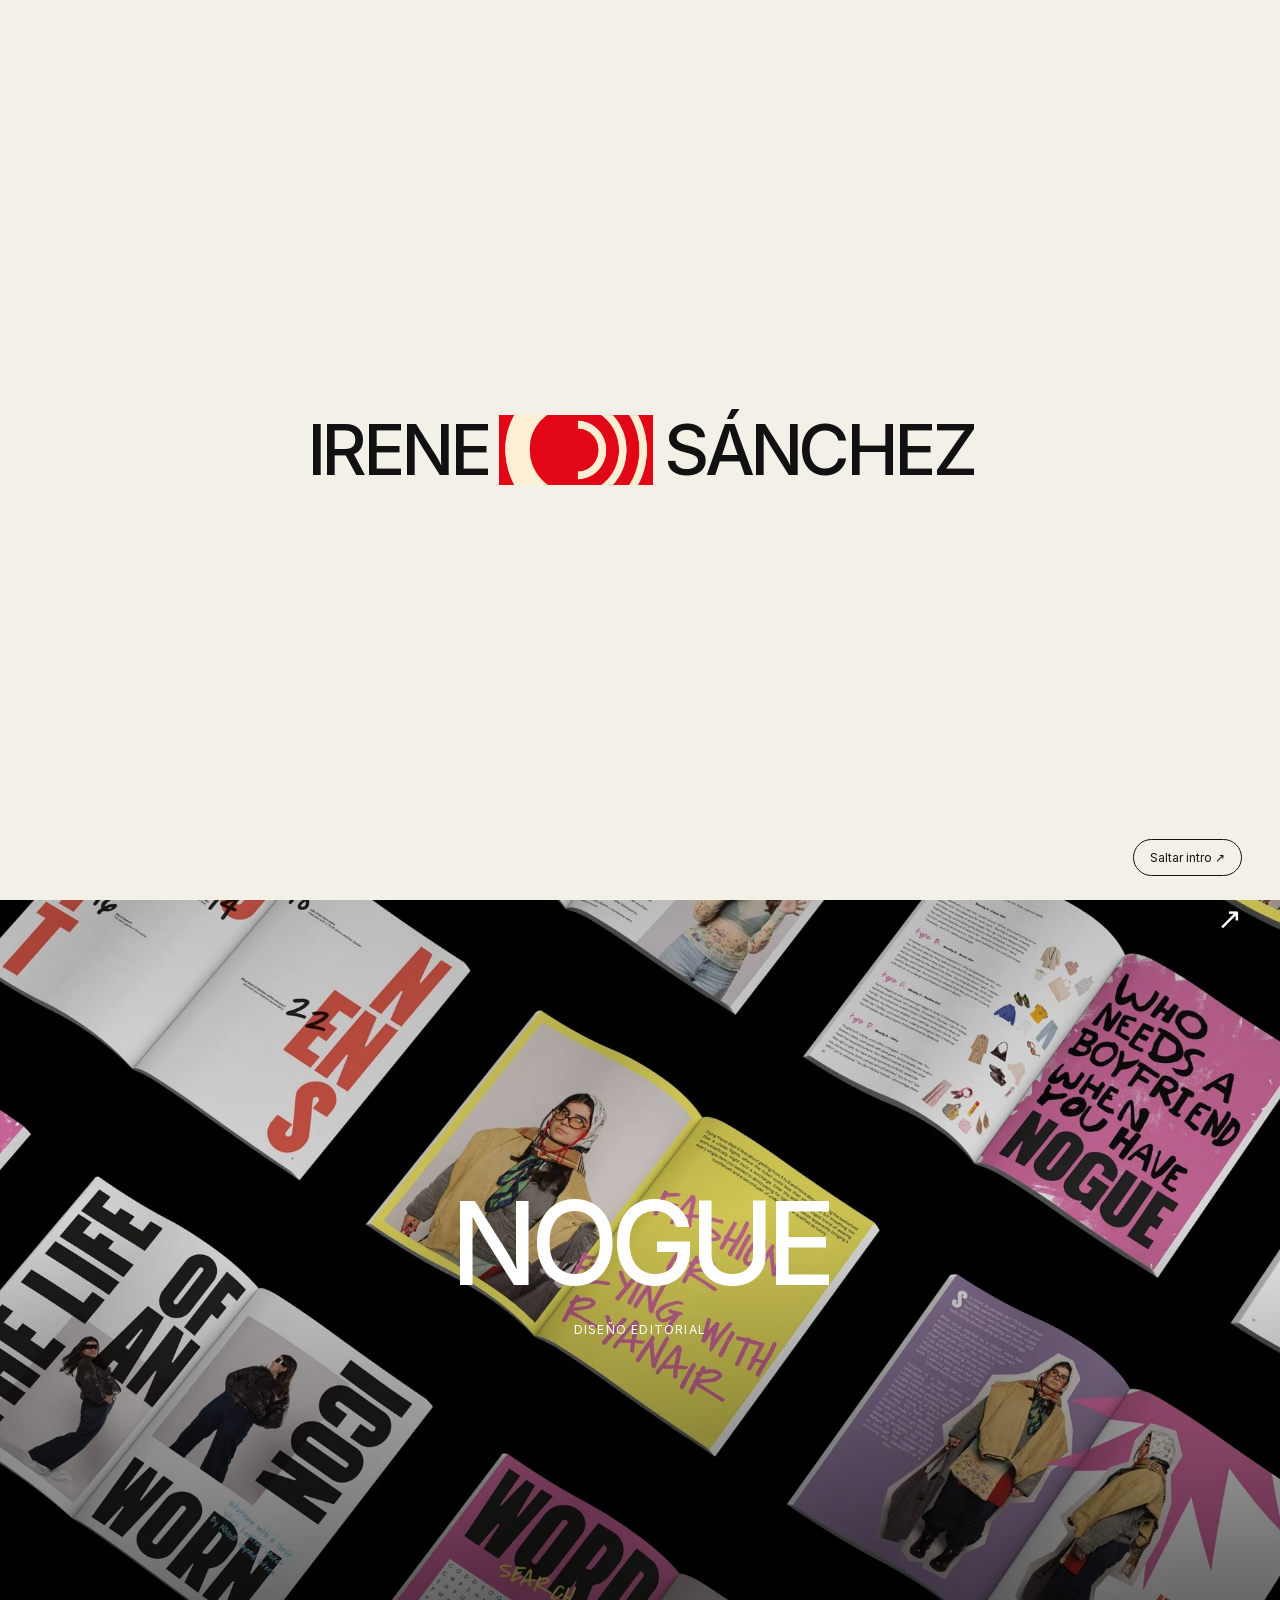
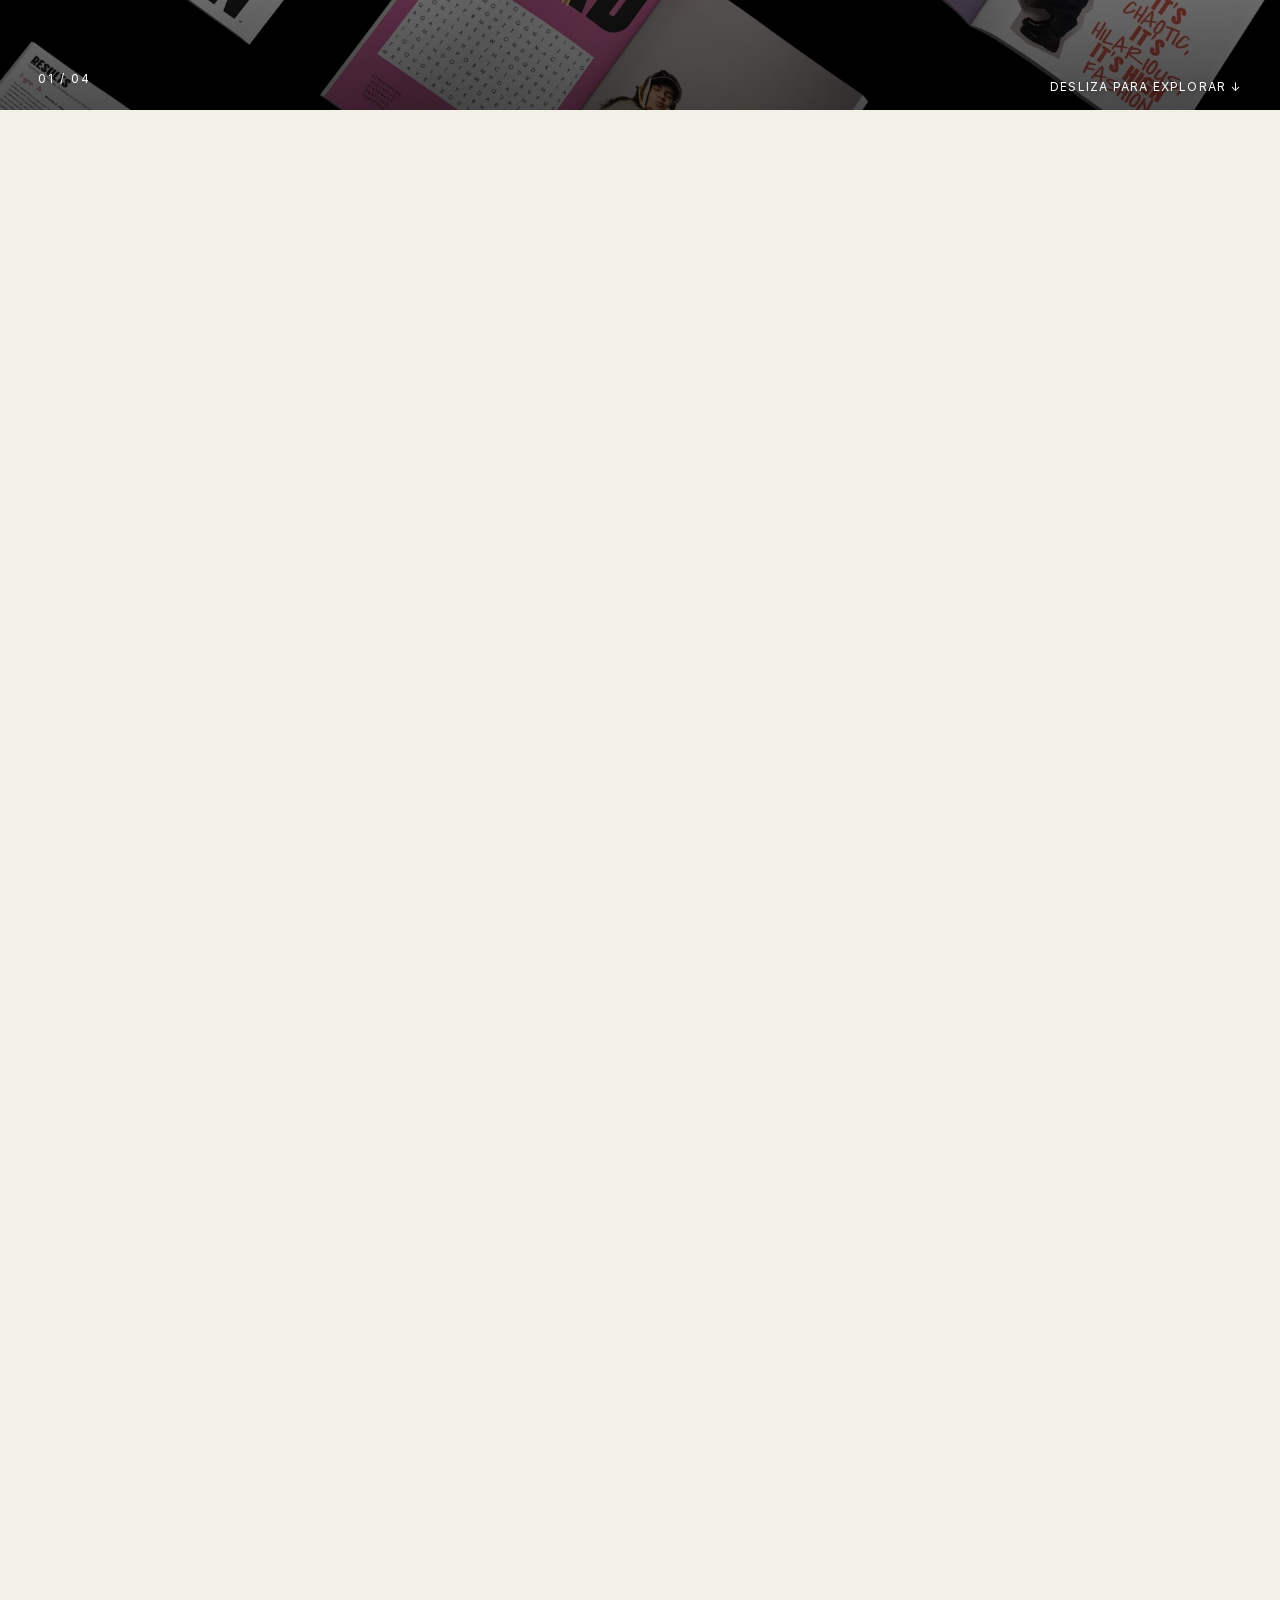
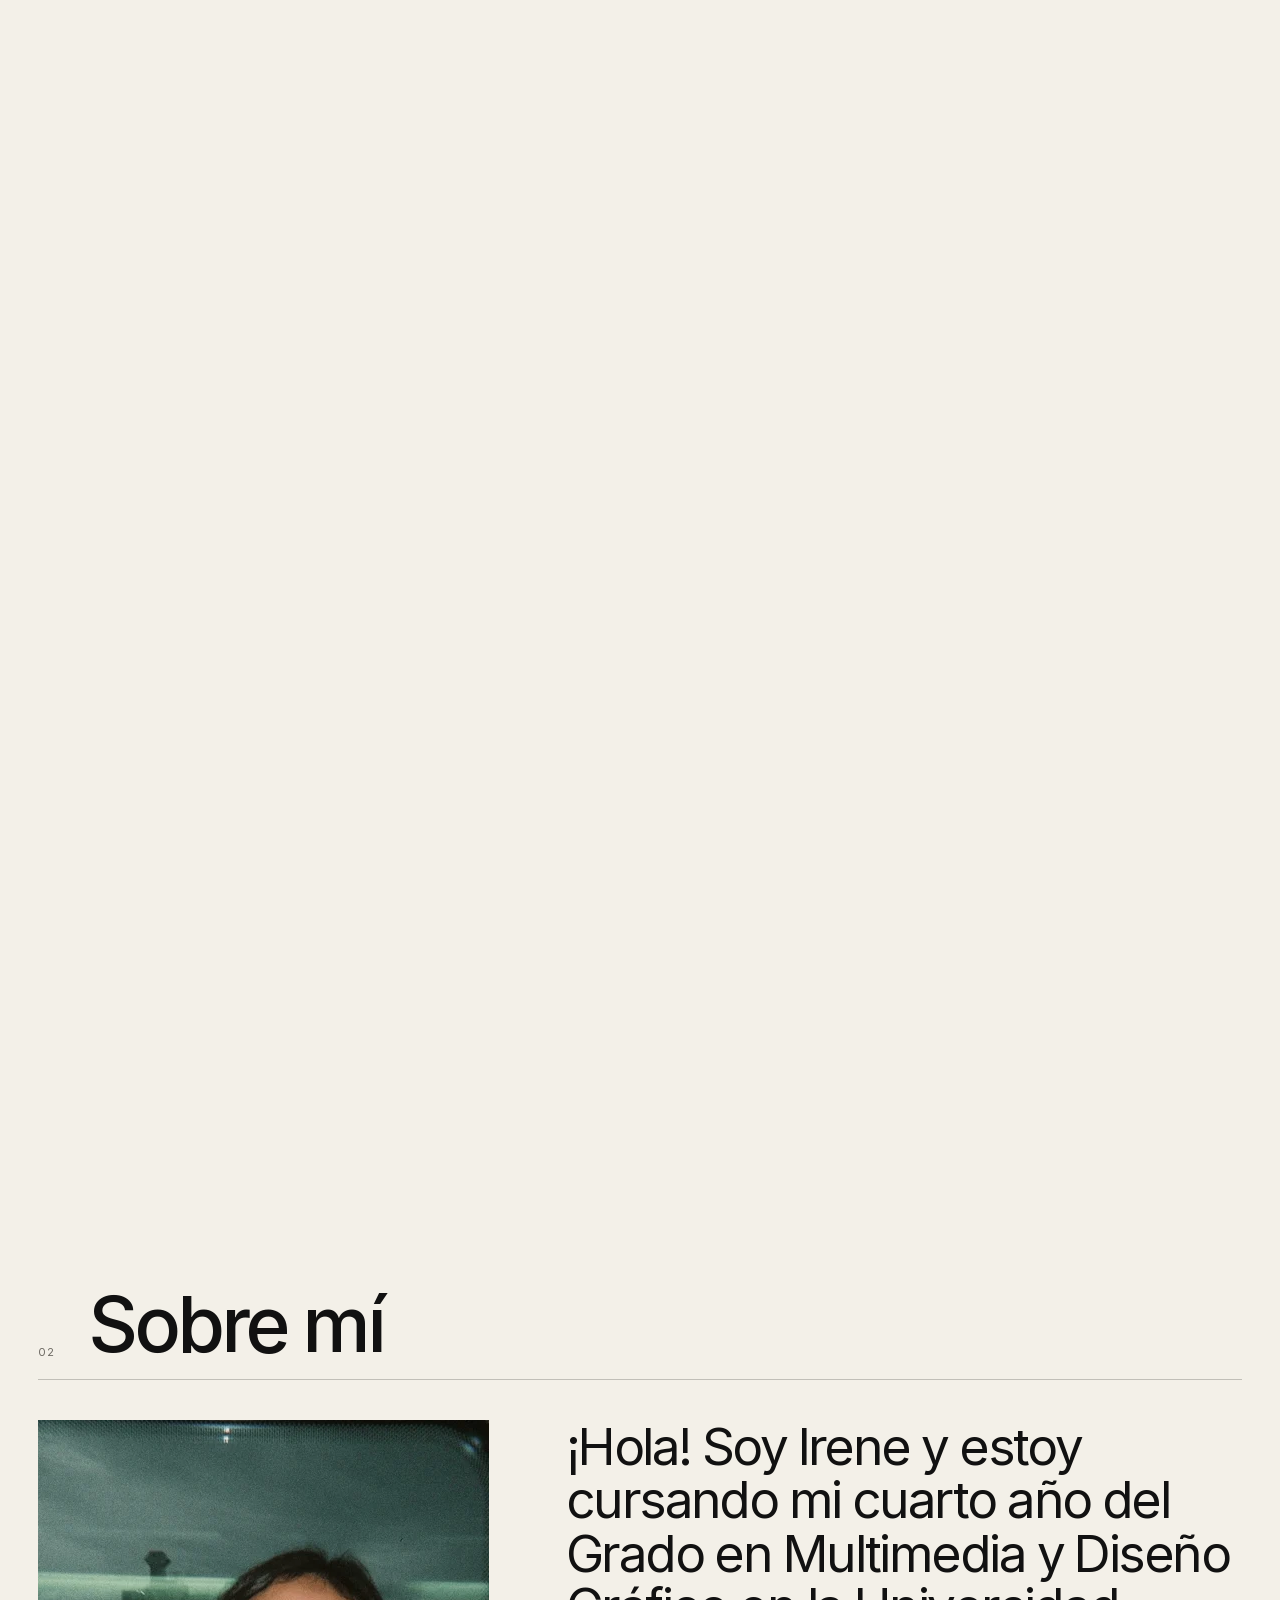
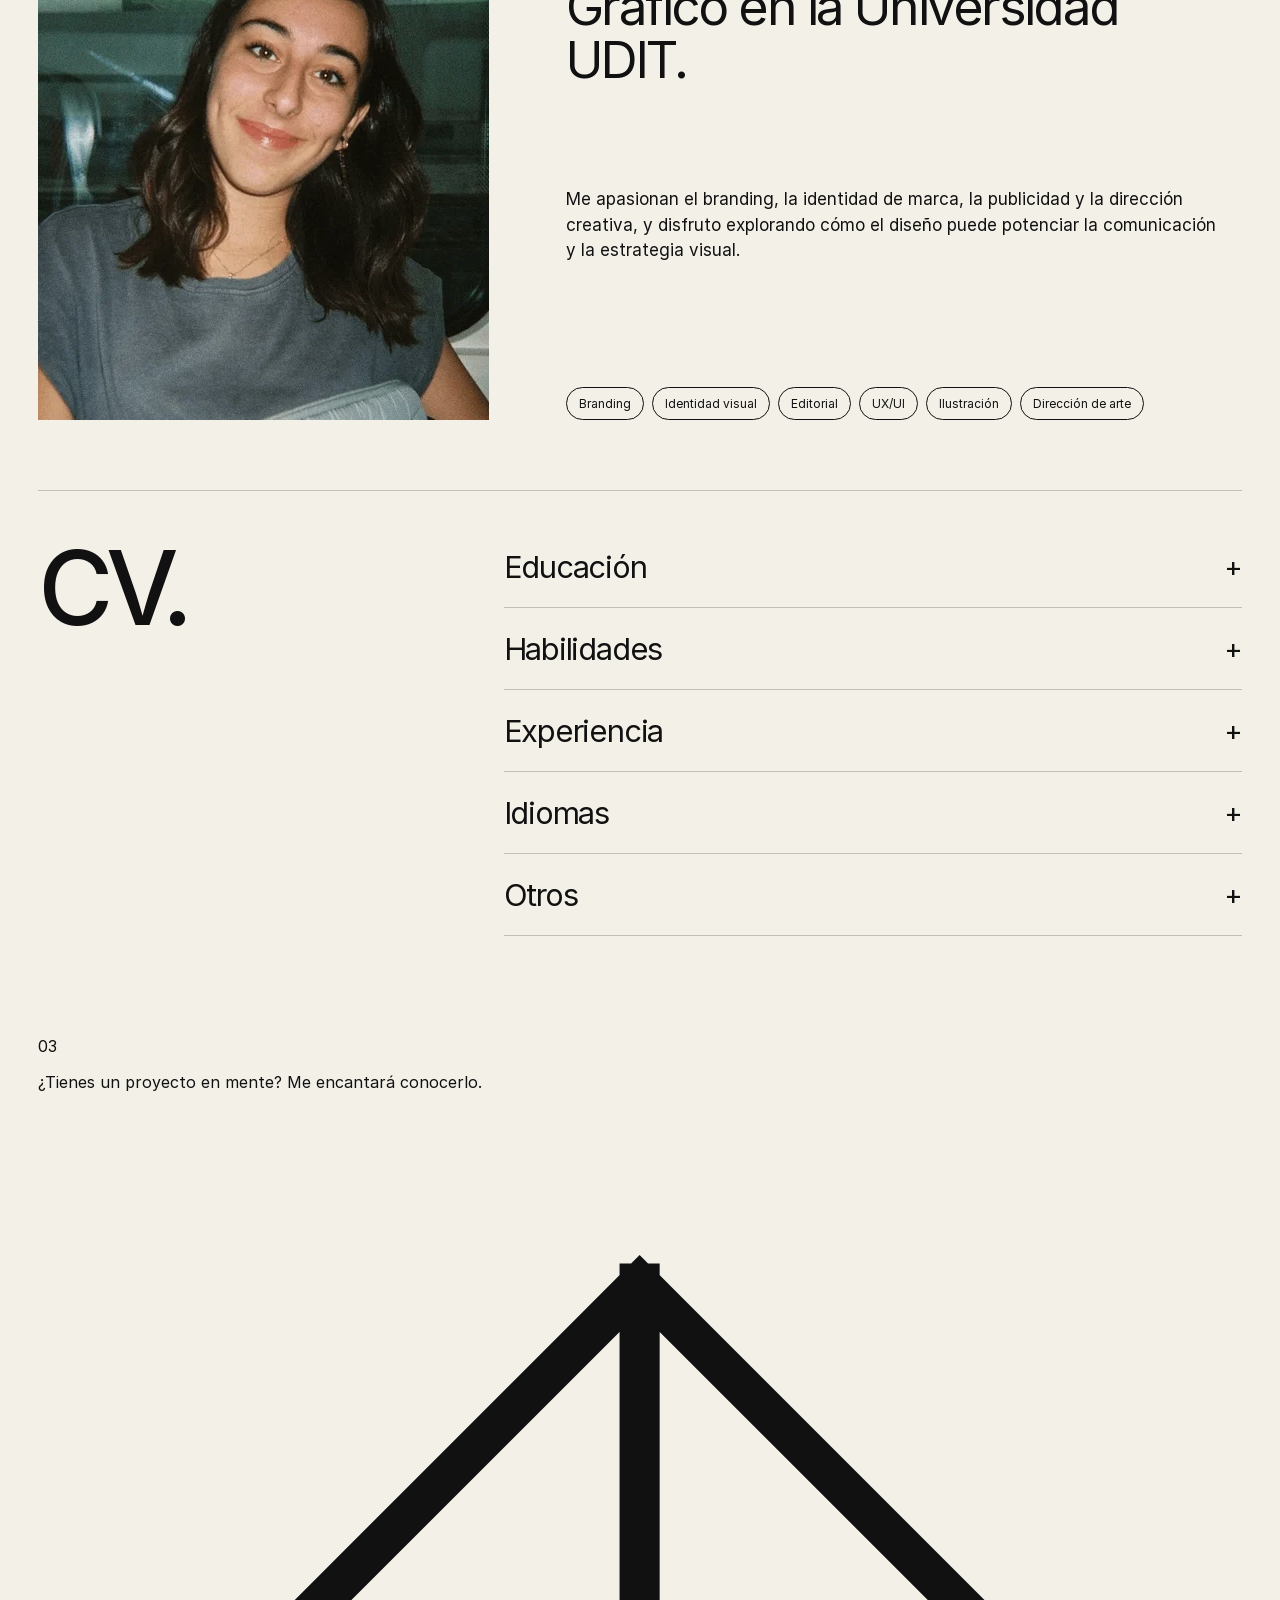
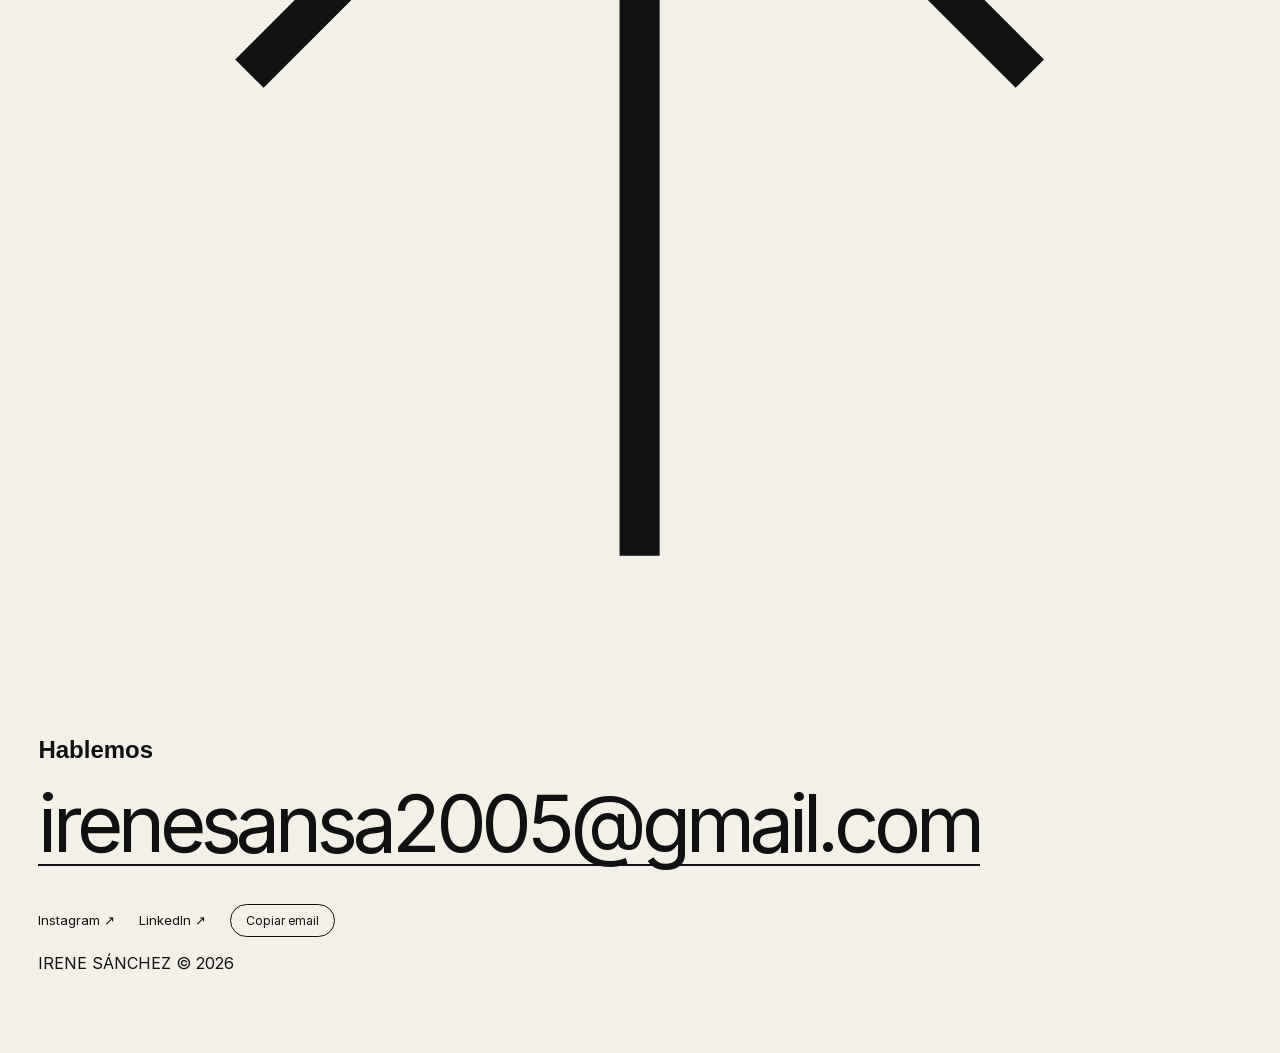
==== index.html @ d057bb00 "Redesign home-only contact footer to match wireframe" ====
<!DOCTYPE html>
<html lang="es">
<head>
  <meta charset="UTF-8">
  <meta name="viewport" content="width=device-width, initial-scale=1">
  <title>Irene Sánchez — Diseño Gráfico y Multimedia</title>
  <meta name="description" content="Portfolio de Irene Sánchez: branding, identidad visual, diseño editorial e ilustración. Descubre NOGUE, GreenO, Starbucks y Polydor.">
  <meta name="author" content="Irene Sánchez">
  <meta name="theme-color" content="#f3f0e8">
  <link rel="canonical" href="https://irenesansa.github.io/Portfolio/">
  <meta property="og:title" content="Irene Sánchez — Diseño Gráfico y Multimedia">
  <meta property="og:description" content="Branding, identidad visual, diseño editorial e ilustración. Portfolio de Irene Sánchez.">
  <meta property="og:type" content="website">
  <meta property="og:url" content="https://irenesansa.github.io/Portfolio/">
  <meta property="og:image" content="https://irenesansa.github.io/Portfolio/assets/social.jpg">
  <meta property="og:locale" content="es_ES">
  <meta name="twitter:card" content="summary_large_image">
  <link rel="icon" href="assets/favicon.svg" type="image/svg+xml">
  <link rel="stylesheet" href="style.css">
  <script src="script.js" defer></script>
  <script type="application/ld+json">{"@context":"https://schema.org","@type":"ProfilePage","name":"Irene Sánchez — Portfolio","mainEntity":{"@type":"Person","name":"Irene Sánchez","email":"irenesansa2005@gmail.com","sameAs":["https://www.instagram.com/isansa.design/","https://www.linkedin.com/in/irene-s%C3%A1nchez-sara-2b5613370/"]}}</script>
</head>
<body>
<div class="portfolio-intro" id="portfolioIntro" aria-hidden="true">
  <div class="intro-wordmark"><span>IRENE</span><span class="intro-window" id="introWindow"><img src="assets/BjGmlA7EqK91jviIuZUTaN7Yc.webp" alt=""><img src="assets/1X2dokhFNxDH5q4Vn5gxtqJ7cI.webp" alt=""><img src="assets/3GjRwg2fB9cPlcQ6SRwJvlCI.webp" alt=""><img src="assets/UvoYkm8nHm0uud8LEZKD8KAjVDQ.webp" alt=""></span></span><span>SÁNCHEZ</span></div>
  <button class="intro-skip" id="introSkip" type="button" aria-label="Saltar introducción">Saltar intro ↗</button>
</div>
<!-- EDITAR: Todo el contenido está en este HTML. Texto español dentro de cada etiqueta; inglés en data-en. -->
<a class="skip-link" href="#main" data-en="Skip to content">Saltar al contenido</a>
<div class="cursor-dot" aria-hidden="true"></div>
<div class="page-noise" aria-hidden="true"></div>
<header class="site-header">
  <a class="brand" href="#top" aria-label="Irene Sánchez, inicio" data-en-label="Irene Sánchez, home"><span>IRENE</span><span>SÁNCHEZ</span></a>
  <nav class="main-nav" aria-label="Navegación principal" data-en-label="Main navigation">
    <a href="#works" data-en="Work">Proyectos</a>
    <a href="#about" data-en="About">Sobre mí</a>
    <a href="#contact" data-en="Contact">Contacto</a>
    <button id="langToggle" class="lang-toggle" type="button" aria-label="Switch to English" hidden>EN</button>
  </nav>
</header>
<main id="main">
<!-- 01 · PORTADA -->
<section id="top" class="hero section-pad">
  <div class="hero-meta"><span data-en="Graphic & multimedia design">Diseño gráfico y multimedia</span><span>PORTFOLIO · 2026</span></div>
  <h1 class="hero-title"><span>IRENE</span><span class="hero-shift">SÁNCHEZ</span></h1>
  <div class="hero-bottom"><p data-en="Branding, visual identity, advertising and creative direction.">Branding, identidad de marca, publicidad y dirección creativa.</p><a class="round-link" href="#works" aria-label="Ver proyectos" data-en-label="Explore projects">↘</a></div>
</section>
<!-- 02 · PROYECTOS: tarjetas y galerías escritas en HTML, sin generar contenido desde JavaScript -->
<section id="works" class="works scroll-works">
  
  <div class="project-showcase scroll-showcase" aria-label="Galería de proyectos controlada por desplazamiento"><div class="showcase-sticky"><div class="showcase-stage">
    <a class="showcase-slide scroll-slide is-active" style="--slide-index:1" href="#project-nogue" data-project="nogue" aria-label="NOGUE — Diseño editorial" ><img src="assets/BjGmlA7EqK91jviIuZUTaN7Yc.webp" alt="NOGUE — Diseño editorial" fetchpriority="high" decoding="async"><div class="showcase-overlay"><span class="showcase-number">01 / 04</span><div class="showcase-heading"><h3>NOGUE</h3><span data-en="Editorial design">Diseño editorial</span></div><span class="showcase-open" aria-hidden="true">↗</span></div></a>
    <a class="showcase-slide scroll-slide" style="--slide-index:2" href="#project-greeno" data-project="greeno" aria-label="GREENO — Diseño de app" ><img src="assets/1X2dokhFNxDH5q4Vn5gxtqJ7cI.webp" alt="GREENO — Diseño de app" loading="lazy" decoding="async"><div class="showcase-overlay"><span class="showcase-number">02 / 04</span><div class="showcase-heading"><h3>GREENO</h3><span data-en="App design">Diseño de app</span></div><span class="showcase-open" aria-hidden="true">↗</span></div></a>
    <a class="showcase-slide scroll-slide" style="--slide-index:3" href="#project-starbucks" data-project="starbucks" aria-label="STARBUCKS — Ilustración" ><img src="assets/3GjRwg2fB9cPlcQ6SRwJvlCI.webp" alt="STARBUCKS — Ilustración" loading="lazy" decoding="async"><div class="showcase-overlay"><span class="showcase-number">03 / 04</span><div class="showcase-heading"><h3>STARBUCKS</h3><span data-en="Illustration">Ilustración</span></div><span class="showcase-open" aria-hidden="true">↗</span></div></a>
    <a class="showcase-slide scroll-slide" style="--slide-index:4" href="#project-polydor" data-project="polydor" aria-label="POLYDOR — Identidad de marca" ><img src="assets/UvoYkm8nHm0uud8LEZKD8KAjVDQ.webp" alt="POLYDOR — Identidad de marca" loading="lazy" decoding="async"><div class="showcase-overlay"><span class="showcase-number">04 / 04</span><div class="showcase-heading"><h3>POLYDOR</h3><span data-en="Brand identity">Identidad de marca</span></div><span class="showcase-open" aria-hidden="true">↗</span></div></a>
  </div><div class="scroll-showcase-end"><span class="showcase-progress" aria-live="polite">01 — 04</span><span data-en="Scroll to explore ↓">Desliza para explorar ↓</span></div></div></div>
</section>

<!-- 03 · SOBRE MÍ Y CV -->
<section id="about" class="about section-pad"><div class="section-head reveal"><span class="eyebrow">02</span><h2 data-en="About me">Sobre mí</h2></div><div class="about-grid"><div class="about-photo reveal"><img src="assets/osTMtiUpKX55ZkVfi2Y7F7M1ns.webp" width="589" height="600" alt="Irene Sánchez" class="" loading="lazy" decoding="async"></div><div class="about-copy reveal"><p data-en="Hi! I’m Irene, a fourth-year Multimedia and Graphic Design student at UDIT University." class="about-lead">¡Hola! Soy Irene y estoy cursando mi cuarto año del Grado en Multimedia y Diseño Gráfico en la Universidad UDIT.</p><p data-en="I’m passionate about branding, visual identity, advertising and creative direction. I enjoy exploring how design can enhance communication and visual strategy." class="">Me apasionan el branding, la identidad de marca, la publicidad y la dirección creativa, y disfruto explorando cómo el diseño puede potenciar la comunicación y la estrategia visual.</p><div class="skills"><span data-en="Branding" >Branding</span><span data-en="Visual identity" >Identidad visual</span><span data-en="Editorial" >Editorial</span><span data-en="UX/UI" >UX/UI</span><span data-en="Illustration" >Ilustración</span><span data-en="Art direction" >Dirección de arte</span></div></div></div>
<div class="cv-full"><h3>CV.</h3><div class="cv-details"><details><summary data-en="Education" >Educación</summary><div class="cv-content" data-language="es" lang="es" ><p><strong>UDIT · 2023–2027</strong><br>Grado en Diseño Multimedia y Gráfico.</p><p><strong>Curso de comunicación · Octubre 2025</strong><br>Impartido por Claudio Hernández Olalla, fundador de Create Talent y profesor en IESE Business School.</p><p><strong>Colegio Irabia-Izaga · 2009–2023</strong><br>Educación escolar.</p></div><div class="cv-content" data-language="en" lang="en" hidden><p><strong>UDIT · 2023–2027</strong><br>Bachelor in Multimedia and Graphic Design.</p><p><strong>Communication course · October 2025</strong><br>Taught by Claudio Hernández Olalla, founder of Create Talent and professor at IESE Business School.</p><p><strong>Colegio Irabia-Izaga · 2009–2023</strong><br>School education.</p></div></details>
<details><summary data-en="Skills" >Habilidades</summary><div class="cv-content" data-language="es" lang="es" ><p><strong>Figma · Illustrator · Photoshop · InDesign · Procreate</strong></p><p>Mentalidad creativa · Trabajo en equipo · Proactividad · Sentido de la responsabilidad · Ganas de aprender · Capacidad para resolver problemas.</p></div><div class="cv-content" data-language="en" lang="en" hidden><p><strong>Figma · Illustrator · Photoshop · InDesign · Procreate</strong></p><p>Creative thinking · Teamwork · Proactivity · Responsibility · Willingness to learn · Problem-solving.</p></div></details>
<details><summary data-en="Experience" >Experiencia</summary><div class="cv-content" data-language="es" lang="es" ><ul><li>Interbrand · Design Intern · Octubre 2025–mayo 2026.</li><li>Borneo, Agencia de Comunicación y Publicidad Creativa · Prácticas extracurriculares · Verano 2025, 3 meses.</li><li>Equipo de organización de la Carrera Solidaria del proyecto europeo T4i, respaldado por la Fundación Diálogos en pro de la inclusión y la integración.</li><li>Responsable de Secretaría en el Colegio Mayor Somosierra.</li><li>Camarera en eventos y bodas en el Hotel El Toro Luze, Pamplona · 2 años.</li><li>Atención en un stand durante el evento You Lead.</li><li>Profesora particular de historia y matemáticas.</li><li>Cuidadora de niños en eventos del Colegio Irabia-Izaga.</li></ul></div><div class="cv-content" data-language="en" lang="en" hidden><ul><li>Interbrand · Design Intern · October 2025–May 2026.</li><li>Borneo, creative communication and advertising agency · Extracurricular internship · Summer 2025, 3 months.</li><li>Member of the organising team for the T4i European project charity race, supported by Fundación Diálogos to promote inclusion and integration.</li><li>Secretariat coordinator at Colegio Mayor Somosierra.</li><li>Event and wedding waitress at Hotel El Toro Luze, Pamplona · 2 years.</li><li>Event stand staff at You Lead.</li><li>Private tutor in history and mathematics.</li><li>Childcare at Colegio Irabia-Izaga events.</li></ul></div></details>
<details><summary data-en="Languages" >Idiomas</summary><div class="cv-content" data-language="es" lang="es" ><p><strong>Español</strong> · Nativo</p><p><strong>Inglés</strong> · C1 — Advanced Cambridge Certificate</p><p><strong>Francés</strong> · A2</p></div><div class="cv-content" data-language="en" lang="en" hidden><p><strong>Spanish</strong> · Native</p><p><strong>English</strong> · C1 — Advanced Cambridge Certificate</p><p><strong>French</strong> · A2</p></div></details>
<details><summary data-en="Other" >Otros</summary><div class="cv-content" data-language="es" lang="es" ><p><strong>Inmersión lingüística</strong><br>St. Paul’s School, Irlanda · Noviembre 2020.</p><p><strong>Estudios musicales</strong><br>5 años en el Orfeón Pamplonés.</p><p><strong>Formación UNIV LAB</strong></p></div><div class="cv-content" data-language="en" lang="en" hidden><p><strong>Language immersion</strong><br>St. Paul’s School, Ireland · November 2020.</p><p><strong>Music studies</strong><br>5 years at Orfeón Pamplonés.</p><p><strong>UNIV LAB training</strong></p></div></details>
</div></div></section>
<!-- 04 · CONTACTO -->
<section id="contact" class="contact home-contact section-pad">
  <span class="home-contact-index">03</span>
  <div class="home-contact-intro">
    <p data-en="Have a project in mind? I’d love to hear about it.">¿Tienes un proyecto en mente? Me encantará conocerlo.</p>
    <a class="home-contact-arrow" href="#top" aria-label="Volver arriba" data-en-label="Back to top"><svg viewBox="0 0 48 48" aria-hidden="true"><path d="M24 41V7M9 22 24 7l15 15" fill="none" stroke="currentColor" stroke-width="1.6" stroke-linecap="square"/></svg></a>
  </div>
  <div class="home-contact-main">
    <h2 data-en="Let's talk">Hablemos</h2>
    <div class="home-contact-details">
      <a class="mail-link" href="mailto:irenesansa2005@gmail.com">irenesansa2005@gmail.com</a>
      <div class="contact-links"><a href="https://www.instagram.com/isansa.design/" target="_blank" rel="noopener noreferrer">Instagram ↗</a><a href="https://www.linkedin.com/in/irene-s%C3%A1nchez-sara-2b5613370/" target="_blank" rel="noopener noreferrer">LinkedIn ↗</a><button id="copyEmail" type="button" data-en="Copy email" hidden>Copiar email</button></div>
      <p id="copyStatus" class="copy-status" role="status" aria-live="polite"></p>
    </div>
  </div>
  <div class="home-contact-legal">IRENE SÁNCHEZ © 2026</div>
</section>
<!-- 05 · FICHAS COMPLETAS. JavaScript las abre en una ventana; sin JavaScript permanecen accesibles aquí. -->
<div id="projectArchive">
<article id="project-nogue" class="project-detail section-pad" aria-labelledby="title-nogue">
  <div class="project-opening"><div class="project-cover"><img src="assets/BjGmlA7EqK91jviIuZUTaN7Yc.webp" width="1800" height="1350" alt="NOGUE — Editorial design" class="" loading="lazy" decoding="async"></div>
<div class="project-hero"><div class="project-kicker"><span data-en="Editorial design" >DISEÑO EDITORIAL</span><span>01 / 04</span></div><h2 id="title-nogue">NOGUE</h2><p data-en="Antifashion magazine · Group project" class="project-subtitle">Revista antifashion (trabajo grupal)</p></div></div>
  <div class="project-info"><p data-en="Wireframes, visual identity and creative direction" class="project-role">Wireframes, Identidad Visual y Dirección Creativa</p><div class="project-description"><p data-en="Academic project developed for the Editorial Design course. NOGUE is a satirical magazine that critiques fashion and consumer culture through parody, photography and bold graphic design. We created all the content — including visuals, layouts and art direction — with an aesthetic inspired by DIY culture." >Proyecto académico desarrollado para el curso de Diseño Editorial. NOGUE es una revista satírica que critica la moda y la cultura del consumo a través de la parodia, la fotografía y un diseño gráfico audaz. Creamos todo el contenido —incluyendo visuales, maquetación y dirección de arte— con una estética inspirada en el hazlo tú mismo (DIY).</p></div></div><div class="project-gallery nogue-gallery"><div class="nogue-gallery-column nogue-gallery-left"><aside class="gallery-note"><span class="gallery-note-index">01 / CONCEPTO</span><span class="gallery-note-copy" data-en="A critical look at fashion through irony, collage and editorial experimentation.">Una mirada crítica a la moda a través de la ironía, el collage y la experimentación editorial.</span><span class="gallery-note-end">↗</span></aside><figure><img data-motion="assets/2qf1wfkzTq8CTkpsZfXedVptT0.webp" data-still="assets/2qf1wfkzTq8CTkpsZfXedVptT0-still.webp" src="assets/2qf1wfkzTq8CTkpsZfXedVptT0.webp" width="1100" height="734" alt="NOGUE — 2" class="" loading="lazy" decoding="async"></figure><figure><img src="assets/opz9vREiMtUPfowgwLqa4Pf9dU.webp" width="1800" height="1305" alt="NOGUE — 3" class="" loading="lazy" decoding="async"></figure><figure class="nogue-red-photo"><img src="assets/nogue-red-portrait.jpg" width="1024" height="1536" alt="NOGUE — retrato sobre fondo rojo" loading="lazy" decoding="async"></figure></div><div class="nogue-gallery-column nogue-gallery-right"><figure><img src="assets/yMsHqOEl1funtKKaHMSwi54CRwk.webp" width="1012" height="1800" alt="NOGUE — 4" class="" loading="lazy" decoding="async"></figure><figure><img src="assets/FOU1PPEwc5O005RMd5Mdbz1EAoQ.webp" width="1800" height="1350" alt="NOGUE — 5" class="" loading="lazy" decoding="async"></figure><figure><img src="assets/zUkSiQEE4Yi3G0kQkjWoLP9XrOg.webp" width="1800" height="1223" alt="NOGUE — 6" class="" loading="lazy" decoding="async"></figure></div></div><a class="back-projects" href="#works" data-en="Back to projects ↑">Volver a proyectos ↑</a></article>
<article id="project-greeno" class="project-detail section-pad" aria-labelledby="title-greeno">
  <div class="project-opening"><div class="project-cover"><img src="assets/1X2dokhFNxDH5q4Vn5gxtqJ7cI.webp" width="1800" height="1142" alt="GREENO — App design" class="" loading="lazy" decoding="async"></div>
<div class="project-hero"><div class="project-kicker"><span data-en="App design" >DISEÑO APP</span><span>02 / 04</span></div><h2 id="title-greeno">GREENO</h2><p data-en="Recycling app · Group project" class="project-subtitle">App de reciclaje (trabajo grupal)</p></div></div>
  <div class="project-info"><p data-en="Wireframes, user research and creative direction" class="project-role">Wireframes, Investigación  Usuario y Dirección Creativa</p><div class="project-description"><p data-en="This project focused on designing the interface of a mobile application for GreenO, a sustainability-oriented platform. The app encourages users to recycle by awarding points for sustainable actions, which can be exchanged for discounts at partner supermarkets." >Este proyecto se centró en el diseño de la interfaz de una aplicación móvil para GreenO, una plataforma orientada a la sostenibilidad. La app incentiva a los usuarios a reciclar otorgando puntos por acciones sostenibles, que pueden canjearse por descuentos en supermercados asociados.</p><p data-en="The design process included wireframes, high-fidelity mockups and interactive prototypes, following a user-centred approach to create an intuitive experience." >El proceso de diseño incluyó la creación de wireframes, maquetas de alta fidelidad y prototipos interactivos, siguiendo un enfoque centrado en el usuario para garantizar una experiencia intuitiva.</p><p data-en="The visual system combines an eco-inspired colour palette, clean typography and custom icons to reflect the brand’s commitment to sustainability." >El sistema visual combina una paleta de colores ecológica, tipografía limpia e iconos personalizados para reflejar el compromiso sostenible de la marca.</p></div></div><div class="project-gallery greeno-gallery"><div class="greeno-gallery-column greeno-gallery-left"><aside class="gallery-note"><span class="gallery-note-index">02 / EXPERIENCIA</span><span class="gallery-note-copy" data-en="Small sustainable actions transformed into a clear, accessible and rewarding digital experience.">Pequeñas acciones sostenibles convertidas en una experiencia digital clara, accesible y motivadora.</span><span class="gallery-note-end">↗</span></aside><figure><img src="assets/aMFPvdfZEtLvPWEU6TxS3TdgqF8.webp" width="1800" height="1004" alt="GREENO — 2" class="" loading="lazy" decoding="async"></figure><figure class="greeno-fill-photo"><img src="assets/ns5Qs2X01sbRT4qsyIiocRxObwE.webp" width="1800" height="1201" alt="GREENO — 3" class="" loading="lazy" decoding="async"></figure></div><div class="greeno-gallery-column greeno-gallery-right"><figure><img src="assets/V9tnF4wSBAmrztx9LX3tO7dbo.webp" width="977" height="1060" alt="GREENO — 4" class="" loading="lazy" decoding="async"></figure><figure><img src="assets/qyQtC0bNQkk4ZerNB53zSTbm2c.webp" width="1800" height="1023" alt="GREENO — 5" class="" loading="lazy" decoding="async"></figure><figure><img src="assets/DVRu4pHxPKwFXUUpY5WnriMyeZE.webp" width="1800" height="1028" alt="GREENO — 6" class="" loading="lazy" decoding="async"></figure></div></div><a class="back-projects" href="#works" data-en="Back to projects ↑">Volver a proyectos ↑</a></article>
<article id="project-starbucks" class="project-detail section-pad" aria-labelledby="title-starbucks">
  <div class="project-opening"><div class="project-cover"><img src="assets/3GjRwg2fB9cPlcQ6SRwJvlCI.webp" width="1350" height="1800" alt="STARBUCKS — Illustration" class="" loading="lazy" decoding="async"></div>
<div class="project-hero"><div class="project-kicker"><span data-en="Illustration" >TRABAJO DE ILUSTRACIÓN</span><span>03 / 04</span></div><h2 id="title-starbucks">STARBUCKS</h2><p data-en="Campaign concept for Starbucks NY" class="project-subtitle">Campaña para starbucks</p></div></div>
  <div class="project-info"><p data-en="Illustrations and mockups" class="project-role">Creación de Ilustraciones y Mockups</p><div class="project-description"><p data-en="A campaign concept for Starbucks NY. The visual proposal draws on urban illustration and contemporary graphic design, using flat, contrasting colours, defined lines and dynamic compositions depicting everyday scenes in New York. Inclusive characters and irregular patterns reflect the city’s diversity and movement, conveying energy and warmth. The concept connects with Starbucks’ values of inclusion, community and urban life." >Campaña pensada para Starbucks NY. La propuesta visual se inspira en la ilustración urbana y el diseño gráfico contemporáneo, con colores planos y contrastantes, trazos definidos y composiciones dinámicas que muestran escenas cotidianas de Nueva York. Busca reflejar la diversidad y el movimiento urbano mediante personajes inclusivos y estampados irregulares, transmitiendo energía y cercanía. Así, conecta con los valores de Starbucks de inclusión, comunidad y ritmo urbano.</p></div></div><div class="project-gallery starbucks-gallery"><div class="starbucks-gallery-column starbucks-gallery-left"><aside class="gallery-note"><span class="gallery-note-index">03 / UNIVERSO VISUAL</span><span class="gallery-note-copy" data-en="The diversity and rhythm of New York translated into colourful, energetic illustrations.">La diversidad y el ritmo de Nueva York traducidos a ilustraciones llenas de color y movimiento.</span><span class="gallery-note-end">↗</span></aside><figure><img src="assets/4LVHgRVolTfOiIoAzZoAbTuiGs.webp" width="1800" height="1350" alt="STARBUCKS — 2" class="" loading="lazy" decoding="async"></figure><figure><img src="assets/xmWKwtccgshZj0UsbErPMNTQfMM.webp" width="1800" height="1350" alt="STARBUCKS — 3" class="" loading="lazy" decoding="async"></figure><figure><img src="assets/3waqQNQKDPno197QkjrZ7G4M4.webp" width="921" height="1800" alt="STARBUCKS — 4" class="" loading="lazy" decoding="async"></figure></div><div class="starbucks-gallery-column starbucks-gallery-right"><figure><img src="assets/z7txAwJHpOfXebX61gaBpnuox4.webp" width="1350" height="1800" alt="STARBUCKS — 5" class="" loading="lazy" decoding="async"></figure><figure><img src="assets/FsYLoAPfVPeHQpAxXvdUtXxFQY.webp" width="1350" height="1800" alt="STARBUCKS — 6" class="" loading="lazy" decoding="async"></figure><figure class="starbucks-urban-poster"><img src="Cartel%20Starbucks%20en%20calle%20urbana.png" alt="Ilustración de Starbucks aplicada a un cartel urbano" loading="lazy" decoding="async"></figure></div></div><a class="back-projects" href="#works" data-en="Back to projects ↑">Volver a proyectos ↑</a></article>
<article id="project-polydor" class="project-detail section-pad" aria-labelledby="title-polydor">
  <div class="project-opening"><div class="project-cover"><img src="assets/UvoYkm8nHm0uud8LEZKD8KAjVDQ.webp" width="1080" height="1080" alt="POLYDOR — Brand redesign" class="" loading="lazy" decoding="async"></div>
<div class="project-hero"><div class="project-kicker"><span data-en="Brand redesign" >REDISEÑO DE MARCA</span><span>04 / 04</span></div><h2 id="title-polydor">POLYDOR</h2><p data-en="Branding and visual identity" class="project-subtitle">Branding e identidad de marca</p></div></div>
  <div class="project-info"><p data-en="Logo redesign, brand guidelines and final artwork" class="project-role">Rediseño de Logo, Manual de Marca y Artes Finales</p><div class="project-description"><p data-en="This project updates the identity of the record label Polydor to modernise its image and connect with a younger audience, reflecting its commitment to supporting both emerging artists and established names." >El proyecto consistió en actualizar la identidad de la discográfica Polydor con el objetivo de modernizar su imagen y acercarla a un público más joven, en línea con su apuesta por apoyar tanto a artistas emergentes como a nombres consolidados.</p><p data-en="The work involved refreshing the logo with a more adaptable style and creating variations for different formats. From this foundation, I developed a versatile visual system for social media, digital communications and merchandise: a dynamic, contemporary identity that connects with new audiences while preserving the brand’s legacy." >El trabajo consistió en renovar el logotipo con un estilo más fresco y adaptable, creando variaciones para distintos formatos. A partir de ello, desarrollé un sistema visual versátil aplicado en redes sociales, comunicación digital y merchandising, con una identidad dinámica y actual que conecta con nuevas audiencias sin perder el legado de la marca.</p></div></div><div class="project-gallery polydor-gallery"><div class="polydor-gallery-top"><aside class="gallery-note"><span class="gallery-note-index">04 / IDENTIDAD</span><span class="gallery-note-copy" data-en="A flexible graphic language connecting musical heritage with new forms of expression.">Un lenguaje gráfico flexible que conecta el legado musical con nuevas formas de expresión.</span><span class="gallery-note-end">↗</span></aside><figure class="polydor-gracie"><img src="gracie_polydor.png" alt="Póster de Gracie Abrams para la nueva identidad visual de Polydor" loading="lazy" decoding="async"></figure><figure><img src="assets/jrwixwY4pyO0c2A6MxjYwKsE.webp" width="1080" height="1080" alt="POLYDOR — 3" class="" loading="lazy" decoding="async"></figure><figure><img src="assets/PXRfm9HmGs4k0LiVJfSQr1aYek.webp" width="1800" height="1013" alt="POLYDOR — 4" class="" loading="lazy" decoding="async"></figure></div><div class="polydor-gallery-bottom"><figure class="polydor-mobiles"><img src="mockup-moviles_polydor.png" alt="Mockups de móviles con aplicaciones de la identidad Polydor" loading="lazy" decoding="async"></figure><figure><img src="assets/jlKBUc4Kv9bRzPr1gfkIj547bg.webp" width="1250" height="649" alt="POLYDOR — 5" class="" loading="lazy" decoding="async"></figure></div></div><a class="back-projects" href="#works" data-en="Back to projects ↑">Volver a proyectos ↑</a></article>
</div>
</main>

<dialog id="projectModal" class="project-modal" aria-label="Proyecto" data-en-label="Project">
  <div class="modal-toolbar"><button id="modalLang" class="lang-toggle" type="button" aria-label="Switch to English">EN</button><button class="modal-close" id="modalClose" type="button" aria-label="Cerrar proyecto" data-en-label="Close project"><svg class="close-cross" viewBox="0 0 40 40" aria-hidden="true" focusable="false"><path d="M5 5L35 35M35 5L5 35" fill="none" stroke="currentColor" stroke-width="4" stroke-linecap="square"/></svg></button></div>
  <div id="modalContent"></div>
</dialog>
</body>
</html>
---- style.css ----
@font-face{font-family:Inter;src:url(assets/inter-400.woff2) format("woff2");font-weight:400;font-style:normal;font-display:swap;}
@font-face{font-family:Inter;src:url(assets/inter-500.woff2) format("woff2");font-weight:500;font-style:normal;font-display:swap;}
@font-face{font-family:Inter;src:url(assets/inter-600.woff2) format("woff2");font-weight:600;font-style:normal;font-display:swap;}
@font-face{font-family:Inter;src:url(assets/inter-700.woff2) format("woff2");font-weight:700;font-style:normal;font-display:swap;}
:root{
  --bg:#f3f0e8;
  --ink:#111111;
  --muted:#6e6b64;
  --line:rgba(17,17,17,.22);
  --pad:clamp(20px,3vw,48px);
  --radius:2px;
}
*{box-sizing:border-box} html{scroll-behavior:smooth} body{margin:0;background:var(--bg);color:var(--ink);font-family:Inter,Arial,sans-serif;overflow-x:hidden} a{color:inherit;text-decoration:none} button{font:inherit;color:inherit} img{display:block;width:100%}
::selection{background:#111;color:#fff}
.page-noise{position:fixed;inset:0;pointer-events:none;opacity:.04;z-index:90;background-image:url("data:image/svg+xml,%3Csvg viewBox='0 0 140 140' xmlns='http://www.w3.org/2000/svg'%3E%3Cfilter id='n'%3E%3CfeTurbulence type='fractalNoise' baseFrequency='.8' numOctaves='4' stitchTiles='stitch'/%3E%3C/filter%3E%3Crect width='100%25' height='100%25' filter='url(%23n)' opacity='.25'/%3E%3C/svg%3E")}
.site-header{position:fixed;top:0;left:0;right:0;z-index:50;display:flex;justify-content:space-between;align-items:flex-start;padding:18px var(--pad);mix-blend-mode:difference;color:white}.brand{font-size:13px;font-weight:600;line-height:.95;display:flex;flex-direction:column;letter-spacing:-.02em}.main-nav{display:flex;gap:24px;align-items:center;font-size:13px}.main-nav a{position:relative}.main-nav a:after{content:"";position:absolute;left:0;right:100%;bottom:-3px;height:1px;background:currentColor;transition:right .25s}.main-nav a:hover:after{right:0}.lang-toggle{border:1px solid currentColor;border-radius:999px;background:transparent;padding:5px 9px;cursor:pointer}
.section-pad{padding-left:var(--pad);padding-right:var(--pad)}
.hero{min-height:100svh;padding-top:96px;padding-bottom:28px;display:flex;flex-direction:column;justify-content:space-between}.hero-meta{display:flex;justify-content:space-between;text-transform:uppercase;font-size:11px;letter-spacing:.08em}.hero-title{margin:0;font-family:Inter,Arial,sans-serif;font-size:clamp(76px,15vw,250px);font-weight:500;letter-spacing:-.075em;line-height:.72;text-transform:uppercase}.hero-title span{display:block}.hero-shift{text-align:right}.hero-bottom{display:grid;grid-template-columns:minmax(0,1fr) auto;align-items:end;gap:30px}.hero-bottom p{max-width:560px;margin:0;font-size:clamp(18px,2vw,30px);line-height:1.15;letter-spacing:-.03em}.round-link{width:58px;height:58px;border:1px solid var(--ink);border-radius:50%;display:grid;place-items:center;font-size:24px;transition:.25s}.round-link:hover{background:var(--ink);color:var(--bg);transform:rotate(45deg)}
.section-head{display:grid;grid-template-columns:50px 1fr auto;align-items:end;padding:80px 0 20px;border-bottom:1px solid var(--line)}.section-head h2{margin:0;font-size:clamp(36px,6vw,96px);font-weight:500;letter-spacing:-.055em;line-height:.9}.eyebrow,.count{font-size:11px;letter-spacing:.08em;text-transform:uppercase;color:var(--muted)}
.project-grid{display:grid;grid-template-columns:1fr 1fr;gap:1px;background:var(--line);border-bottom:1px solid var(--line)}.project-card{background:var(--bg);padding:16px 0 38px;cursor:pointer;overflow:hidden;position:relative}.project-card:nth-child(odd){padding-right:12px}.project-card:nth-child(even){padding-left:12px}.project-thumb{aspect-ratio:4/3;overflow:hidden;background:#ddd;position:relative}.project-thumb img{height:100%;object-fit:cover;transition:transform .8s cubic-bezier(.2,.7,.2,1),filter .5s}.project-card:hover .project-thumb img{transform:scale(1.035)}.project-meta{display:grid;grid-template-columns:44px 1fr auto;gap:12px;padding-top:14px;align-items:baseline}.project-meta h3{font-size:clamp(28px,4vw,60px);font-weight:500;letter-spacing:-.055em;margin:0}.project-meta small{font-size:11px;text-transform:uppercase;color:var(--muted)}.project-index{font-size:11px;color:var(--muted)}
.ticker{border-top:1px solid var(--line);border-bottom:1px solid var(--line);overflow:hidden;padding:12px 0}.ticker-track{display:flex;gap:34px;width:max-content;animation:ticker 26s linear infinite}.ticker-track span{font-size:13px;text-transform:uppercase;letter-spacing:.08em}.ticker-track span:after{content:"✳";margin-left:34px}@keyframes ticker{to{transform:translateX(-50%)}}
.about{padding-bottom:100px}.about-grid{display:grid;grid-template-columns:minmax(280px,.8fr) 1.2fr;gap:clamp(30px,6vw,100px);padding:40px 0 70px}.about-photo{max-width:560px}.about-photo img{aspect-ratio:1/1.05;object-fit:cover;filter:saturate(.85)}.about-copy{display:flex;flex-direction:column;justify-content:space-between}.about-copy p{margin:0 0 26px;max-width:800px}.about-lead{font-size:clamp(28px,4vw,58px);line-height:1.04;letter-spacing:-.05em}.about-copy>p:not(.about-lead){font-size:17px;line-height:1.5;max-width:650px}.skills{display:flex;flex-wrap:wrap;gap:8px;margin-top:22px}.skills span{border:1px solid var(--ink);border-radius:999px;padding:8px 12px;font-size:12px}.cv-strip{border-top:1px solid var(--line);border-bottom:1px solid var(--line);display:grid;grid-template-columns:repeat(3,1fr)}.cv-strip>div{padding:22px 20px 24px 0}.cv-strip>div+div{border-left:1px solid var(--line);padding-left:20px}.cv-label{display:block;font-size:11px;text-transform:uppercase;color:var(--muted);margin-bottom:20px}.cv-strip strong{font-size:22px;font-weight:500}.cv-strip p{font-size:13px;line-height:1.4;color:var(--muted);max-width:300px;margin:8px 0 0}
.contact{padding-bottom:80px}.contact-wrap{padding:50px 0 30px}.contact-wrap>p{font-size:clamp(22px,3vw,44px);letter-spacing:-.04em;max-width:760px;margin:0 0 22px}.mail-link{font-size:clamp(32px,6.2vw,96px);letter-spacing:-.065em;line-height:1;display:inline-block;border-bottom:2px solid currentColor}.contact-links{display:flex;gap:24px;margin-top:38px;font-size:13px}.footer{border-top:1px solid var(--line);padding-top:18px;padding-bottom:18px;display:flex;justify-content:space-between;font-size:11px;text-transform:uppercase;letter-spacing:.06em}.footer button{border:0;background:none;cursor:pointer;padding:0}
.project-modal{width:100%;max-width:none;height:100%;max-height:none;border:0;padding:0;margin:0;background:var(--bg);color:var(--ink)}.project-modal::backdrop{background:rgba(0,0,0,.4)}.modal-shell{min-height:100%;padding:28px var(--pad) 70px}.modal-close{position:fixed;right:var(--pad);top:18px;z-index:5;width:44px;height:44px;border-radius:50%;border:1px solid var(--ink);background:var(--bg);font-size:28px;line-height:1;cursor:pointer}.project-hero{padding-top:70px}.project-kicker{display:flex;justify-content:space-between;font-size:11px;text-transform:uppercase;letter-spacing:.08em;color:var(--muted);border-bottom:1px solid var(--line);padding-bottom:12px}.project-hero h2{font-size:clamp(72px,14vw,220px);line-height:.78;letter-spacing:-.075em;font-weight:500;margin:32px 0 18px}.project-cover{margin-top:40px;height:min(72vh,800px);overflow:hidden}.project-cover img{height:100%;object-fit:cover}.project-info{display:grid;grid-template-columns:1fr 1.6fr;gap:60px;padding:50px 0 80px}.project-role{font-size:14px;text-transform:uppercase;line-height:1.4}.project-description{font-size:clamp(22px,3vw,44px);line-height:1.12;letter-spacing:-.04em}.project-gallery{display:grid;grid-template-columns:repeat(12,1fr);gap:12px}.project-gallery figure{margin:0;overflow:hidden;background:#ddd}.project-gallery figure:nth-child(4n+1){grid-column:span 7}.project-gallery figure:nth-child(4n+2){grid-column:span 5}.project-gallery figure:nth-child(4n+3){grid-column:span 5}.project-gallery figure:nth-child(4n+4){grid-column:span 7}.project-gallery img{height:100%;min-height:420px;object-fit:cover;transition:transform .5s}.project-gallery figure:hover img{transform:scale(1.02)}
.reveal.waiting{opacity:0;transform:translateY(28px);transition:opacity .8s ease,transform .8s cubic-bezier(.2,.7,.2,1)}.reveal.is-visible{opacity:1;transform:none}
.cursor-dot{position:fixed;width:12px;height:12px;border-radius:50%;background:#fff;mix-blend-mode:difference;pointer-events:none;z-index:100;transform:translate(-50%,-50%);transition:width .18s,height .18s;display:none}
@media (max-width:800px){.main-nav a{display:none}.main-nav{gap:10px}.hero{padding-top:92px}.hero-title{font-size:clamp(66px,23vw,150px);line-height:.78}.hero-bottom{grid-template-columns:1fr}.round-link{display:none}.section-head{grid-template-columns:36px 1fr auto;padding-top:60px}.project-grid{grid-template-columns:1fr;background:none}.project-card,.project-card:nth-child(odd),.project-card:nth-child(even){padding:14px 0 30px}.project-grid{gap:0}.project-meta{grid-template-columns:34px 1fr}.project-meta small{grid-column:2}.about-grid{grid-template-columns:1fr}.about-photo{max-width:none}.cv-strip{grid-template-columns:1fr}.cv-strip>div+div{border-left:0;border-top:1px solid var(--line);padding-left:0}.project-info{grid-template-columns:1fr;gap:22px}.project-gallery{display:block}.project-gallery figure{margin-bottom:12px}.project-gallery img{min-height:0}.mail-link{font-size:clamp(29px,8vw,60px);overflow-wrap:anywhere}.site-header{padding-top:14px}.brand{font-size:12px}}
@media (prefers-reduced-motion:reduce){html{scroll-behavior:auto}.ticker-track{animation:none}.reveal{opacity:1;transform:none;transition:none}.project-thumb img,.project-gallery img{transition:none}}

/* Fiabilidad, navegación móvil y contenido completo. */
[hidden]{display:none!important}
html{scroll-padding-top:90px}
body{overflow-x:clip}
a:focus-visible,button:focus-visible,summary:focus-visible{outline:2px solid currentColor;outline-offset:5px}
button{cursor:pointer}
.skip-link{position:fixed;top:-100px;left:15px;padding:15px;background:#111;color:white;z-index:200}
.skip-link:focus{top:15px}
.site-header{mix-blend-mode:normal;background:var(--bg);color:var(--ink);align-items:center;border-bottom:1px solid var(--line)}
.hero{gap:35px;min-height:90svh}
.hero-title{line-height:.94;padding-block:.06em;font-weight:500}
.hero-shift{margin-top:.04em}
.hero-meta{gap:20px;line-height:1.5}
.reveal{transition:opacity .8s ease,transform .8s cubic-bezier(.2,.7,.2,1)}
.project-meta h3{min-width:0}
.project-meta small{max-width:170px;text-align:right}
.project-card{display:block}
.cv-full{display:grid;grid-template-columns:1fr 2fr;gap:8%;border-top:1px solid var(--line);padding-top:35px}
.cv-full>h3{font-size:clamp(60px,8vw,110px);font-weight:500;letter-spacing:-.07em;margin:0}
.cv-details details{border-bottom:1px solid var(--line)}
.cv-details summary{padding:22px 0;display:flex;justify-content:space-between;align-items:center;list-style:none;font-size:clamp(22px,2.4vw,32px);cursor:pointer;letter-spacing:-.04em}
.cv-details summary::-webkit-details-marker{display:none}
.cv-details summary:after{content:'+';font-weight:400;font-size:27px}
.cv-details details[open] summary:after{content:'−'}
.cv-content{font-size:15px;line-height:1.6;color:#56544e;padding:0 20px 25px 0}
.cv-content p{margin:0 0 18px}.cv-content p:last-child{margin-bottom:0}.cv-content strong{color:var(--ink);font-weight:600}
.cv-content li{margin-bottom:12px}.cv-content ul{padding-left:19px;margin:0}
.contact-links{align-items:center;flex-wrap:wrap}
.contact-links button{background:transparent;border:1px solid var(--ink);border-radius:100px;padding:8px 15px;font-size:12px}
.contact-wrap>.copy-status{font-size:12px;min-height:18px;margin:14px 0 0;letter-spacing:0}
.contact-links a:hover{text-decoration:underline;text-underline-offset:5px}
.project-detail{padding-bottom:70px;border-top:1px solid var(--line)}
.project-description{font-size:clamp(19px,2.1vw,30px);line-height:1.4;letter-spacing:-.035em}
.project-description p{margin:0 0 22px}
.project-subtitle{margin-top:22px;font-size:14px;color:var(--muted)}
.project-hero h2{line-height:1.04;padding-top:.05em;font-size:clamp(54px,12vw,190px)}
.project-cover{height:auto;max-height:none}
.project-cover img{height:auto;max-height:850px;object-fit:contain}
.project-gallery{align-items:start}
.project-gallery figure{background:transparent}
.project-gallery img{height:auto;min-height:0;object-fit:contain}
.project-gallery figure:hover img{transform:none}
.back-projects{display:inline-block;margin-top:45px;border-bottom:1px solid;padding-bottom:8px;font-size:13px}
.project-modal{overscroll-behavior:contain;overflow-y:auto}
.modal-toolbar{position:sticky;top:0;display:flex;justify-content:flex-end;align-items:center;gap:12px;padding:12px var(--pad);background:var(--bg);z-index:5;border-bottom:1px solid var(--line)}
.modal-close{position:static;width:40px;height:40px}
.modal-toolbar .lang-toggle{min-height:36px;min-width:42px}
#modalContent .project-detail{border-top:0}
#modalContent .project-hero{padding-top:30px}
body.modal-open{overflow:hidden}
.cursor-dot{display:none;opacity:0;left:0;top:0}
.cursor-dot.active{opacity:1}
@media(pointer:fine) and (hover:hover) and (prefers-reduced-motion:no-preference){.cursor-dot{display:block}}
@media(max-width:800px){
 .main-nav a{display:inline-block}.main-nav{gap:14px;font-size:12px}
 .hero-title{font-size:18.5vw;line-height:.98}.hero{min-height:80svh;padding-top:110px;gap:50px}
 .hero-meta{font-size:9px}.section-head h2{line-height:1.05;font-size:clamp(34px,7vw,60px)}
 .cv-full{grid-template-columns:1fr;gap:20px}.cv-details summary{font-size:25px}
 .project-meta small{text-align:left;max-width:none}.project-hero h2{font-size:13vw}
 .project-hero{padding-top:55px}.project-gallery figure{margin-bottom:20px}
 .project-kicker{gap:20px;font-size:10px}.project-kicker>span:last-child{white-space:nowrap}
 .project-info{padding-bottom:30px}.mail-link{font-size:7.8vw;line-height:1.15;overflow-wrap:anywhere;max-width:100%}
 .footer{gap:20px;font-size:9px}.about{padding-bottom:55px}
}
@media(max-width:380px){.main-nav{gap:10px;font-size:11px}.brand{font-size:11px}.site-header{padding-inline:16px}.lang-toggle{padding:7px}.hero-meta{flex-direction:column;gap:4px}}
@media(prefers-reduced-motion:reduce){*,*:before,*:after{animation:none!important;transition:none!important}.reveal.waiting{opacity:1;transform:none}.cursor-dot{display:none!important}}
@media print{.site-header,.cursor-dot,.page-noise,.ticker,.modal-toolbar{display:none}body{overflow:visible}.hero{min-height:0;padding-top:0}.reveal.waiting{opacity:1;transform:none}.cv-content{display:block}a{color:#111}}


/* Portfolio showcase — imagen a pantalla completa y navegación entre proyectos */
#works.works{padding-bottom:50px}
#works .section-head{margin-bottom:22px}
.project-showcase{position:relative}
.showcase-stage{position:relative;height:clamp(440px,74svh,880px);overflow:hidden;background:#181818}
.showcase-slide{position:absolute;inset:0;display:block;opacity:0;visibility:hidden;pointer-events:none;transition:opacity .85s cubic-bezier(.2,.7,.2,1),visibility .85s;isolation:isolate;color:white}
.showcase-slide.is-active{opacity:1;visibility:visible;pointer-events:auto;z-index:1}
.showcase-slide img{width:100%;height:100%;object-fit:cover;transform:scale(1.055);transition:transform 5.5s ease}
.showcase-slide.is-active img{transform:scale(1)}
.showcase-slide:after{content:"";position:absolute;inset:0;background:linear-gradient(0deg,rgba(0,0,0,.64),transparent 53%,rgba(0,0,0,.12));pointer-events:none}
.showcase-overlay{position:absolute;z-index:2;inset:0;display:flex;flex-direction:column;justify-content:space-between;padding:clamp(24px,4vw,60px)}
.showcase-number{font-size:12px;letter-spacing:.16em}
.showcase-heading{margin-top:auto;display:flex;justify-content:space-between;gap:20px;align-items:end}
.showcase-heading h3{margin:0;font-size:clamp(54px,10vw,170px);line-height:.93;font-weight:500;letter-spacing:-.075em;overflow-wrap:anywhere}
.showcase-heading span{font-size:12px;text-transform:uppercase;letter-spacing:.1em;padding-bottom:12px;text-align:right}
.showcase-open{position:absolute;top:clamp(22px,4vw,60px);right:clamp(24px,4vw,60px);font-size:30px}
.showcase-controls{display:flex;justify-content:space-between;align-items:center;border-bottom:1px solid var(--line);padding:14px 0}
.showcase-progress{font-size:12px;letter-spacing:.1em}
.showcase-buttons{display:flex;gap:8px}
.showcase-buttons button{width:50px;height:50px;border:1px solid var(--ink);border-radius:50%;background:transparent;color:var(--ink);font-size:21px;cursor:pointer;transition:background .2s,color .2s}
.showcase-buttons button:hover{background:var(--ink);color:var(--bg)}
.showcase-buttons button:focus-visible{outline:2px solid var(--ink);outline-offset:3px}
@media(max-width:800px){.showcase-stage{height:62svh;min-height:420px}.showcase-heading{display:block}.showcase-heading h3{font-size:clamp(52px,12vw,100px)}.showcase-heading span{display:block;text-align:left;margin-top:14px}.showcase-controls button{width:44px;height:44px}}
@media(prefers-reduced-motion:reduce){.showcase-slide,.showcase-slide img{transition:none;transform:none!important}}


/* Fullscreen scroll-driven project showcase. No timer, no scroll hijacking. */
#works.scroll-works{padding:0;margin:0}
#works.scroll-works .section-head{padding:48px var(--pad) 24px;margin:0;border-bottom:0}
#works.scroll-works .scroll-showcase{width:100%;position:relative}
#works.scroll-works .showcase-stage{height:auto;min-height:0;overflow:visible;background:transparent}
#works.scroll-works .scroll-slide{position:sticky;top:0;inset:auto;display:block;width:100%;height:100svh;min-height:540px;opacity:1;visibility:visible;pointer-events:auto;z-index:var(--slide-index);isolation:isolate;transition:none;overflow:hidden}
#works.scroll-works .scroll-slide img{height:100%;width:100%;object-fit:cover;transform:none;transition:none}
#works.scroll-works .scroll-slide.is-active img{transform:none}
#works.scroll-works .scroll-slide:after{background:linear-gradient(0deg,rgba(0,0,0,.68),rgba(0,0,0,.05) 55%,rgba(0,0,0,.2))}
#works.scroll-works .showcase-overlay{padding:clamp(26px,4vw,64px)}
#works.scroll-works .showcase-heading h3{font-size:clamp(64px,11vw,185px)}
#works.scroll-works .scroll-showcase-end{display:flex;align-items:center;justify-content:space-between;padding:20px var(--pad);background:var(--bg);font-size:12px;letter-spacing:.1em;text-transform:uppercase;position:relative;z-index:10}
#works.scroll-works .scroll-slide:focus-visible{outline:3px solid white;outline-offset:-8px}
@supports (animation-timeline: view()){
  @keyframes project-reveal {from{clip-path:inset(9% 0 0 0);transform:scale(1.04)}to{clip-path:inset(0 0 0 0);transform:scale(1)}}
  #works.scroll-works .scroll-slide:not(:first-child){animation:project-reveal linear both;animation-timeline:view(block);animation-range:entry 0% entry 100%}
}
@media(max-width:800px){
  #works.scroll-works .section-head{padding:42px var(--pad) 20px}
  #works.scroll-works .scroll-slide{height:100svh;min-height:0}
  #works.scroll-works .showcase-heading h3{font-size:clamp(54px,13vw,112px)}
}
@media(prefers-reduced-motion:reduce){#works.scroll-works .scroll-slide{animation:none!important}}


/* Correct pinned gallery: one fixed viewport, all slides share the same coordinates. */
#works.scroll-works .scroll-showcase{height:400svh;position:relative}
#works.scroll-works .showcase-sticky{position:sticky;top:0;height:100svh;overflow:hidden;background:#111}
#works.scroll-works .showcase-sticky .showcase-stage{position:absolute;inset:0;width:100%;height:100%;min-height:0;overflow:hidden;background:#111}
#works.scroll-works .showcase-sticky .scroll-slide{position:absolute;inset:0;top:0;width:100%;height:100%;min-height:0;display:block;opacity:0;visibility:visible;pointer-events:none;transform:none;animation:none!important;transition:none;z-index:1}
#works.scroll-works .showcase-sticky .scroll-slide.is-active{pointer-events:auto;z-index:2}
#works.scroll-works .showcase-sticky .scroll-slide img{height:100%;object-fit:cover;transform:scale(1.06);will-change:transform}
#works.scroll-works .showcase-sticky .scroll-slide .showcase-overlay{transform:translateY(18px);will-change:transform}
#works.scroll-works .scroll-showcase-end{position:absolute;bottom:0;left:0;right:0;z-index:6;background:transparent;color:white;pointer-events:none;padding:16px var(--pad);text-shadow:0 1px 6px rgba(0,0,0,.5)}
#works.scroll-works .showcase-overlay{padding-bottom:72px}
#works.scroll-works .showcase-open{top:clamp(90px,10vw,130px)}
@media(max-width:800px){#works.scroll-works .showcase-sticky{height:100svh}#works.scroll-works .showcase-sticky .scroll-slide{height:100%}#works.scroll-works .showcase-heading h3{font-size:clamp(50px,12vw,105px)}}
@media(prefers-reduced-motion:reduce){#works.scroll-works .showcase-sticky .scroll-slide img{transform:none!important}#works.scroll-works .showcase-sticky .scroll-slide .showcase-overlay{transform:none!important}}


/* Reference-style vertical image wipe with truly centered titles. */
#works.scroll-works .showcase-sticky .scroll-slide{opacity:1!important;visibility:visible!important;clip-path:inset(100% 0 0 0);transition:none!important;will-change:clip-path}
#works.scroll-works .showcase-sticky .scroll-slide:first-child{clip-path:inset(0 0 0 0)}
#works.scroll-works .showcase-sticky .scroll-slide img{transform:none!important;will-change:auto}
#works.scroll-works .showcase-overlay{display:block;padding:0;inset:0;transform:none!important}
#works.scroll-works .showcase-heading{position:absolute;top:50%;left:50%;transform:translate(-50%,-50%);width:94%;margin:0;display:flex;flex-direction:column;justify-content:center;align-items:center;text-align:center;gap:18px}
#works.scroll-works .showcase-heading h3{font-size:clamp(64px,9vw,160px);line-height:1.05;letter-spacing:-.065em;text-align:center;overflow-wrap:normal}
#works.scroll-works .showcase-heading span{padding:0;text-align:center;color:#fff}
#works.scroll-works .showcase-number{position:absolute;bottom:24px;left:var(--pad)}
#works.scroll-works .showcase-open{right:var(--pad);top:90px}
#works.scroll-works .scroll-showcase-end{justify-content:flex-end}
#works.scroll-works .scroll-showcase-end .showcase-progress{display:none}
@media(max-width:800px){#works.scroll-works .showcase-heading h3{font-size:clamp(42px,12vw,95px)}#works.scroll-works .showcase-heading{width:96%}}



/* Editorial portfolio intro: project-image window grows from the wordmark into a fullscreen wipe. */
.portfolio-intro{position:fixed;inset:0;z-index:300;display:grid;place-items:center;background:#f3f0e8;color:#111;overflow:hidden;clip-path:inset(0 0 0 0)}
body.intro-playing{overflow:hidden}
.intro-wordmark{position:relative;display:flex;justify-content:center;align-items:center;gap:.16em;font-size:clamp(20px,5.5vw,90px);font-weight:500;letter-spacing:-.065em;line-height:1;white-space:nowrap;animation:intro-appear .6s ease both}
.intro-wordmark>span:not(.intro-window){transition:opacity .38s ease,transform .6s ease}
.intro-window{display:block;flex:none;position:relative;width:clamp(55px,12vw,225px);height:clamp(30px,5.5vw,100px);overflow:hidden;background:#292929;isolation:isolate}
.intro-window img{position:absolute;inset:0;width:100%;height:100%;object-fit:cover;opacity:0;transition:opacity .24s ease}
.intro-window img.is-current{opacity:1}
.intro-skip{position:absolute;bottom:24px;right:var(--pad);border:1px solid #111;border-radius:999px;padding:10px 16px;background:rgba(243,240,232,.88);font-size:12px;z-index:310;cursor:pointer}
.portfolio-intro.is-expanding .intro-wordmark>span:not(.intro-window){opacity:0;transform:translateY(-12px)}
.portfolio-intro.is-expanding .intro-wordmark{animation:none}
.portfolio-intro .intro-window.is-fullscreen{position:fixed;z-index:305;left:var(--intro-left);top:var(--intro-top);width:var(--intro-width);height:var(--intro-height);animation:intro-window-grow 1.25s cubic-bezier(.77,0,.17,1) forwards}
@keyframes intro-appear{from{opacity:0;transform:translateY(16px)}to{opacity:1;transform:translateY(0)}}
@keyframes intro-window-grow{to{left:0;top:0;width:100vw;height:100dvh}}
.portfolio-intro.is-wiping{animation:intro-page-wipe .85s cubic-bezier(.72,0,.2,1) forwards}
@keyframes intro-page-wipe{to{clip-path:inset(0 0 100% 0)}}
@media(max-width:700px){.intro-wordmark{font-size:clamp(17px,5vw,40px);gap:.09em}.intro-window{width:14vw;height:7vw}.intro-skip{bottom:18px}}
@media(prefers-reduced-motion:reduce){.portfolio-intro{display:none!important}}

/* Intro refinada: nombre cerrado → abrir ventana de proyectos → bloque amarillo → expansión → barrido. */
.portfolio-intro .intro-wordmark{gap:0;animation:intro-appear .65s ease both}
.portfolio-intro .intro-window{width:0;height:clamp(30px,5.5vw,100px);background:transparent;transition:width .7s cubic-bezier(.65,0,.2,1),margin .7s cubic-bezier(.65,0,.2,1);margin:0}
.portfolio-intro.is-open .intro-window{width:clamp(55px,12vw,225px);margin:0 .16em}
.portfolio-intro .intro-window img{z-index:1}
.portfolio-intro .intro-window.is-fullscreen{transition:none;margin:0}
@media(max-width:700px){.portfolio-intro.is-open .intro-window{width:14vw;margin:0 .09em}}


/* Project detail pages: full-bleed editorial opening + compact image mosaics. */
#modalContent .project-detail{padding:0;border:0}
#modalContent .project-opening{position:relative;width:100%;height:calc(100svh - 65px);min-height:480px;background:#242424;overflow:hidden;isolation:isolate}
#modalContent .project-cover{position:absolute;inset:0;margin:0;width:100%;height:100%;max-height:none}
#modalContent .project-cover img{display:block;width:100%;height:100%;max-height:none;object-fit:cover}
#modalContent .project-opening:after{content:"";position:absolute;inset:0;background:linear-gradient(180deg,rgba(0,0,0,.3),transparent 38%,rgba(0,0,0,.58));pointer-events:none}
#modalContent .project-hero{position:absolute;inset:0;z-index:1;padding:clamp(28px,4vw,65px);display:flex;flex-direction:column;justify-content:space-between;color:#fff;pointer-events:none}
#modalContent .project-kicker{border:0;color:#fff;opacity:.9}
#modalContent .project-hero h2{margin:auto 0 0;font-size:clamp(65px,12vw,200px);line-height:.94;letter-spacing:-.065em;overflow-wrap:anywhere}
#modalContent .project-subtitle{color:#fff;margin:14px 0 0;font-size:clamp(13px,1.4vw,19px)}
#modalContent .project-info{padding:clamp(36px,5vw,85px) var(--pad) clamp(34px,5vw,70px);display:grid;grid-template-columns:minmax(200px,.7fr) minmax(0,1.3fr);gap:clamp(24px,5vw,90px)}
#modalContent .project-role{font-weight:500;letter-spacing:.045em;margin:0}
#modalContent .project-description{font-size:clamp(18px,2.2vw,31px);line-height:1.36}
#modalContent .project-gallery{display:block;padding:0 var(--pad);columns:2;column-gap:12px}
#modalContent .project-gallery figure{display:block;break-inside:avoid;page-break-inside:avoid;overflow:hidden;margin:0 0 12px;grid-column:auto;background:transparent}
#modalContent .project-gallery img{display:block;width:100%;height:auto;min-height:0;max-height:none;object-fit:contain}
#modalContent .back-projects{margin:32px var(--pad) 65px}
@media(max-width:700px){
 #modalContent .project-opening{height:calc(100svh - 65px);min-height:420px}
 #modalContent .project-hero{padding:24px}
 #modalContent .project-hero h2{font-size:clamp(48px,13vw,115px)}
 #modalContent .project-info{grid-template-columns:1fr;padding:30px var(--pad);gap:16px}
 #modalContent .project-gallery{columns:1;column-gap:0}
 #modalContent .project-gallery figure{margin-bottom:10px}
}


/* Editorial notes alongside project images: compact masonry, no blank placeholders. */
#modalContent .project-gallery{columns:2;column-gap:12px}
#modalContent .project-gallery .gallery-note{break-inside:avoid;display:flex;flex-direction:column;justify-content:space-between;min-height:clamp(230px,29vw,450px);margin:0 0 12px;padding:clamp(22px,3vw,45px);background:#e7e3d8;color:#161616}
#modalContent .gallery-note-index{font-size:12px;letter-spacing:.08em;text-transform:uppercase}
#modalContent .gallery-note-copy{font-size:clamp(24px,3vw,48px);line-height:1.13;letter-spacing:-.05em;font-weight:500;max-width:620px;margin:32px 0}
#modalContent .gallery-note-end{font-size:25px;align-self:flex-end}
@media(max-width:700px){#modalContent .project-gallery{columns:1}#modalContent .project-gallery .gallery-note{min-height:260px;padding:25px}#modalContent .gallery-note-copy{font-size:clamp(26px,7vw,38px)}}


/* NOGUE: deliberately balanced two-column gallery; red portrait fills bottom-left. */
#modalContent .project-gallery.nogue-gallery{display:grid;grid-template-columns:minmax(0,1fr) minmax(0,1fr);gap:12px;columns:auto;align-items:stretch}
#modalContent .nogue-gallery-column{display:flex;flex-direction:column;gap:12px;min-width:0}
#modalContent .nogue-gallery-column figure,
#modalContent .nogue-gallery-column .gallery-note{margin:0;flex-shrink:0}
#modalContent .nogue-gallery-column .nogue-red-photo{flex:1 1 0;min-height:0;overflow:hidden}
#modalContent .nogue-gallery-column .nogue-red-photo img{display:block;height:100%;width:100%;object-fit:cover;object-position:center top}
@media(max-width:700px){
 #modalContent .project-gallery.nogue-gallery{grid-template-columns:1fr}
 #modalContent .nogue-gallery-column .nogue-red-photo{flex:none;min-height:0}
 #modalContent .nogue-gallery-column .nogue-red-photo img{height:auto;object-fit:contain}
}

/* GREENO: grow/crop the last left image to finish flush with the right column. */
#modalContent .project-gallery.greeno-gallery{display:grid;grid-template-columns:repeat(2,minmax(0,1fr));gap:12px;columns:auto;align-items:stretch}
#modalContent .greeno-gallery-column{display:flex;flex-direction:column;gap:12px;min-width:0}
#modalContent .greeno-gallery-column figure,
#modalContent .greeno-gallery-column .gallery-note{margin:0;flex-shrink:0}
#modalContent .greeno-gallery-column .greeno-fill-photo{flex:1 1 0;min-height:0;overflow:hidden}
#modalContent .greeno-gallery-column .greeno-fill-photo img{display:block;width:100%;height:100%;object-fit:cover;object-position:center}
@media(max-width:700px){
 #modalContent .project-gallery.greeno-gallery{grid-template-columns:1fr}
 #modalContent .greeno-gallery-column .greeno-fill-photo{flex:none}
 #modalContent .greeno-gallery-column .greeno-fill-photo img{height:auto;object-fit:contain}
}

/* Starbucks: balance both gallery columns with the additional urban poster. */
#modalContent .project-gallery.starbucks-gallery{display:grid;grid-template-columns:repeat(2,minmax(0,1fr));gap:12px;columns:auto;align-items:stretch}
#modalContent .starbucks-gallery-column{display:flex;flex-direction:column;gap:12px;min-width:0}
#modalContent .starbucks-gallery-column figure,#modalContent .starbucks-gallery-column .gallery-note{margin:0;flex-shrink:0}
#modalContent .starbucks-gallery-column .starbucks-urban-poster{flex:1 1 0;min-height:0;overflow:hidden}
#modalContent .starbucks-gallery-column .starbucks-urban-poster img{display:block;width:100%;height:100%;object-fit:cover;object-position:center}
@media(max-width:700px){#modalContent .project-gallery.starbucks-gallery{grid-template-columns:1fr}#modalContent .starbucks-gallery-column .starbucks-urban-poster{flex:none}#modalContent .starbucks-gallery-column .starbucks-urban-poster img{height:auto;object-fit:contain}}

/* POLYDOR: Gracie replacement and precisely aligned bottom mockups. */
#modalContent .project-gallery.polydor-gallery{display:flex;flex-direction:column;gap:12px;columns:auto}
#modalContent .polydor-gallery-top,#modalContent .polydor-gallery-bottom{display:grid;grid-template-columns:repeat(2,minmax(0,1fr));gap:12px;align-items:stretch}
#modalContent .polydor-gallery-top .gallery-note,#modalContent .polydor-gallery-top figure,#modalContent .polydor-gallery-bottom figure{margin:0;min-width:0;overflow:hidden}
#modalContent .polydor-gallery-top figure{height:clamp(280px,32vw,600px)}
#modalContent .polydor-gallery-top figure img{display:block;width:100%;height:100%;object-fit:cover}
#modalContent .polydor-gallery-bottom figure{height:clamp(275px,30vw,560px)}
#modalContent .polydor-gallery-bottom figure img{display:block;width:100%;height:100%;object-fit:cover;object-position:center}
@media(max-width:700px){#modalContent .polydor-gallery-top,#modalContent .polydor-gallery-bottom{grid-template-columns:1fr}#modalContent .polydor-gallery-top figure,#modalContent .polydor-gallery-bottom figure{height:auto}#modalContent .polydor-gallery-top figure img,#modalContent .polydor-gallery-bottom figure img{height:auto;object-fit:contain}}

/* Minimal project close symbol, without round borders or rounded stroke ends. */
.modal-toolbar .modal-close{appearance:none;width:44px;height:44px;border:0;border-radius:0;background:transparent;padding:5px;display:grid;place-items:center;line-height:0;transition:opacity .2s ease,transform .2s ease}
.modal-toolbar .modal-close:hover{opacity:.65;transform:scale(.94)}
.modal-toolbar .modal-close .close-cross{display:block;width:30px;height:30px}
.modal-toolbar .modal-close:focus-visible{outline:2px solid currentColor;outline-offset:3px}
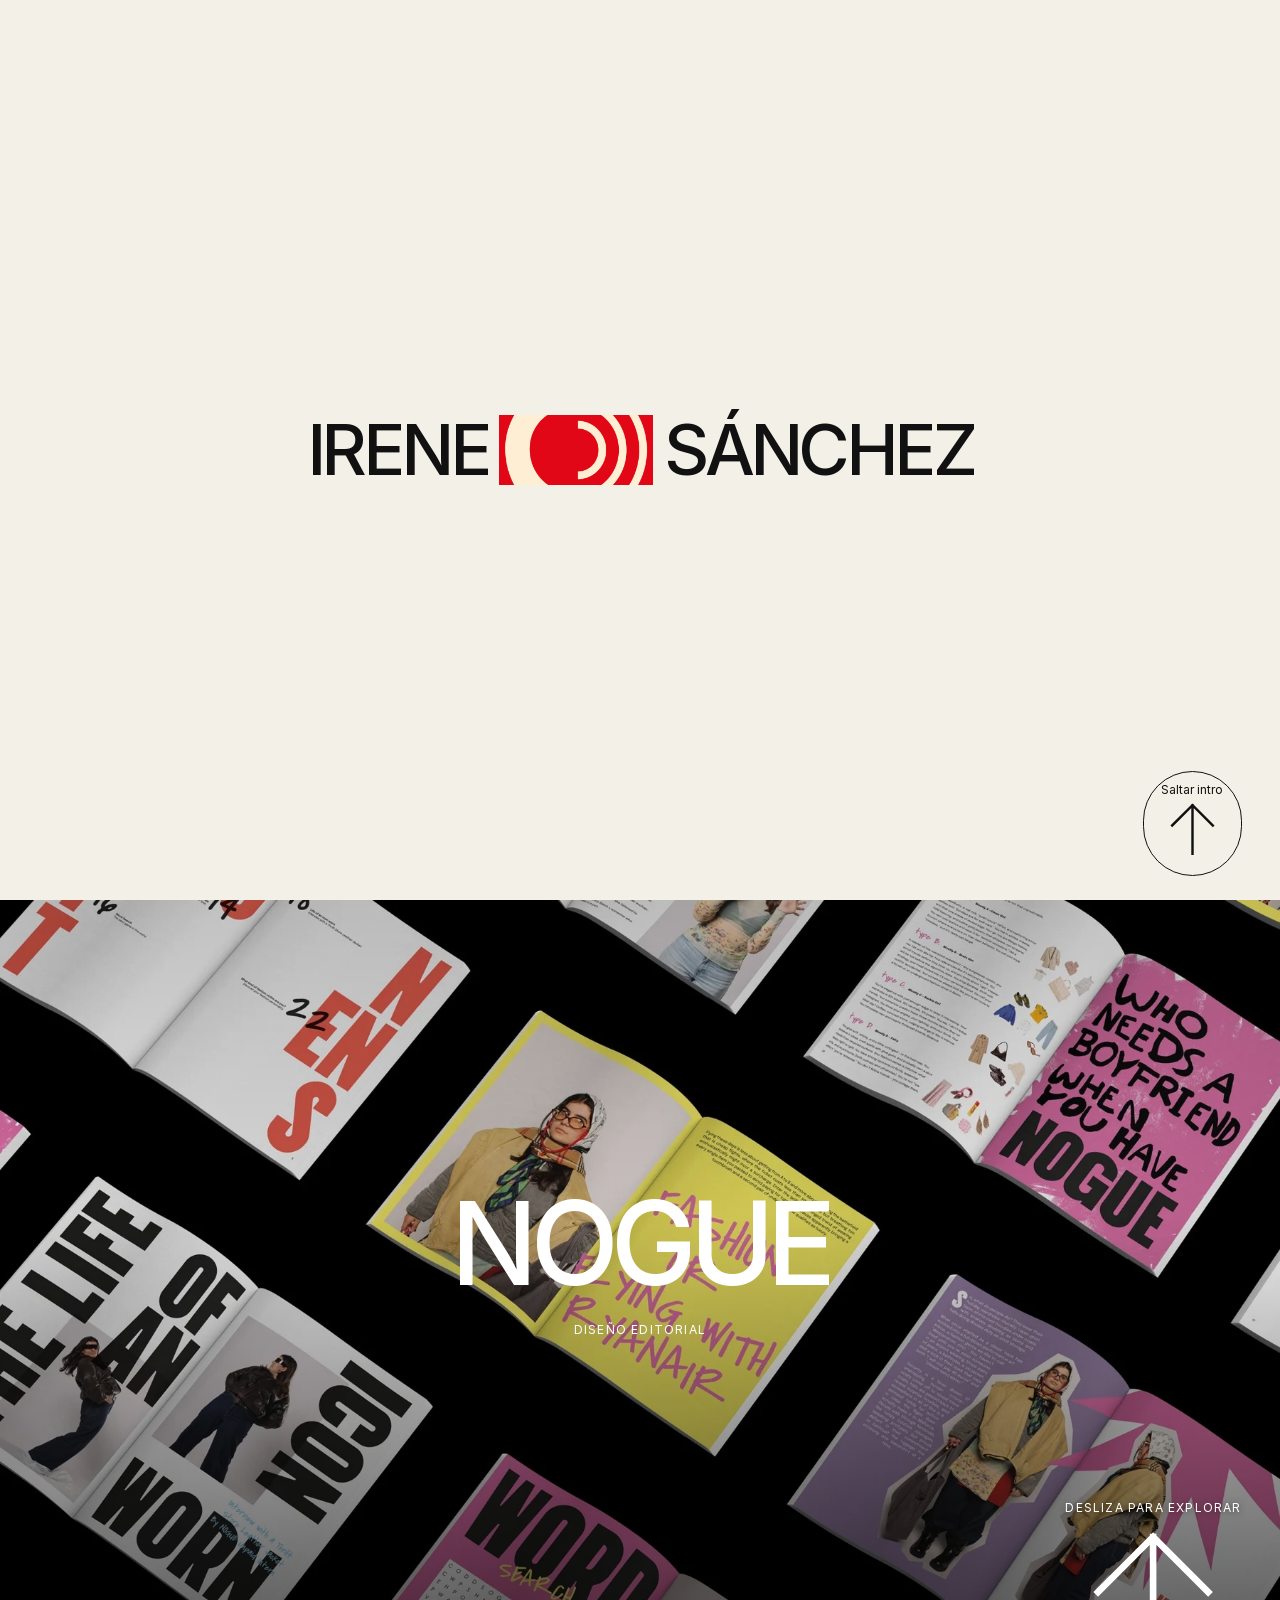
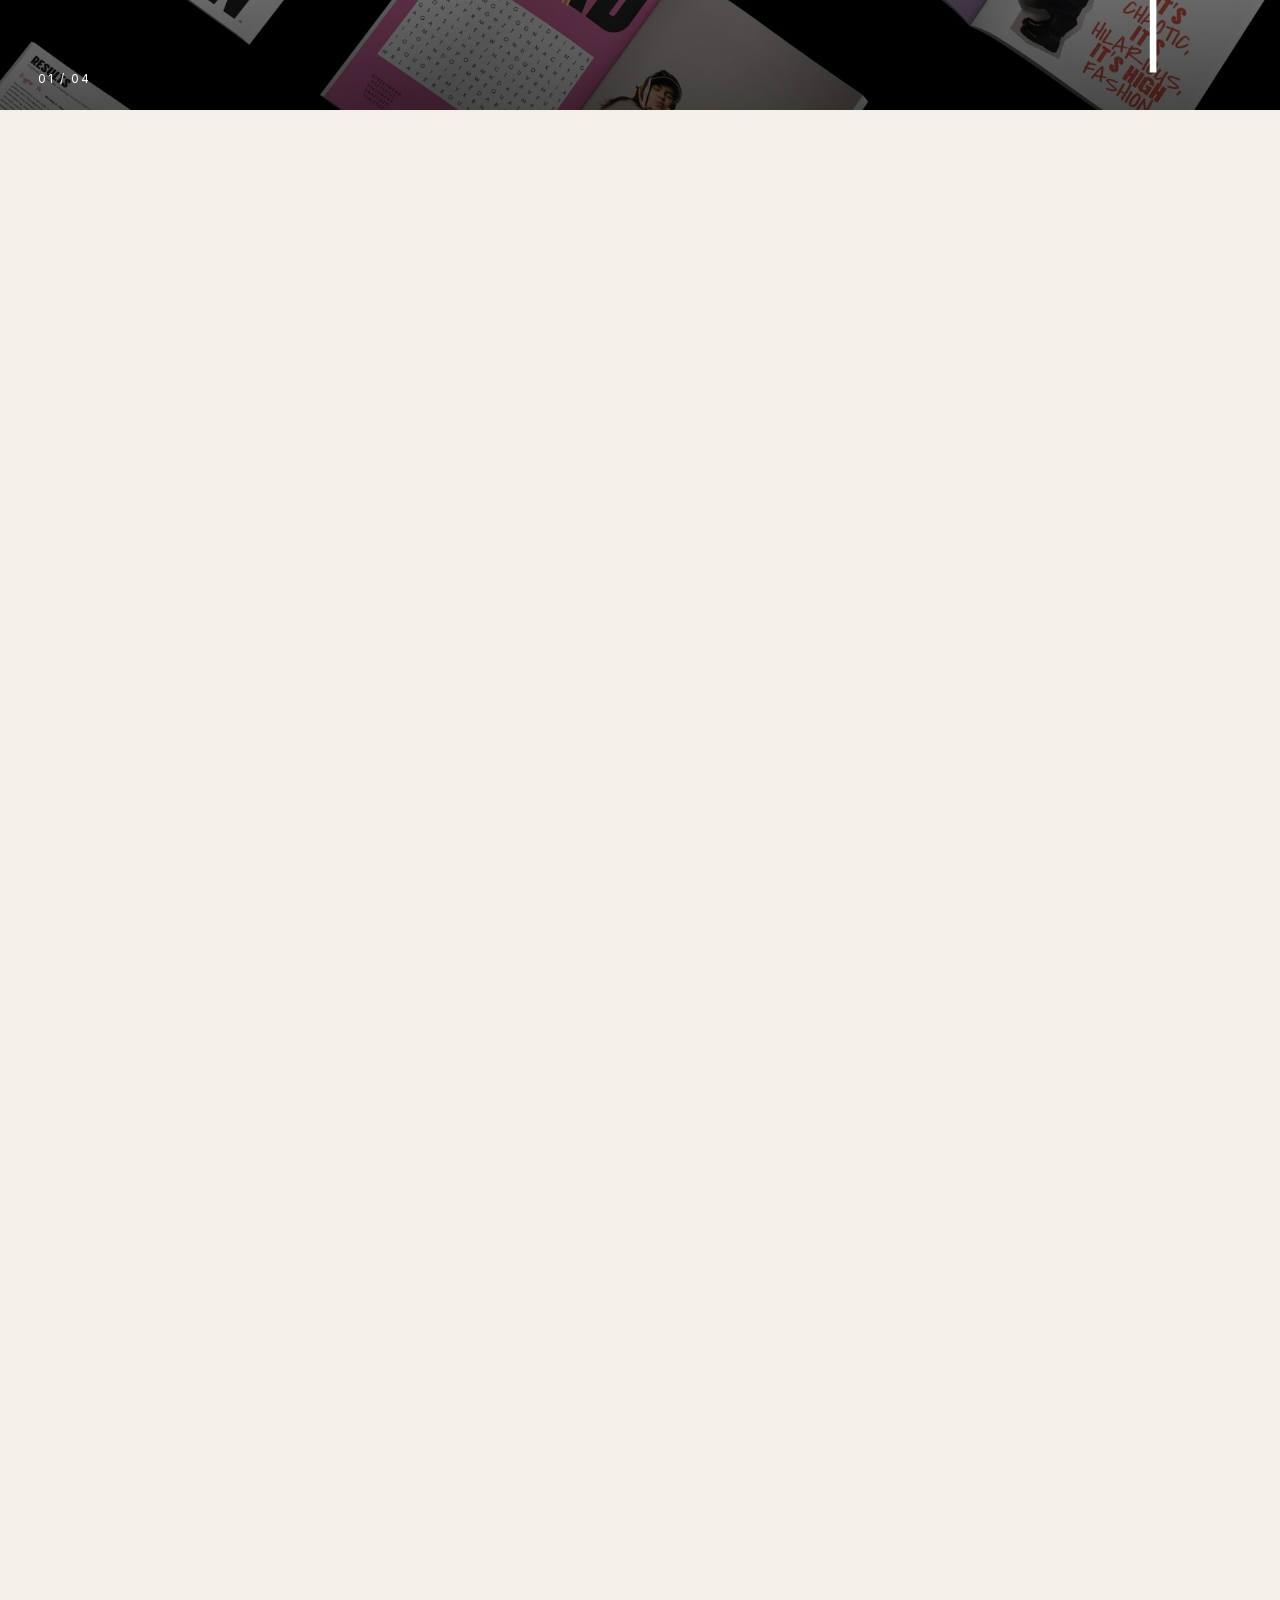
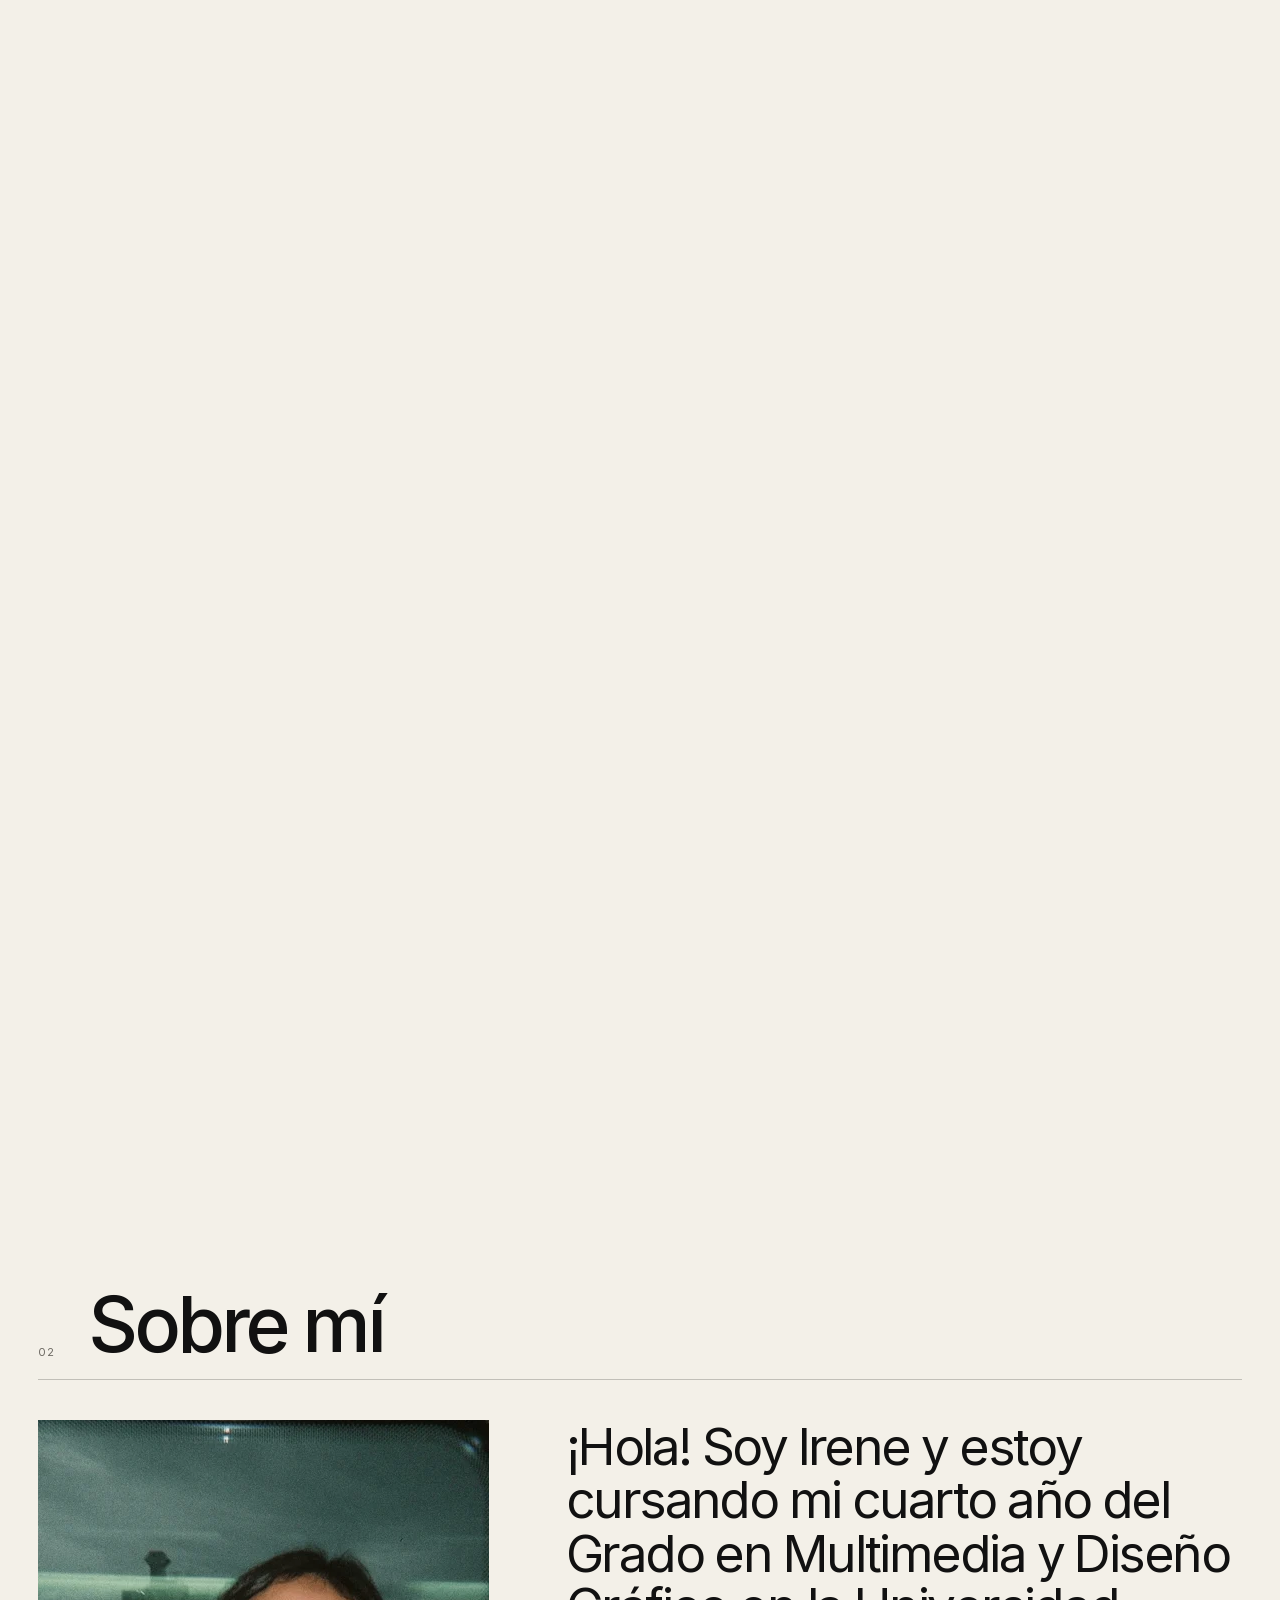
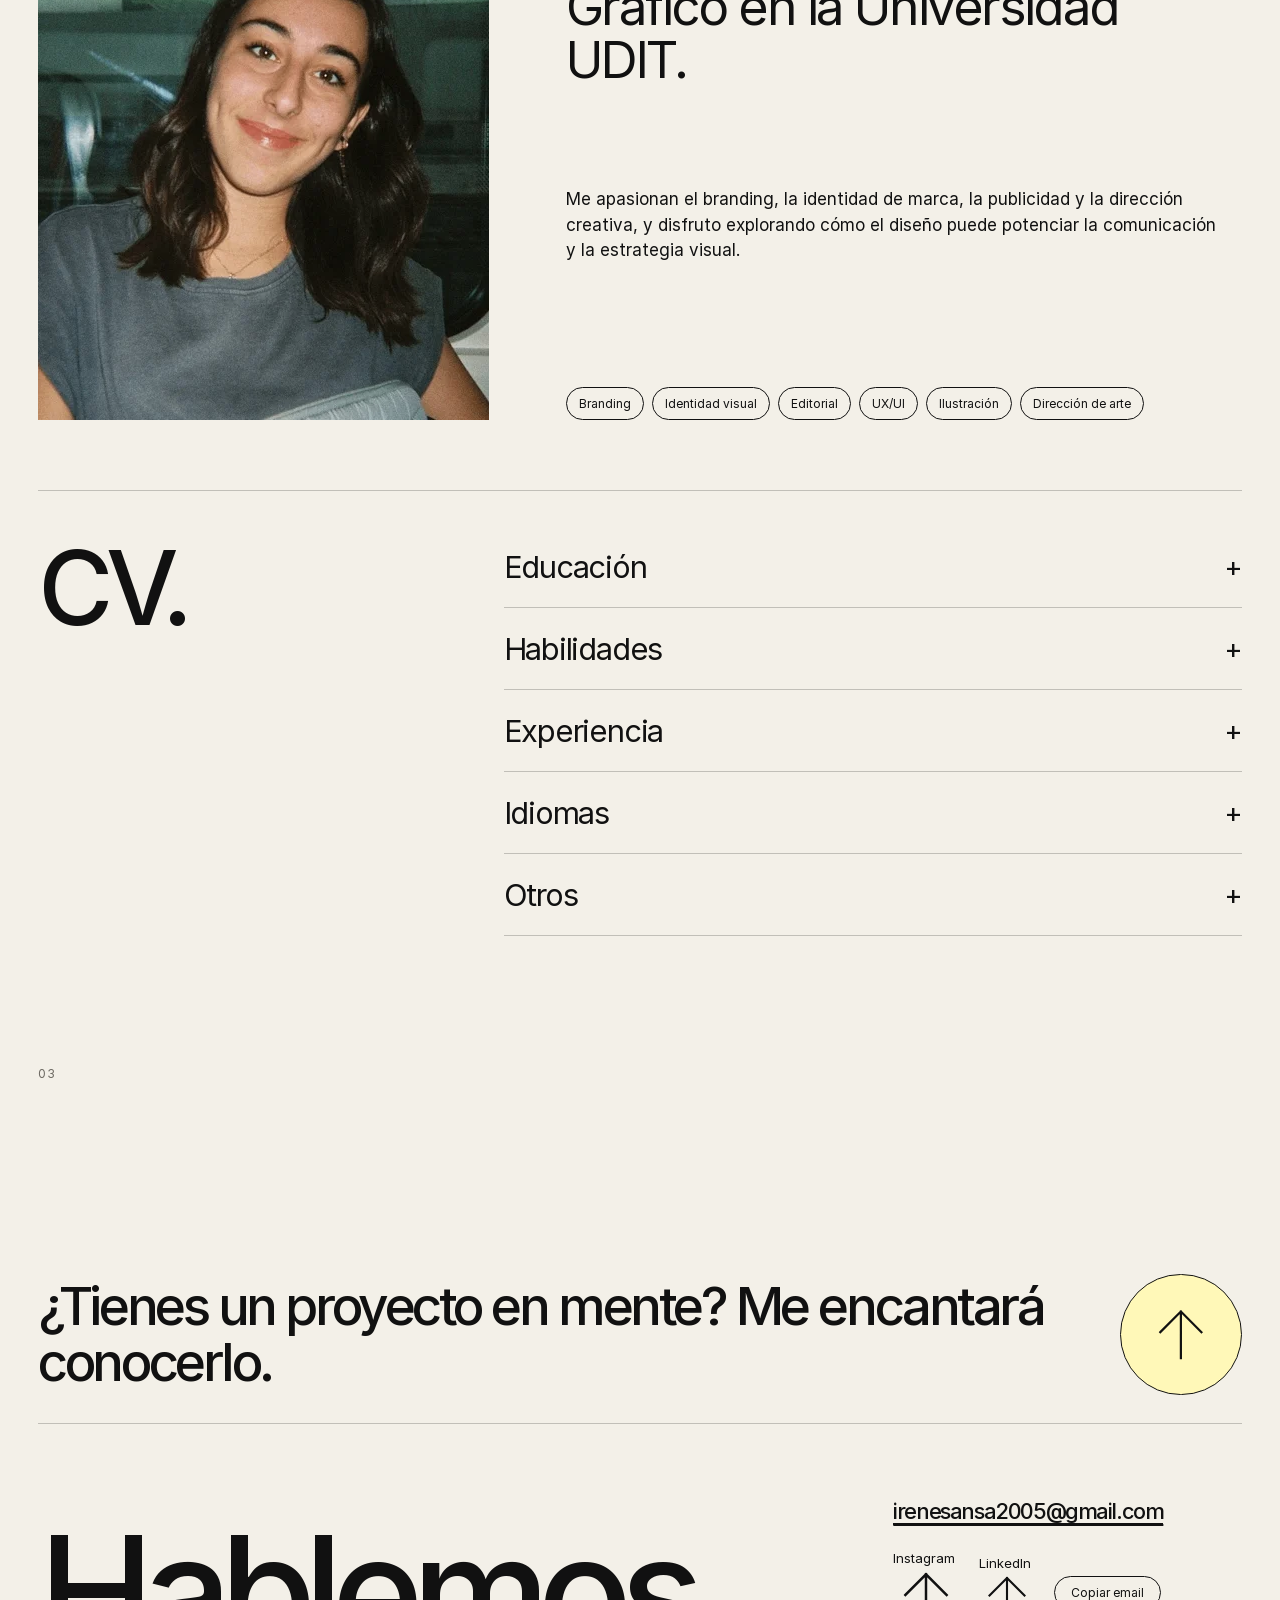
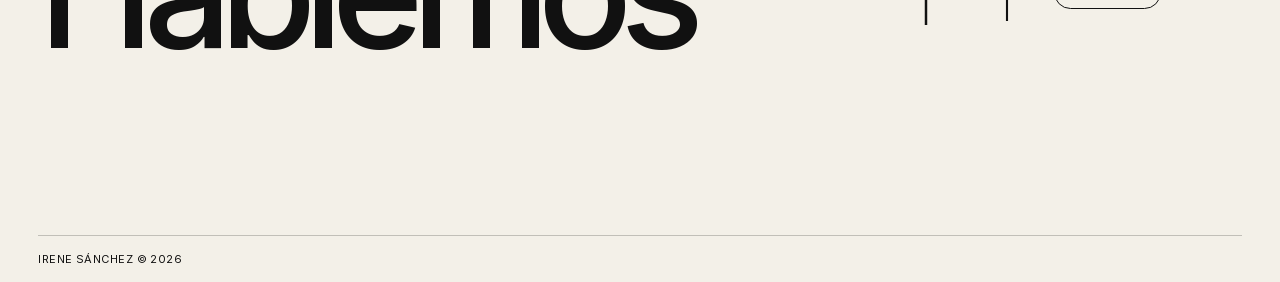
==== commit bae163cd: "Replace directional arrow glyphs with clean line icons" ====
--- a/index.html
+++ b/index.html
@@ -23,7 +23,7 @@
 <body>
 <div class="portfolio-intro" id="portfolioIntro" aria-hidden="true">
   <div class="intro-wordmark"><span>IRENE</span><span class="intro-window" id="introWindow"><img src="assets/BjGmlA7EqK91jviIuZUTaN7Yc.webp" alt=""><img src="assets/1X2dokhFNxDH5q4Vn5gxtqJ7cI.webp" alt=""><img src="assets/3GjRwg2fB9cPlcQ6SRwJvlCI.webp" alt=""><img src="assets/UvoYkm8nHm0uud8LEZKD8KAjVDQ.webp" alt=""></span></span><span>SÁNCHEZ</span></div>
-  <button class="intro-skip" id="introSkip" type="button" aria-label="Saltar introducción">Saltar intro ↗</button>
+  <button class="intro-skip" id="introSkip" type="button" aria-label="Saltar introducción">Saltar intro <svg class="line-arrow line-arrow-up-right" viewBox="0 0 48 48" aria-hidden="true" focusable="false"><path d="M24 42V6M9 21 24 6l15 15" fill="none" stroke="currentColor" stroke-width="1.8" stroke-linecap="square" stroke-linejoin="miter"/></svg></button>
 </div>
 <!-- EDITAR: Todo el contenido está en este HTML. Texto español dentro de cada etiqueta; inglés en data-en. -->
 <a class="skip-link" href="#main" data-en="Skip to content">Saltar al contenido</a>
@@ -43,17 +43,17 @@
 <section id="top" class="hero section-pad">
   <div class="hero-meta"><span data-en="Graphic & multimedia design">Diseño gráfico y multimedia</span><span>PORTFOLIO · 2026</span></div>
   <h1 class="hero-title"><span>IRENE</span><span class="hero-shift">SÁNCHEZ</span></h1>
-  <div class="hero-bottom"><p data-en="Branding, visual identity, advertising and creative direction.">Branding, identidad de marca, publicidad y dirección creativa.</p><a class="round-link" href="#works" aria-label="Ver proyectos" data-en-label="Explore projects">↘</a></div>
+  <div class="hero-bottom"><p data-en="Branding, visual identity, advertising and creative direction.">Branding, identidad de marca, publicidad y dirección creativa.</p><a class="round-link" href="#works" aria-label="Ver proyectos" data-en-label="Explore projects"><svg class="line-arrow line-arrow-down-right" viewBox="0 0 48 48" aria-hidden="true" focusable="false"><path d="M24 42V6M9 21 24 6l15 15" fill="none" stroke="currentColor" stroke-width="1.8" stroke-linecap="square" stroke-linejoin="miter"/></svg></a></div>
 </section>
 <!-- 02 · PROYECTOS: tarjetas y galerías escritas en HTML, sin generar contenido desde JavaScript -->
 <section id="works" class="works scroll-works">
   
   <div class="project-showcase scroll-showcase" aria-label="Galería de proyectos controlada por desplazamiento"><div class="showcase-sticky"><div class="showcase-stage">
-    <a class="showcase-slide scroll-slide is-active" style="--slide-index:1" href="#project-nogue" data-project="nogue" aria-label="NOGUE — Diseño editorial" ><img src="assets/BjGmlA7EqK91jviIuZUTaN7Yc.webp" alt="NOGUE — Diseño editorial" fetchpriority="high" decoding="async"><div class="showcase-overlay"><span class="showcase-number">01 / 04</span><div class="showcase-heading"><h3>NOGUE</h3><span data-en="Editorial design">Diseño editorial</span></div><span class="showcase-open" aria-hidden="true">↗</span></div></a>
-    <a class="showcase-slide scroll-slide" style="--slide-index:2" href="#project-greeno" data-project="greeno" aria-label="GREENO — Diseño de app" ><img src="assets/1X2dokhFNxDH5q4Vn5gxtqJ7cI.webp" alt="GREENO — Diseño de app" loading="lazy" decoding="async"><div class="showcase-overlay"><span class="showcase-number">02 / 04</span><div class="showcase-heading"><h3>GREENO</h3><span data-en="App design">Diseño de app</span></div><span class="showcase-open" aria-hidden="true">↗</span></div></a>
-    <a class="showcase-slide scroll-slide" style="--slide-index:3" href="#project-starbucks" data-project="starbucks" aria-label="STARBUCKS — Ilustración" ><img src="assets/3GjRwg2fB9cPlcQ6SRwJvlCI.webp" alt="STARBUCKS — Ilustración" loading="lazy" decoding="async"><div class="showcase-overlay"><span class="showcase-number">03 / 04</span><div class="showcase-heading"><h3>STARBUCKS</h3><span data-en="Illustration">Ilustración</span></div><span class="showcase-open" aria-hidden="true">↗</span></div></a>
-    <a class="showcase-slide scroll-slide" style="--slide-index:4" href="#project-polydor" data-project="polydor" aria-label="POLYDOR — Identidad de marca" ><img src="assets/UvoYkm8nHm0uud8LEZKD8KAjVDQ.webp" alt="POLYDOR — Identidad de marca" loading="lazy" decoding="async"><div class="showcase-overlay"><span class="showcase-number">04 / 04</span><div class="showcase-heading"><h3>POLYDOR</h3><span data-en="Brand identity">Identidad de marca</span></div><span class="showcase-open" aria-hidden="true">↗</span></div></a>
-  </div><div class="scroll-showcase-end"><span class="showcase-progress" aria-live="polite">01 — 04</span><span data-en="Scroll to explore ↓">Desliza para explorar ↓</span></div></div></div>
+    <a class="showcase-slide scroll-slide is-active" style="--slide-index:1" href="#project-nogue" data-project="nogue" aria-label="NOGUE — Diseño editorial" ><img src="assets/BjGmlA7EqK91jviIuZUTaN7Yc.webp" alt="NOGUE — Diseño editorial" fetchpriority="high" decoding="async"><div class="showcase-overlay"><span class="showcase-number">01 / 04</span><div class="showcase-heading"><h3>NOGUE</h3><span data-en="Editorial design">Diseño editorial</span></div><span class="showcase-open" aria-hidden="true"><svg class="line-arrow line-arrow-up-right" viewBox="0 0 48 48" aria-hidden="true" focusable="false"><path d="M24 42V6M9 21 24 6l15 15" fill="none" stroke="currentColor" stroke-width="1.8" stroke-linecap="square" stroke-linejoin="miter"/></svg></span></div></a>
+    <a class="showcase-slide scroll-slide" style="--slide-index:2" href="#project-greeno" data-project="greeno" aria-label="GREENO — Diseño de app" ><img src="assets/1X2dokhFNxDH5q4Vn5gxtqJ7cI.webp" alt="GREENO — Diseño de app" loading="lazy" decoding="async"><div class="showcase-overlay"><span class="showcase-number">02 / 04</span><div class="showcase-heading"><h3>GREENO</h3><span data-en="App design">Diseño de app</span></div><span class="showcase-open" aria-hidden="true"><svg class="line-arrow line-arrow-up-right" viewBox="0 0 48 48" aria-hidden="true" focusable="false"><path d="M24 42V6M9 21 24 6l15 15" fill="none" stroke="currentColor" stroke-width="1.8" stroke-linecap="square" stroke-linejoin="miter"/></svg></span></div></a>
+    <a class="showcase-slide scroll-slide" style="--slide-index:3" href="#project-starbucks" data-project="starbucks" aria-label="STARBUCKS — Ilustración" ><img src="assets/3GjRwg2fB9cPlcQ6SRwJvlCI.webp" alt="STARBUCKS — Ilustración" loading="lazy" decoding="async"><div class="showcase-overlay"><span class="showcase-number">03 / 04</span><div class="showcase-heading"><h3>STARBUCKS</h3><span data-en="Illustration">Ilustración</span></div><span class="showcase-open" aria-hidden="true"><svg class="line-arrow line-arrow-up-right" viewBox="0 0 48 48" aria-hidden="true" focusable="false"><path d="M24 42V6M9 21 24 6l15 15" fill="none" stroke="currentColor" stroke-width="1.8" stroke-linecap="square" stroke-linejoin="miter"/></svg></span></div></a>
+    <a class="showcase-slide scroll-slide" style="--slide-index:4" href="#project-polydor" data-project="polydor" aria-label="POLYDOR — Identidad de marca" ><img src="assets/UvoYkm8nHm0uud8LEZKD8KAjVDQ.webp" alt="POLYDOR — Identidad de marca" loading="lazy" decoding="async"><div class="showcase-overlay"><span class="showcase-number">04 / 04</span><div class="showcase-heading"><h3>POLYDOR</h3><span data-en="Brand identity">Identidad de marca</span></div><span class="showcase-open" aria-hidden="true"><svg class="line-arrow line-arrow-up-right" viewBox="0 0 48 48" aria-hidden="true" focusable="false"><path d="M24 42V6M9 21 24 6l15 15" fill="none" stroke="currentColor" stroke-width="1.8" stroke-linecap="square" stroke-linejoin="miter"/></svg></span></div></a>
+  </div><div class="scroll-showcase-end"><span class="showcase-progress" aria-live="polite">01 — 04</span><span class="scroll-prompt"><span data-en="Scroll to explore">Desliza para explorar</span><svg class="line-arrow line-arrow-down" viewBox="0 0 48 48" aria-hidden="true" focusable="false"><path d="M24 42V6M9 21 24 6l15 15" fill="none" stroke="currentColor" stroke-width="1.8" stroke-linecap="square" stroke-linejoin="miter"/></svg></span></div></div></div>
 </section>
 
 <!-- 03 · SOBRE MÍ Y CV -->
@@ -75,7 +75,7 @@
     <h2 data-en="Let's talk">Hablemos</h2>
     <div class="home-contact-details">
       <a class="mail-link" href="mailto:irenesansa2005@gmail.com">irenesansa2005@gmail.com</a>
-      <div class="contact-links"><a href="https://www.instagram.com/isansa.design/" target="_blank" rel="noopener noreferrer">Instagram ↗</a><a href="https://www.linkedin.com/in/irene-s%C3%A1nchez-sara-2b5613370/" target="_blank" rel="noopener noreferrer">LinkedIn ↗</a><button id="copyEmail" type="button" data-en="Copy email" hidden>Copiar email</button></div>
+      <div class="contact-links"><a href="https://www.instagram.com/isansa.design/" target="_blank" rel="noopener noreferrer">Instagram <svg class="line-arrow line-arrow-up-right" viewBox="0 0 48 48" aria-hidden="true" focusable="false"><path d="M24 42V6M9 21 24 6l15 15" fill="none" stroke="currentColor" stroke-width="1.8" stroke-linecap="square" stroke-linejoin="miter"/></svg></a><a href="https://www.linkedin.com/in/irene-s%C3%A1nchez-sara-2b5613370/" target="_blank" rel="noopener noreferrer">LinkedIn <svg class="line-arrow line-arrow-up-right" viewBox="0 0 48 48" aria-hidden="true" focusable="false"><path d="M24 42V6M9 21 24 6l15 15" fill="none" stroke="currentColor" stroke-width="1.8" stroke-linecap="square" stroke-linejoin="miter"/></svg></a><button id="copyEmail" type="button" data-en="Copy email" hidden>Copiar email</button></div>
       <p id="copyStatus" class="copy-status" role="status" aria-live="polite"></p>
     </div>
   </div>
@@ -86,19 +86,19 @@
 <article id="project-nogue" class="project-detail section-pad" aria-labelledby="title-nogue">
   <div class="project-opening"><div class="project-cover"><img src="assets/BjGmlA7EqK91jviIuZUTaN7Yc.webp" width="1800" height="1350" alt="NOGUE — Editorial design" class="" loading="lazy" decoding="async"></div>
 <div class="project-hero"><div class="project-kicker"><span data-en="Editorial design" >DISEÑO EDITORIAL</span><span>01 / 04</span></div><h2 id="title-nogue">NOGUE</h2><p data-en="Antifashion magazine · Group project" class="project-subtitle">Revista antifashion (trabajo grupal)</p></div></div>
-  <div class="project-info"><p data-en="Wireframes, visual identity and creative direction" class="project-role">Wireframes, Identidad Visual y Dirección Creativa</p><div class="project-description"><p data-en="Academic project developed for the Editorial Design course. NOGUE is a satirical magazine that critiques fashion and consumer culture through parody, photography and bold graphic design. We created all the content — including visuals, layouts and art direction — with an aesthetic inspired by DIY culture." >Proyecto académico desarrollado para el curso de Diseño Editorial. NOGUE es una revista satírica que critica la moda y la cultura del consumo a través de la parodia, la fotografía y un diseño gráfico audaz. Creamos todo el contenido —incluyendo visuales, maquetación y dirección de arte— con una estética inspirada en el hazlo tú mismo (DIY).</p></div></div><div class="project-gallery nogue-gallery"><div class="nogue-gallery-column nogue-gallery-left"><aside class="gallery-note"><span class="gallery-note-index">01 / CONCEPTO</span><span class="gallery-note-copy" data-en="A critical look at fashion through irony, collage and editorial experimentation.">Una mirada crítica a la moda a través de la ironía, el collage y la experimentación editorial.</span><span class="gallery-note-end">↗</span></aside><figure><img data-motion="assets/2qf1wfkzTq8CTkpsZfXedVptT0.webp" data-still="assets/2qf1wfkzTq8CTkpsZfXedVptT0-still.webp" src="assets/2qf1wfkzTq8CTkpsZfXedVptT0.webp" width="1100" height="734" alt="NOGUE — 2" class="" loading="lazy" decoding="async"></figure><figure><img src="assets/opz9vREiMtUPfowgwLqa4Pf9dU.webp" width="1800" height="1305" alt="NOGUE — 3" class="" loading="lazy" decoding="async"></figure><figure class="nogue-red-photo"><img src="assets/nogue-red-portrait.jpg" width="1024" height="1536" alt="NOGUE — retrato sobre fondo rojo" loading="lazy" decoding="async"></figure></div><div class="nogue-gallery-column nogue-gallery-right"><figure><img src="assets/yMsHqOEl1funtKKaHMSwi54CRwk.webp" width="1012" height="1800" alt="NOGUE — 4" class="" loading="lazy" decoding="async"></figure><figure><img src="assets/FOU1PPEwc5O005RMd5Mdbz1EAoQ.webp" width="1800" height="1350" alt="NOGUE — 5" class="" loading="lazy" decoding="async"></figure><figure><img src="assets/zUkSiQEE4Yi3G0kQkjWoLP9XrOg.webp" width="1800" height="1223" alt="NOGUE — 6" class="" loading="lazy" decoding="async"></figure></div></div><a class="back-projects" href="#works" data-en="Back to projects ↑">Volver a proyectos ↑</a></article>
+  <div class="project-info"><p data-en="Wireframes, visual identity and creative direction" class="project-role">Wireframes, Identidad Visual y Dirección Creativa</p><div class="project-description"><p data-en="Academic project developed for the Editorial Design course. NOGUE is a satirical magazine that critiques fashion and consumer culture through parody, photography and bold graphic design. We created all the content — including visuals, layouts and art direction — with an aesthetic inspired by DIY culture." >Proyecto académico desarrollado para el curso de Diseño Editorial. NOGUE es una revista satírica que critica la moda y la cultura del consumo a través de la parodia, la fotografía y un diseño gráfico audaz. Creamos todo el contenido —incluyendo visuales, maquetación y dirección de arte— con una estética inspirada en el hazlo tú mismo (DIY).</p></div></div><div class="project-gallery nogue-gallery"><div class="nogue-gallery-column nogue-gallery-left"><aside class="gallery-note"><span class="gallery-note-index">01 / CONCEPTO</span><span class="gallery-note-copy" data-en="A critical look at fashion through irony, collage and editorial experimentation.">Una mirada crítica a la moda a través de la ironía, el collage y la experimentación editorial.</span><span class="gallery-note-end"><svg class="line-arrow line-arrow-up-right" viewBox="0 0 48 48" aria-hidden="true" focusable="false"><path d="M24 42V6M9 21 24 6l15 15" fill="none" stroke="currentColor" stroke-width="1.8" stroke-linecap="square" stroke-linejoin="miter"/></svg></span></aside><figure><img data-motion="assets/2qf1wfkzTq8CTkpsZfXedVptT0.webp" data-still="assets/2qf1wfkzTq8CTkpsZfXedVptT0-still.webp" src="assets/2qf1wfkzTq8CTkpsZfXedVptT0.webp" width="1100" height="734" alt="NOGUE — 2" class="" loading="lazy" decoding="async"></figure><figure><img src="assets/opz9vREiMtUPfowgwLqa4Pf9dU.webp" width="1800" height="1305" alt="NOGUE — 3" class="" loading="lazy" decoding="async"></figure><figure class="nogue-red-photo"><img src="assets/nogue-red-portrait.jpg" width="1024" height="1536" alt="NOGUE — retrato sobre fondo rojo" loading="lazy" decoding="async"></figure></div><div class="nogue-gallery-column nogue-gallery-right"><figure><img src="assets/yMsHqOEl1funtKKaHMSwi54CRwk.webp" width="1012" height="1800" alt="NOGUE — 4" class="" loading="lazy" decoding="async"></figure><figure><img src="assets/FOU1PPEwc5O005RMd5Mdbz1EAoQ.webp" width="1800" height="1350" alt="NOGUE — 5" class="" loading="lazy" decoding="async"></figure><figure><img src="assets/zUkSiQEE4Yi3G0kQkjWoLP9XrOg.webp" width="1800" height="1223" alt="NOGUE — 6" class="" loading="lazy" decoding="async"></figure></div></div><a class="back-projects" href="#works"><span data-en="Back to projects">Volver a proyectos</span><svg class="line-arrow line-arrow-up" viewBox="0 0 48 48" aria-hidden="true" focusable="false"><path d="M24 42V6M9 21 24 6l15 15" fill="none" stroke="currentColor" stroke-width="1.8" stroke-linecap="square" stroke-linejoin="miter"/></svg></a></article>
 <article id="project-greeno" class="project-detail section-pad" aria-labelledby="title-greeno">
   <div class="project-opening"><div class="project-cover"><img src="assets/1X2dokhFNxDH5q4Vn5gxtqJ7cI.webp" width="1800" height="1142" alt="GREENO — App design" class="" loading="lazy" decoding="async"></div>
 <div class="project-hero"><div class="project-kicker"><span data-en="App design" >DISEÑO APP</span><span>02 / 04</span></div><h2 id="title-greeno">GREENO</h2><p data-en="Recycling app · Group project" class="project-subtitle">App de reciclaje (trabajo grupal)</p></div></div>
-  <div class="project-info"><p data-en="Wireframes, user research and creative direction" class="project-role">Wireframes, Investigación  Usuario y Dirección Creativa</p><div class="project-description"><p data-en="This project focused on designing the interface of a mobile application for GreenO, a sustainability-oriented platform. The app encourages users to recycle by awarding points for sustainable actions, which can be exchanged for discounts at partner supermarkets." >Este proyecto se centró en el diseño de la interfaz de una aplicación móvil para GreenO, una plataforma orientada a la sostenibilidad. La app incentiva a los usuarios a reciclar otorgando puntos por acciones sostenibles, que pueden canjearse por descuentos en supermercados asociados.</p><p data-en="The design process included wireframes, high-fidelity mockups and interactive prototypes, following a user-centred approach to create an intuitive experience." >El proceso de diseño incluyó la creación de wireframes, maquetas de alta fidelidad y prototipos interactivos, siguiendo un enfoque centrado en el usuario para garantizar una experiencia intuitiva.</p><p data-en="The visual system combines an eco-inspired colour palette, clean typography and custom icons to reflect the brand’s commitment to sustainability." >El sistema visual combina una paleta de colores ecológica, tipografía limpia e iconos personalizados para reflejar el compromiso sostenible de la marca.</p></div></div><div class="project-gallery greeno-gallery"><div class="greeno-gallery-column greeno-gallery-left"><aside class="gallery-note"><span class="gallery-note-index">02 / EXPERIENCIA</span><span class="gallery-note-copy" data-en="Small sustainable actions transformed into a clear, accessible and rewarding digital experience.">Pequeñas acciones sostenibles convertidas en una experiencia digital clara, accesible y motivadora.</span><span class="gallery-note-end">↗</span></aside><figure><img src="assets/aMFPvdfZEtLvPWEU6TxS3TdgqF8.webp" width="1800" height="1004" alt="GREENO — 2" class="" loading="lazy" decoding="async"></figure><figure class="greeno-fill-photo"><img src="assets/ns5Qs2X01sbRT4qsyIiocRxObwE.webp" width="1800" height="1201" alt="GREENO — 3" class="" loading="lazy" decoding="async"></figure></div><div class="greeno-gallery-column greeno-gallery-right"><figure><img src="assets/V9tnF4wSBAmrztx9LX3tO7dbo.webp" width="977" height="1060" alt="GREENO — 4" class="" loading="lazy" decoding="async"></figure><figure><img src="assets/qyQtC0bNQkk4ZerNB53zSTbm2c.webp" width="1800" height="1023" alt="GREENO — 5" class="" loading="lazy" decoding="async"></figure><figure><img src="assets/DVRu4pHxPKwFXUUpY5WnriMyeZE.webp" width="1800" height="1028" alt="GREENO — 6" class="" loading="lazy" decoding="async"></figure></div></div><a class="back-projects" href="#works" data-en="Back to projects ↑">Volver a proyectos ↑</a></article>
+  <div class="project-info"><p data-en="Wireframes, user research and creative direction" class="project-role">Wireframes, Investigación  Usuario y Dirección Creativa</p><div class="project-description"><p data-en="This project focused on designing the interface of a mobile application for GreenO, a sustainability-oriented platform. The app encourages users to recycle by awarding points for sustainable actions, which can be exchanged for discounts at partner supermarkets." >Este proyecto se centró en el diseño de la interfaz de una aplicación móvil para GreenO, una plataforma orientada a la sostenibilidad. La app incentiva a los usuarios a reciclar otorgando puntos por acciones sostenibles, que pueden canjearse por descuentos en supermercados asociados.</p><p data-en="The design process included wireframes, high-fidelity mockups and interactive prototypes, following a user-centred approach to create an intuitive experience." >El proceso de diseño incluyó la creación de wireframes, maquetas de alta fidelidad y prototipos interactivos, siguiendo un enfoque centrado en el usuario para garantizar una experiencia intuitiva.</p><p data-en="The visual system combines an eco-inspired colour palette, clean typography and custom icons to reflect the brand’s commitment to sustainability." >El sistema visual combina una paleta de colores ecológica, tipografía limpia e iconos personalizados para reflejar el compromiso sostenible de la marca.</p></div></div><div class="project-gallery greeno-gallery"><div class="greeno-gallery-column greeno-gallery-left"><aside class="gallery-note"><span class="gallery-note-index">02 / EXPERIENCIA</span><span class="gallery-note-copy" data-en="Small sustainable actions transformed into a clear, accessible and rewarding digital experience.">Pequeñas acciones sostenibles convertidas en una experiencia digital clara, accesible y motivadora.</span><span class="gallery-note-end"><svg class="line-arrow line-arrow-up-right" viewBox="0 0 48 48" aria-hidden="true" focusable="false"><path d="M24 42V6M9 21 24 6l15 15" fill="none" stroke="currentColor" stroke-width="1.8" stroke-linecap="square" stroke-linejoin="miter"/></svg></span></aside><figure><img src="assets/aMFPvdfZEtLvPWEU6TxS3TdgqF8.webp" width="1800" height="1004" alt="GREENO — 2" class="" loading="lazy" decoding="async"></figure><figure class="greeno-fill-photo"><img src="assets/ns5Qs2X01sbRT4qsyIiocRxObwE.webp" width="1800" height="1201" alt="GREENO — 3" class="" loading="lazy" decoding="async"></figure></div><div class="greeno-gallery-column greeno-gallery-right"><figure><img src="assets/V9tnF4wSBAmrztx9LX3tO7dbo.webp" width="977" height="1060" alt="GREENO — 4" class="" loading="lazy" decoding="async"></figure><figure><img src="assets/qyQtC0bNQkk4ZerNB53zSTbm2c.webp" width="1800" height="1023" alt="GREENO — 5" class="" loading="lazy" decoding="async"></figure><figure><img src="assets/DVRu4pHxPKwFXUUpY5WnriMyeZE.webp" width="1800" height="1028" alt="GREENO — 6" class="" loading="lazy" decoding="async"></figure></div></div><a class="back-projects" href="#works"><span data-en="Back to projects">Volver a proyectos</span><svg class="line-arrow line-arrow-up" viewBox="0 0 48 48" aria-hidden="true" focusable="false"><path d="M24 42V6M9 21 24 6l15 15" fill="none" stroke="currentColor" stroke-width="1.8" stroke-linecap="square" stroke-linejoin="miter"/></svg></a></article>
 <article id="project-starbucks" class="project-detail section-pad" aria-labelledby="title-starbucks">
   <div class="project-opening"><div class="project-cover"><img src="assets/3GjRwg2fB9cPlcQ6SRwJvlCI.webp" width="1350" height="1800" alt="STARBUCKS — Illustration" class="" loading="lazy" decoding="async"></div>
 <div class="project-hero"><div class="project-kicker"><span data-en="Illustration" >TRABAJO DE ILUSTRACIÓN</span><span>03 / 04</span></div><h2 id="title-starbucks">STARBUCKS</h2><p data-en="Campaign concept for Starbucks NY" class="project-subtitle">Campaña para starbucks</p></div></div>
-  <div class="project-info"><p data-en="Illustrations and mockups" class="project-role">Creación de Ilustraciones y Mockups</p><div class="project-description"><p data-en="A campaign concept for Starbucks NY. The visual proposal draws on urban illustration and contemporary graphic design, using flat, contrasting colours, defined lines and dynamic compositions depicting everyday scenes in New York. Inclusive characters and irregular patterns reflect the city’s diversity and movement, conveying energy and warmth. The concept connects with Starbucks’ values of inclusion, community and urban life." >Campaña pensada para Starbucks NY. La propuesta visual se inspira en la ilustración urbana y el diseño gráfico contemporáneo, con colores planos y contrastantes, trazos definidos y composiciones dinámicas que muestran escenas cotidianas de Nueva York. Busca reflejar la diversidad y el movimiento urbano mediante personajes inclusivos y estampados irregulares, transmitiendo energía y cercanía. Así, conecta con los valores de Starbucks de inclusión, comunidad y ritmo urbano.</p></div></div><div class="project-gallery starbucks-gallery"><div class="starbucks-gallery-column starbucks-gallery-left"><aside class="gallery-note"><span class="gallery-note-index">03 / UNIVERSO VISUAL</span><span class="gallery-note-copy" data-en="The diversity and rhythm of New York translated into colourful, energetic illustrations.">La diversidad y el ritmo de Nueva York traducidos a ilustraciones llenas de color y movimiento.</span><span class="gallery-note-end">↗</span></aside><figure><img src="assets/4LVHgRVolTfOiIoAzZoAbTuiGs.webp" width="1800" height="1350" alt="STARBUCKS — 2" class="" loading="lazy" decoding="async"></figure><figure><img src="assets/xmWKwtccgshZj0UsbErPMNTQfMM.webp" width="1800" height="1350" alt="STARBUCKS — 3" class="" loading="lazy" decoding="async"></figure><figure><img src="assets/3waqQNQKDPno197QkjrZ7G4M4.webp" width="921" height="1800" alt="STARBUCKS — 4" class="" loading="lazy" decoding="async"></figure></div><div class="starbucks-gallery-column starbucks-gallery-right"><figure><img src="assets/z7txAwJHpOfXebX61gaBpnuox4.webp" width="1350" height="1800" alt="STARBUCKS — 5" class="" loading="lazy" decoding="async"></figure><figure><img src="assets/FsYLoAPfVPeHQpAxXvdUtXxFQY.webp" width="1350" height="1800" alt="STARBUCKS — 6" class="" loading="lazy" decoding="async"></figure><figure class="starbucks-urban-poster"><img src="Cartel%20Starbucks%20en%20calle%20urbana.png" alt="Ilustración de Starbucks aplicada a un cartel urbano" loading="lazy" decoding="async"></figure></div></div><a class="back-projects" href="#works" data-en="Back to projects ↑">Volver a proyectos ↑</a></article>
+  <div class="project-info"><p data-en="Illustrations and mockups" class="project-role">Creación de Ilustraciones y Mockups</p><div class="project-description"><p data-en="A campaign concept for Starbucks NY. The visual proposal draws on urban illustration and contemporary graphic design, using flat, contrasting colours, defined lines and dynamic compositions depicting everyday scenes in New York. Inclusive characters and irregular patterns reflect the city’s diversity and movement, conveying energy and warmth. The concept connects with Starbucks’ values of inclusion, community and urban life." >Campaña pensada para Starbucks NY. La propuesta visual se inspira en la ilustración urbana y el diseño gráfico contemporáneo, con colores planos y contrastantes, trazos definidos y composiciones dinámicas que muestran escenas cotidianas de Nueva York. Busca reflejar la diversidad y el movimiento urbano mediante personajes inclusivos y estampados irregulares, transmitiendo energía y cercanía. Así, conecta con los valores de Starbucks de inclusión, comunidad y ritmo urbano.</p></div></div><div class="project-gallery starbucks-gallery"><div class="starbucks-gallery-column starbucks-gallery-left"><aside class="gallery-note"><span class="gallery-note-index">03 / UNIVERSO VISUAL</span><span class="gallery-note-copy" data-en="The diversity and rhythm of New York translated into colourful, energetic illustrations.">La diversidad y el ritmo de Nueva York traducidos a ilustraciones llenas de color y movimiento.</span><span class="gallery-note-end"><svg class="line-arrow line-arrow-up-right" viewBox="0 0 48 48" aria-hidden="true" focusable="false"><path d="M24 42V6M9 21 24 6l15 15" fill="none" stroke="currentColor" stroke-width="1.8" stroke-linecap="square" stroke-linejoin="miter"/></svg></span></aside><figure><img src="assets/4LVHgRVolTfOiIoAzZoAbTuiGs.webp" width="1800" height="1350" alt="STARBUCKS — 2" class="" loading="lazy" decoding="async"></figure><figure><img src="assets/xmWKwtccgshZj0UsbErPMNTQfMM.webp" width="1800" height="1350" alt="STARBUCKS — 3" class="" loading="lazy" decoding="async"></figure><figure><img src="assets/3waqQNQKDPno197QkjrZ7G4M4.webp" width="921" height="1800" alt="STARBUCKS — 4" class="" loading="lazy" decoding="async"></figure></div><div class="starbucks-gallery-column starbucks-gallery-right"><figure><img src="assets/z7txAwJHpOfXebX61gaBpnuox4.webp" width="1350" height="1800" alt="STARBUCKS — 5" class="" loading="lazy" decoding="async"></figure><figure><img src="assets/FsYLoAPfVPeHQpAxXvdUtXxFQY.webp" width="1350" height="1800" alt="STARBUCKS — 6" class="" loading="lazy" decoding="async"></figure><figure class="starbucks-urban-poster"><img src="Cartel%20Starbucks%20en%20calle%20urbana.png" alt="Ilustración de Starbucks aplicada a un cartel urbano" loading="lazy" decoding="async"></figure></div></div><a class="back-projects" href="#works"><span data-en="Back to projects">Volver a proyectos</span><svg class="line-arrow line-arrow-up" viewBox="0 0 48 48" aria-hidden="true" focusable="false"><path d="M24 42V6M9 21 24 6l15 15" fill="none" stroke="currentColor" stroke-width="1.8" stroke-linecap="square" stroke-linejoin="miter"/></svg></a></article>
 <article id="project-polydor" class="project-detail section-pad" aria-labelledby="title-polydor">
   <div class="project-opening"><div class="project-cover"><img src="assets/UvoYkm8nHm0uud8LEZKD8KAjVDQ.webp" width="1080" height="1080" alt="POLYDOR — Brand redesign" class="" loading="lazy" decoding="async"></div>
 <div class="project-hero"><div class="project-kicker"><span data-en="Brand redesign" >REDISEÑO DE MARCA</span><span>04 / 04</span></div><h2 id="title-polydor">POLYDOR</h2><p data-en="Branding and visual identity" class="project-subtitle">Branding e identidad de marca</p></div></div>
-  <div class="project-info"><p data-en="Logo redesign, brand guidelines and final artwork" class="project-role">Rediseño de Logo, Manual de Marca y Artes Finales</p><div class="project-description"><p data-en="This project updates the identity of the record label Polydor to modernise its image and connect with a younger audience, reflecting its commitment to supporting both emerging artists and established names." >El proyecto consistió en actualizar la identidad de la discográfica Polydor con el objetivo de modernizar su imagen y acercarla a un público más joven, en línea con su apuesta por apoyar tanto a artistas emergentes como a nombres consolidados.</p><p data-en="The work involved refreshing the logo with a more adaptable style and creating variations for different formats. From this foundation, I developed a versatile visual system for social media, digital communications and merchandise: a dynamic, contemporary identity that connects with new audiences while preserving the brand’s legacy." >El trabajo consistió en renovar el logotipo con un estilo más fresco y adaptable, creando variaciones para distintos formatos. A partir de ello, desarrollé un sistema visual versátil aplicado en redes sociales, comunicación digital y merchandising, con una identidad dinámica y actual que conecta con nuevas audiencias sin perder el legado de la marca.</p></div></div><div class="project-gallery polydor-gallery"><div class="polydor-gallery-top"><aside class="gallery-note"><span class="gallery-note-index">04 / IDENTIDAD</span><span class="gallery-note-copy" data-en="A flexible graphic language connecting musical heritage with new forms of expression.">Un lenguaje gráfico flexible que conecta el legado musical con nuevas formas de expresión.</span><span class="gallery-note-end">↗</span></aside><figure class="polydor-gracie"><img src="gracie_polydor.png" alt="Póster de Gracie Abrams para la nueva identidad visual de Polydor" loading="lazy" decoding="async"></figure><figure><img src="assets/jrwixwY4pyO0c2A6MxjYwKsE.webp" width="1080" height="1080" alt="POLYDOR — 3" class="" loading="lazy" decoding="async"></figure><figure><img src="assets/PXRfm9HmGs4k0LiVJfSQr1aYek.webp" width="1800" height="1013" alt="POLYDOR — 4" class="" loading="lazy" decoding="async"></figure></div><div class="polydor-gallery-bottom"><figure class="polydor-mobiles"><img src="mockup-moviles_polydor.png" alt="Mockups de móviles con aplicaciones de la identidad Polydor" loading="lazy" decoding="async"></figure><figure><img src="assets/jlKBUc4Kv9bRzPr1gfkIj547bg.webp" width="1250" height="649" alt="POLYDOR — 5" class="" loading="lazy" decoding="async"></figure></div></div><a class="back-projects" href="#works" data-en="Back to projects ↑">Volver a proyectos ↑</a></article>
+  <div class="project-info"><p data-en="Logo redesign, brand guidelines and final artwork" class="project-role">Rediseño de Logo, Manual de Marca y Artes Finales</p><div class="project-description"><p data-en="This project updates the identity of the record label Polydor to modernise its image and connect with a younger audience, reflecting its commitment to supporting both emerging artists and established names." >El proyecto consistió en actualizar la identidad de la discográfica Polydor con el objetivo de modernizar su imagen y acercarla a un público más joven, en línea con su apuesta por apoyar tanto a artistas emergentes como a nombres consolidados.</p><p data-en="The work involved refreshing the logo with a more adaptable style and creating variations for different formats. From this foundation, I developed a versatile visual system for social media, digital communications and merchandise: a dynamic, contemporary identity that connects with new audiences while preserving the brand’s legacy." >El trabajo consistió en renovar el logotipo con un estilo más fresco y adaptable, creando variaciones para distintos formatos. A partir de ello, desarrollé un sistema visual versátil aplicado en redes sociales, comunicación digital y merchandising, con una identidad dinámica y actual que conecta con nuevas audiencias sin perder el legado de la marca.</p></div></div><div class="project-gallery polydor-gallery"><div class="polydor-gallery-top"><aside class="gallery-note"><span class="gallery-note-index">04 / IDENTIDAD</span><span class="gallery-note-copy" data-en="A flexible graphic language connecting musical heritage with new forms of expression.">Un lenguaje gráfico flexible que conecta el legado musical con nuevas formas de expresión.</span><span class="gallery-note-end"><svg class="line-arrow line-arrow-up-right" viewBox="0 0 48 48" aria-hidden="true" focusable="false"><path d="M24 42V6M9 21 24 6l15 15" fill="none" stroke="currentColor" stroke-width="1.8" stroke-linecap="square" stroke-linejoin="miter"/></svg></span></aside><figure class="polydor-gracie"><img src="gracie_polydor.png" alt="Póster de Gracie Abrams para la nueva identidad visual de Polydor" loading="lazy" decoding="async"></figure><figure><img src="assets/jrwixwY4pyO0c2A6MxjYwKsE.webp" width="1080" height="1080" alt="POLYDOR — 3" class="" loading="lazy" decoding="async"></figure><figure><img src="assets/PXRfm9HmGs4k0LiVJfSQr1aYek.webp" width="1800" height="1013" alt="POLYDOR — 4" class="" loading="lazy" decoding="async"></figure></div><div class="polydor-gallery-bottom"><figure class="polydor-mobiles"><img src="mockup-moviles_polydor.png" alt="Mockups de móviles con aplicaciones de la identidad Polydor" loading="lazy" decoding="async"></figure><figure><img src="assets/jlKBUc4Kv9bRzPr1gfkIj547bg.webp" width="1250" height="649" alt="POLYDOR — 5" class="" loading="lazy" decoding="async"></figure></div></div><a class="back-projects" href="#works"><span data-en="Back to projects">Volver a proyectos</span><svg class="line-arrow line-arrow-up" viewBox="0 0 48 48" aria-hidden="true" focusable="false"><path d="M24 42V6M9 21 24 6l15 15" fill="none" stroke="currentColor" stroke-width="1.8" stroke-linecap="square" stroke-linejoin="miter"/></svg></a></article>
 </div>
 </main>
 
--- a/style.css
+++ b/style.css
@@ -291,3 +291,22 @@
 .modal-toolbar .modal-close:hover{opacity:.65;transform:scale(.94)}
 .modal-toolbar .modal-close .close-cross{display:block;width:30px;height:30px}
 .modal-toolbar .modal-close:focus-visible{outline:2px solid currentColor;outline-offset:3px}
+
+
+/* Home contact / footer layout only; all project detail views remain untouched. */
+#contact.home-contact{padding-top:30px;padding-bottom:16px;min-height:94svh;display:flex;flex-direction:column;background:var(--bg)}
+#contact.home-contact .home-contact-index{font-size:12px;letter-spacing:.08em;color:var(--muted);margin-bottom:auto}
+#contact.home-contact .home-contact-intro{display:flex;align-items:center;justify-content:space-between;gap:28px;padding-top:95px;padding-bottom:28px;border-bottom:1px solid var(--line)}
+#contact.home-contact .home-contact-intro p{font-size:clamp(30px,4.15vw,72px);line-height:1.06;letter-spacing:-.065em;font-weight:500;max-width:1100px;margin:0}
+#contact.home-contact .home-contact-arrow{width:clamp(82px,9.5vw,155px);height:clamp(82px,9.5vw,155px);border:1px solid var(--ink);border-radius:50%;background:#fff8b8;color:var(--ink);display:grid;place-items:center;flex-shrink:0;transition:transform .25s}
+#contact.home-contact .home-contact-arrow:hover{transform:translateY(-5px)}
+#contact.home-contact .home-contact-arrow svg{height:55%;width:55%}
+#contact.home-contact .home-contact-main{display:grid;grid-template-columns:minmax(0,1.5fr) minmax(260px,.65fr);gap:clamp(20px,4vw,72px);align-items:end;padding:clamp(54px,6vw,105px) 0}
+#contact.home-contact .home-contact-main h2{font-size:clamp(78px,12.2vw,220px);font-weight:500;line-height:.88;letter-spacing:-.075em;margin:0}
+#contact.home-contact .home-contact-details{padding-bottom:10px;min-width:0}
+#contact.home-contact .mail-link{display:inline-block;font-size:clamp(18px,1.7vw,30px);font-weight:500;overflow-wrap:anywhere;text-decoration:underline;text-underline-offset:5px}
+#contact.home-contact .contact-links{display:flex;flex-wrap:wrap;align-items:center;gap:clamp(10px,1.5vw,24px);margin-top:25px;font-size:13px}
+#contact.home-contact .contact-links button{border:1px solid var(--ink);border-radius:999px;background:transparent;padding:8px 16px;font-size:12px;cursor:pointer}
+#contact.home-contact .home-contact-legal{border-top:1px solid var(--line);padding-top:16px;margin-top:auto;font-size:11px;letter-spacing:.04em}
+@media(max-width:850px){#contact.home-contact .home-contact-main{grid-template-columns:1fr;gap:35px}#contact.home-contact .home-contact-main h2{font-size:clamp(72px,15vw,140px)}}
+@media(max-width:560px){#contact.home-contact .home-contact-intro{padding-top:70px;align-items:flex-end;gap:12px}#contact.home-contact .home-contact-intro p{font-size:clamp(28px,7vw,42px)}#contact.home-contact .home-contact-arrow{width:66px;height:66px}#contact.home-contact .home-contact-main{padding:48px 0 75px}}
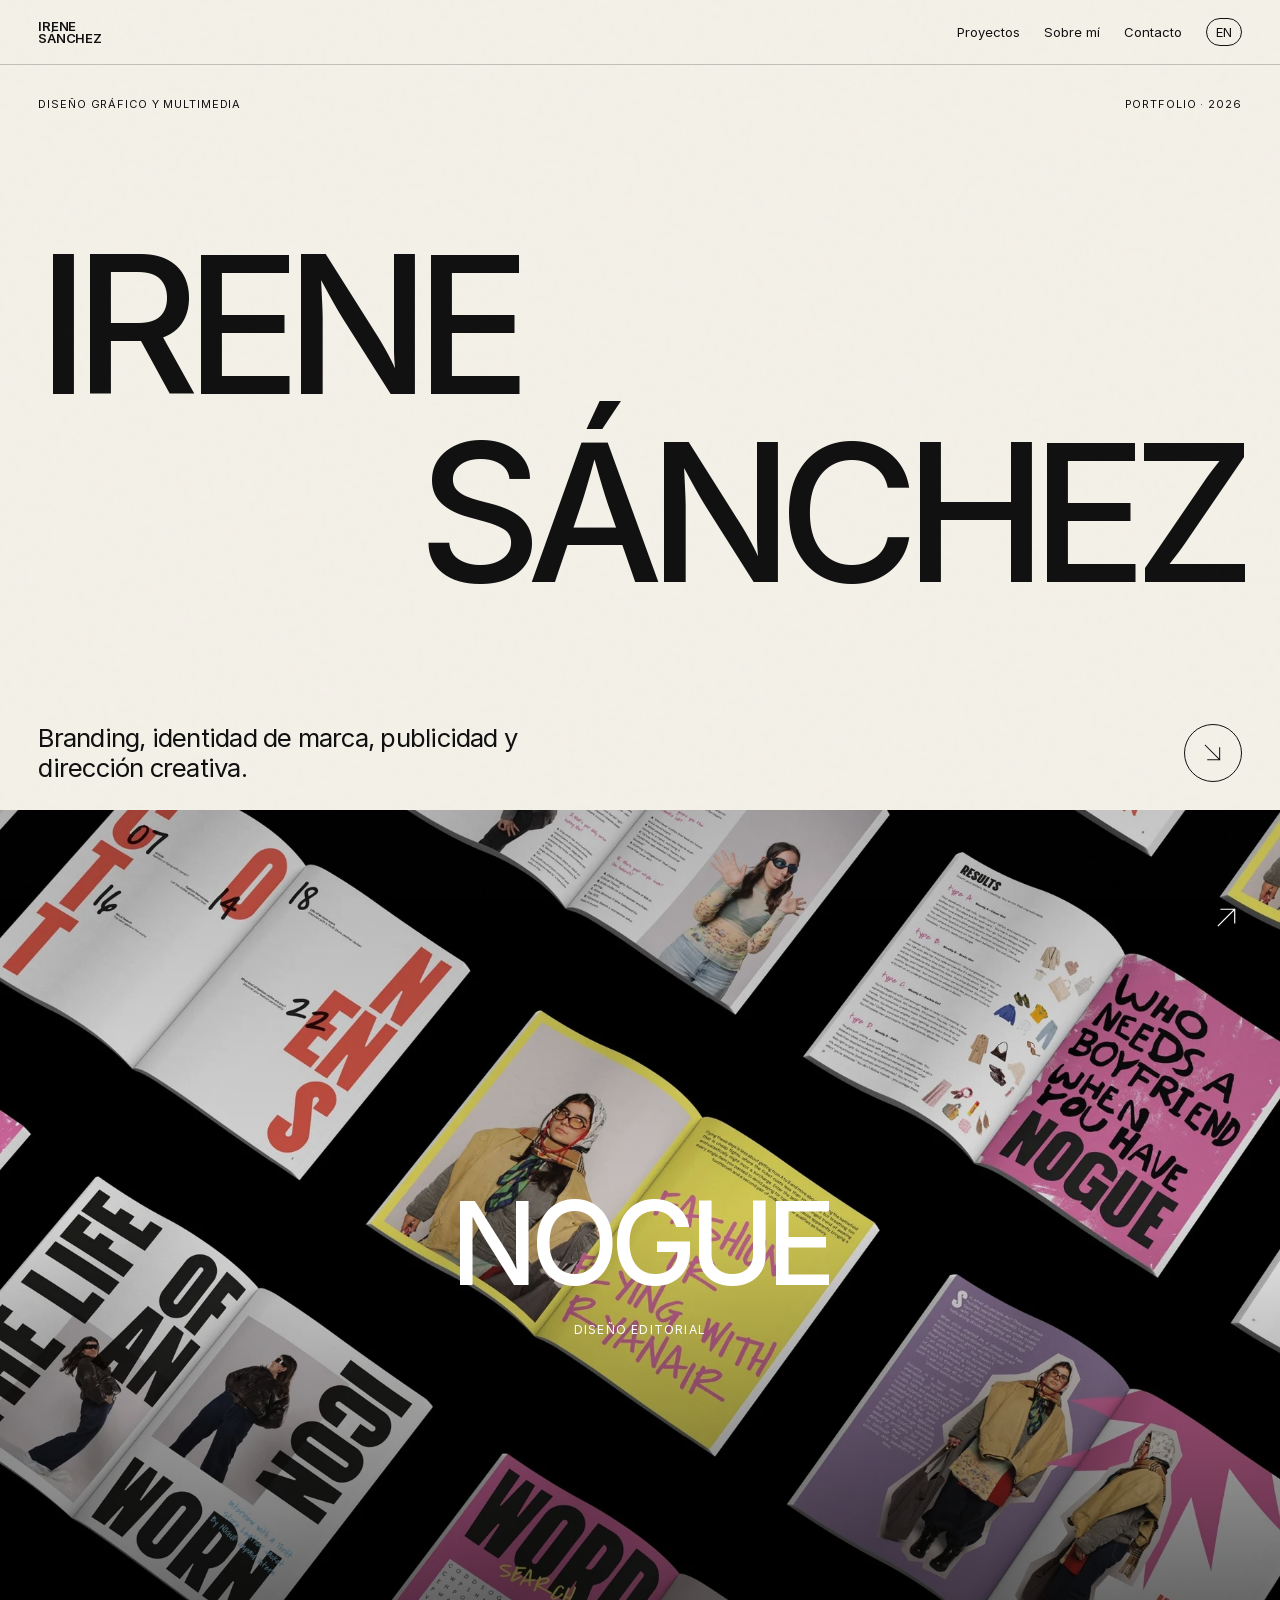
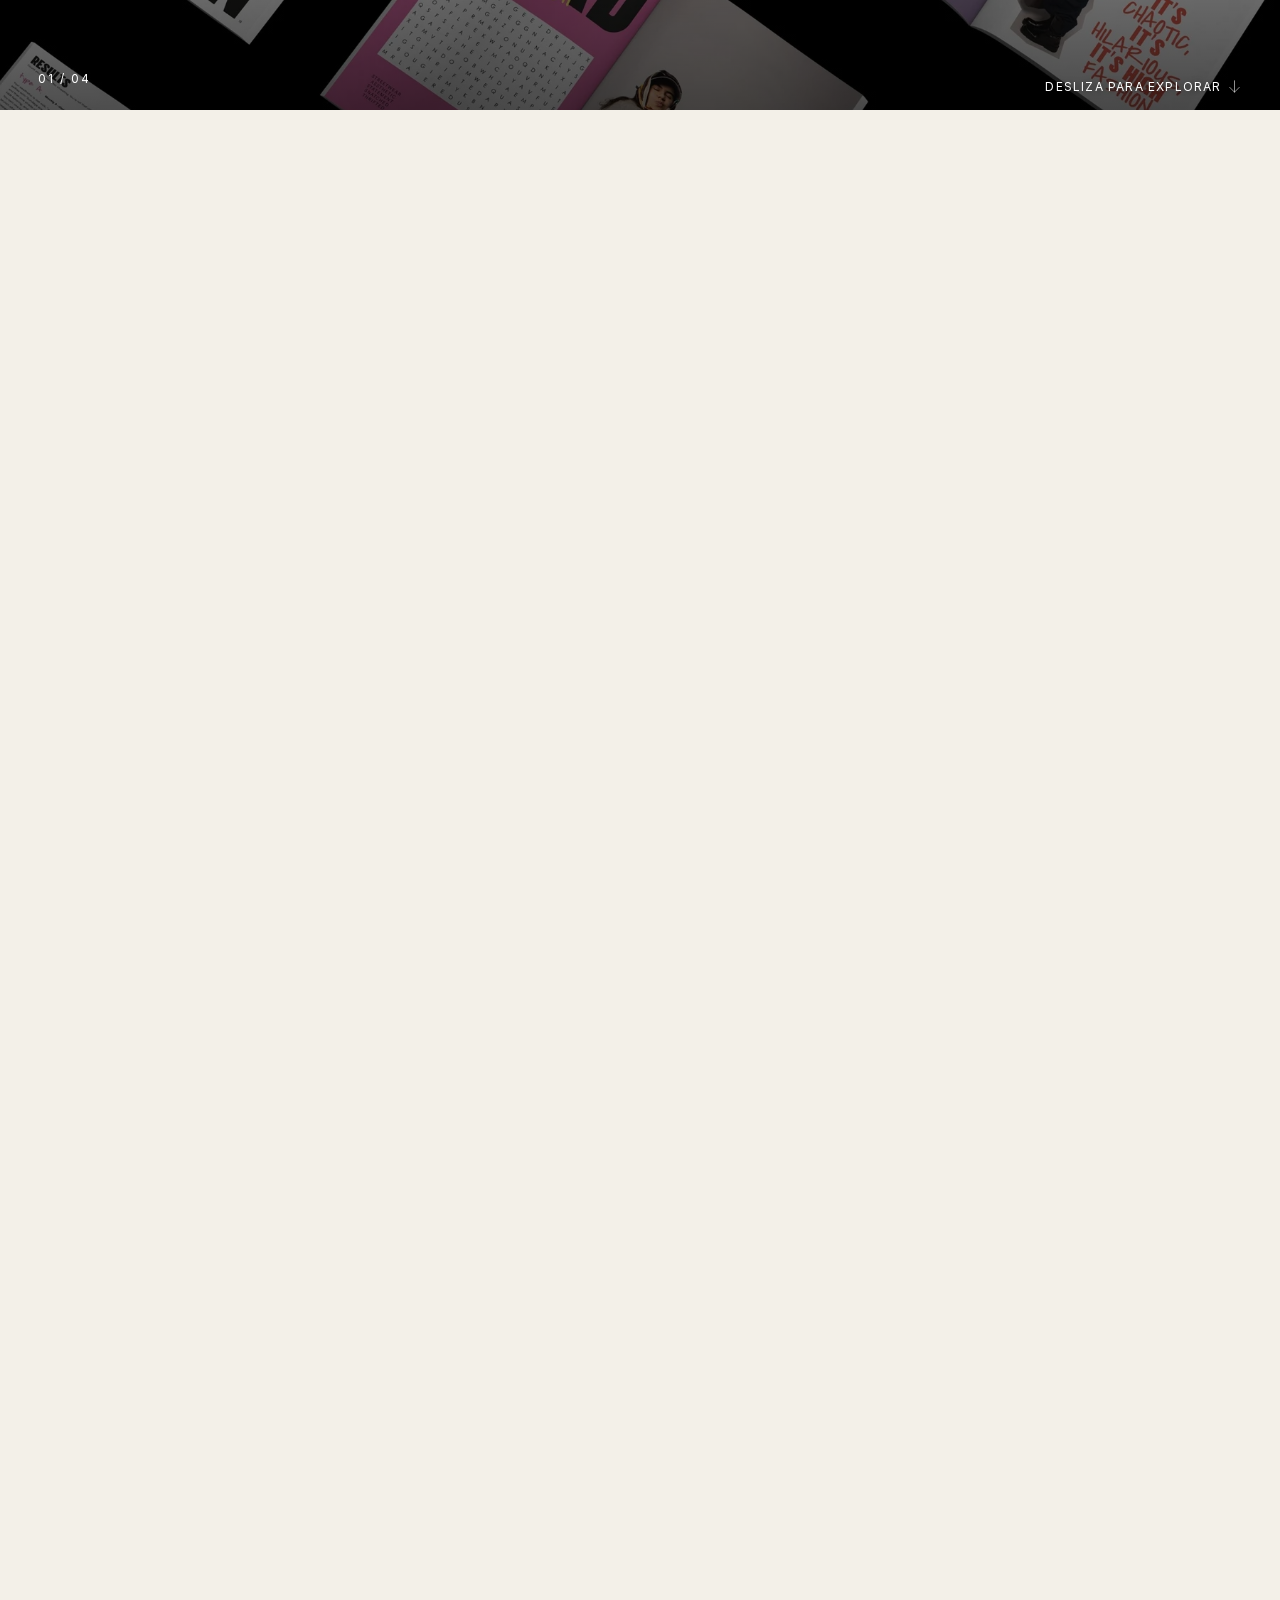
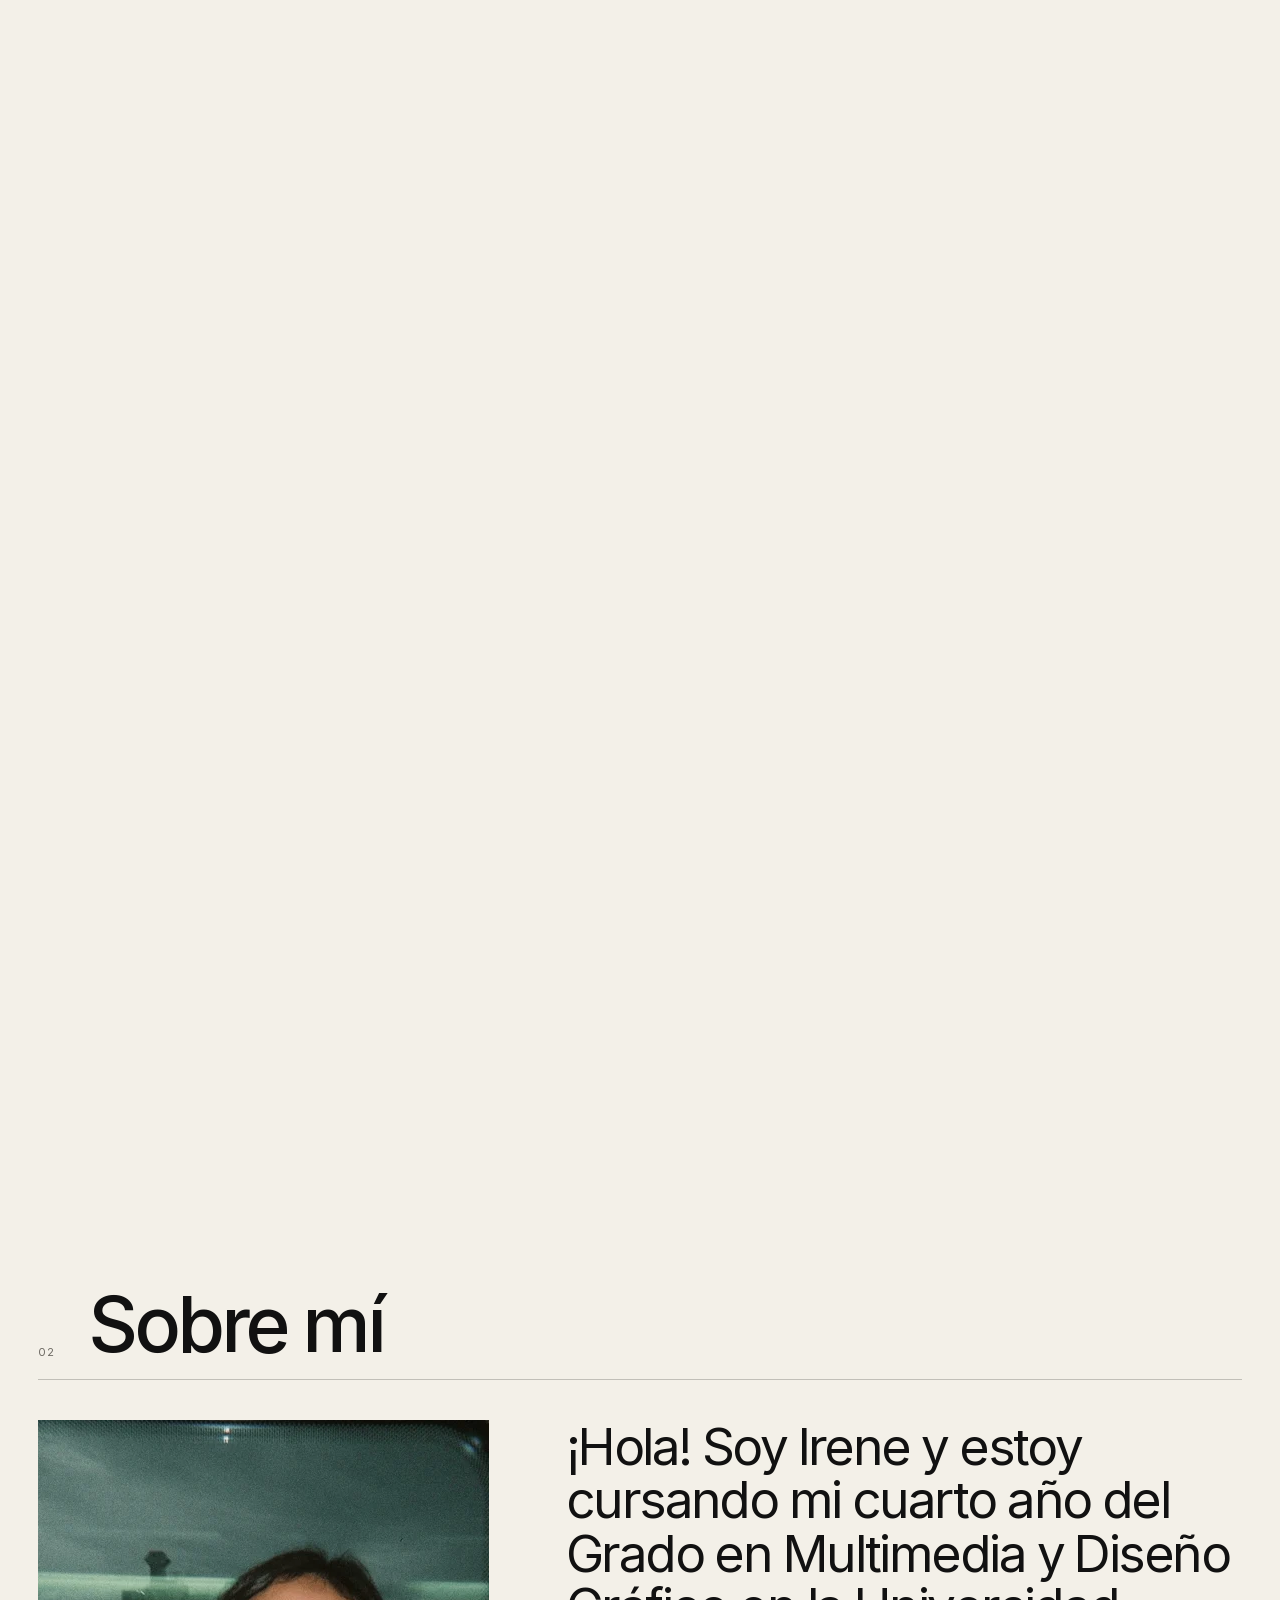
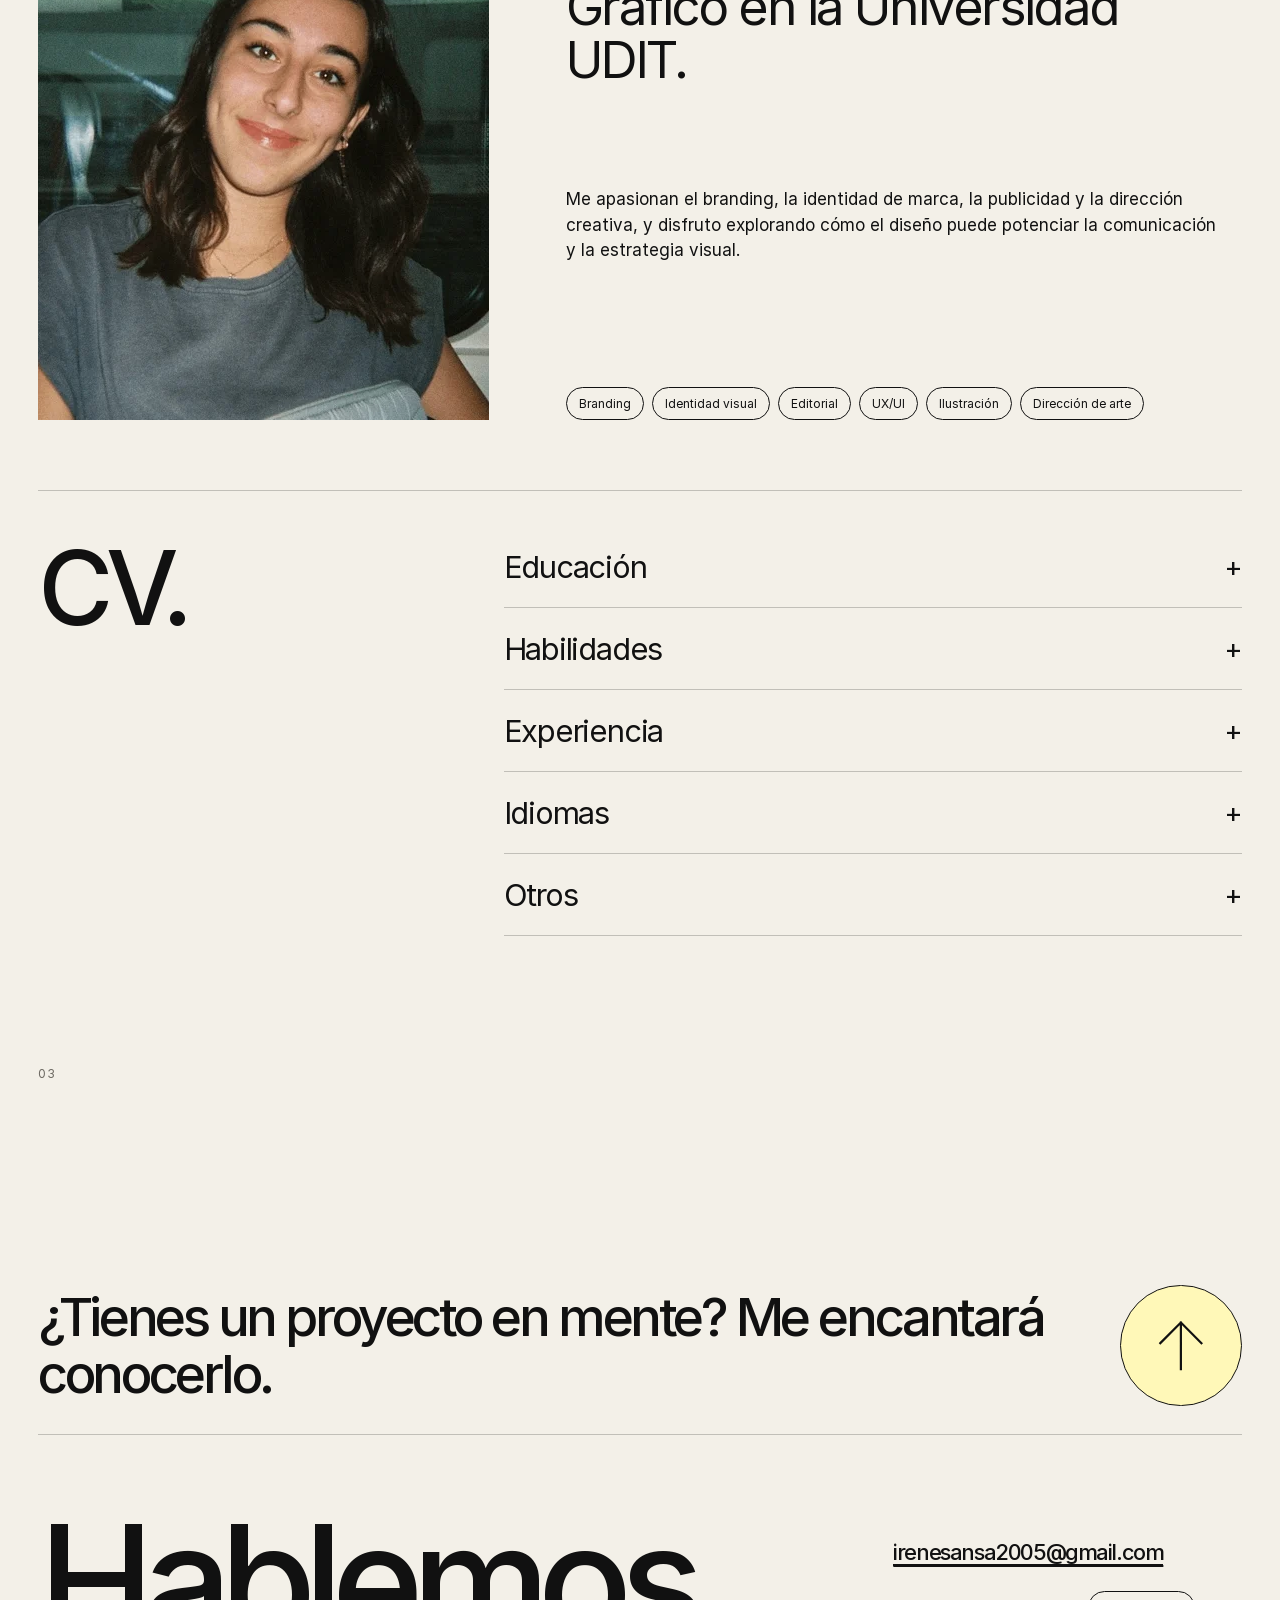
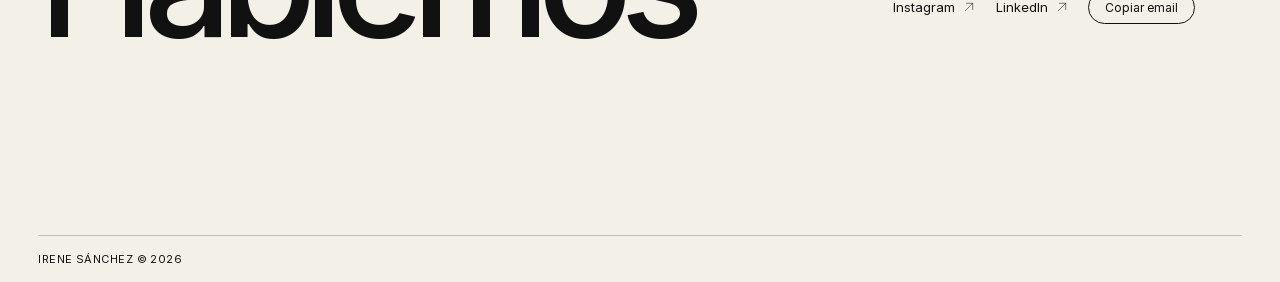
==== commit 9a90467b: "Match project close X stroke to unified arrow icons" ====
--- a/index.html
+++ b/index.html
@@ -103,7 +103,7 @@
 </main>
 
 <dialog id="projectModal" class="project-modal" aria-label="Proyecto" data-en-label="Project">
-  <div class="modal-toolbar"><button id="modalLang" class="lang-toggle" type="button" aria-label="Switch to English">EN</button><button class="modal-close" id="modalClose" type="button" aria-label="Cerrar proyecto" data-en-label="Close project"><svg class="close-cross" viewBox="0 0 40 40" aria-hidden="true" focusable="false"><path d="M5 5L35 35M35 5L5 35" fill="none" stroke="currentColor" stroke-width="4" stroke-linecap="square"/></svg></button></div>
+  <div class="modal-toolbar"><button id="modalLang" class="lang-toggle" type="button" aria-label="Switch to English">EN</button><button class="modal-close" id="modalClose" type="button" aria-label="Cerrar proyecto" data-en-label="Close project"><svg class="close-cross" viewBox="0 0 40 40" aria-hidden="true" focusable="false"><path d="M7 7L33 33M33 7L7 33" fill="none" stroke="currentColor" stroke-width="1.8" stroke-linecap="square" stroke-linejoin="miter"/></svg></button></div>
   <div id="modalContent"></div>
 </dialog>
 </body>
--- a/style.css
+++ b/style.css
@@ -310,3 +310,19 @@
 #contact.home-contact .home-contact-legal{border-top:1px solid var(--line);padding-top:16px;margin-top:auto;font-size:11px;letter-spacing:.04em}
 @media(max-width:850px){#contact.home-contact .home-contact-main{grid-template-columns:1fr;gap:35px}#contact.home-contact .home-contact-main h2{font-size:clamp(72px,15vw,140px)}}
 @media(max-width:560px){#contact.home-contact .home-contact-intro{padding-top:70px;align-items:flex-end;gap:12px}#contact.home-contact .home-contact-intro p{font-size:clamp(28px,7vw,42px)}#contact.home-contact .home-contact-arrow{width:66px;height:66px}#contact.home-contact .home-contact-main{padding:48px 0 75px}}
+
+/* Unified line-drawn arrows: same crisp shape, original positions and directions. */
+.line-arrow{display:inline-block;width:1em;height:1em;flex:none;vertical-align:-.12em;overflow:visible}
+.line-arrow-up{transform:rotate(0deg)}
+.line-arrow-up-right{transform:rotate(45deg)}
+.line-arrow-down-right{transform:rotate(135deg)}
+.line-arrow-down{transform:rotate(180deg)}
+.round-link .line-arrow{width:27px;height:27px}
+.round-link:hover{transform:none}
+.showcase-open .line-arrow{width:31px;height:31px}
+.gallery-note-end .line-arrow{width:28px;height:28px}
+.back-projects .line-arrow{width:16px;height:16px;margin-left:5px;vertical-align:-.2em}
+#contact.home-contact .contact-links a .line-arrow{width:14px;height:14px;margin-left:3px}
+.intro-skip .line-arrow{width:14px;height:14px;vertical-align:-.18em}
+.scroll-prompt{display:inline-flex;align-items:center;gap:5px}
+.scroll-prompt .line-arrow{width:15px;height:15px}
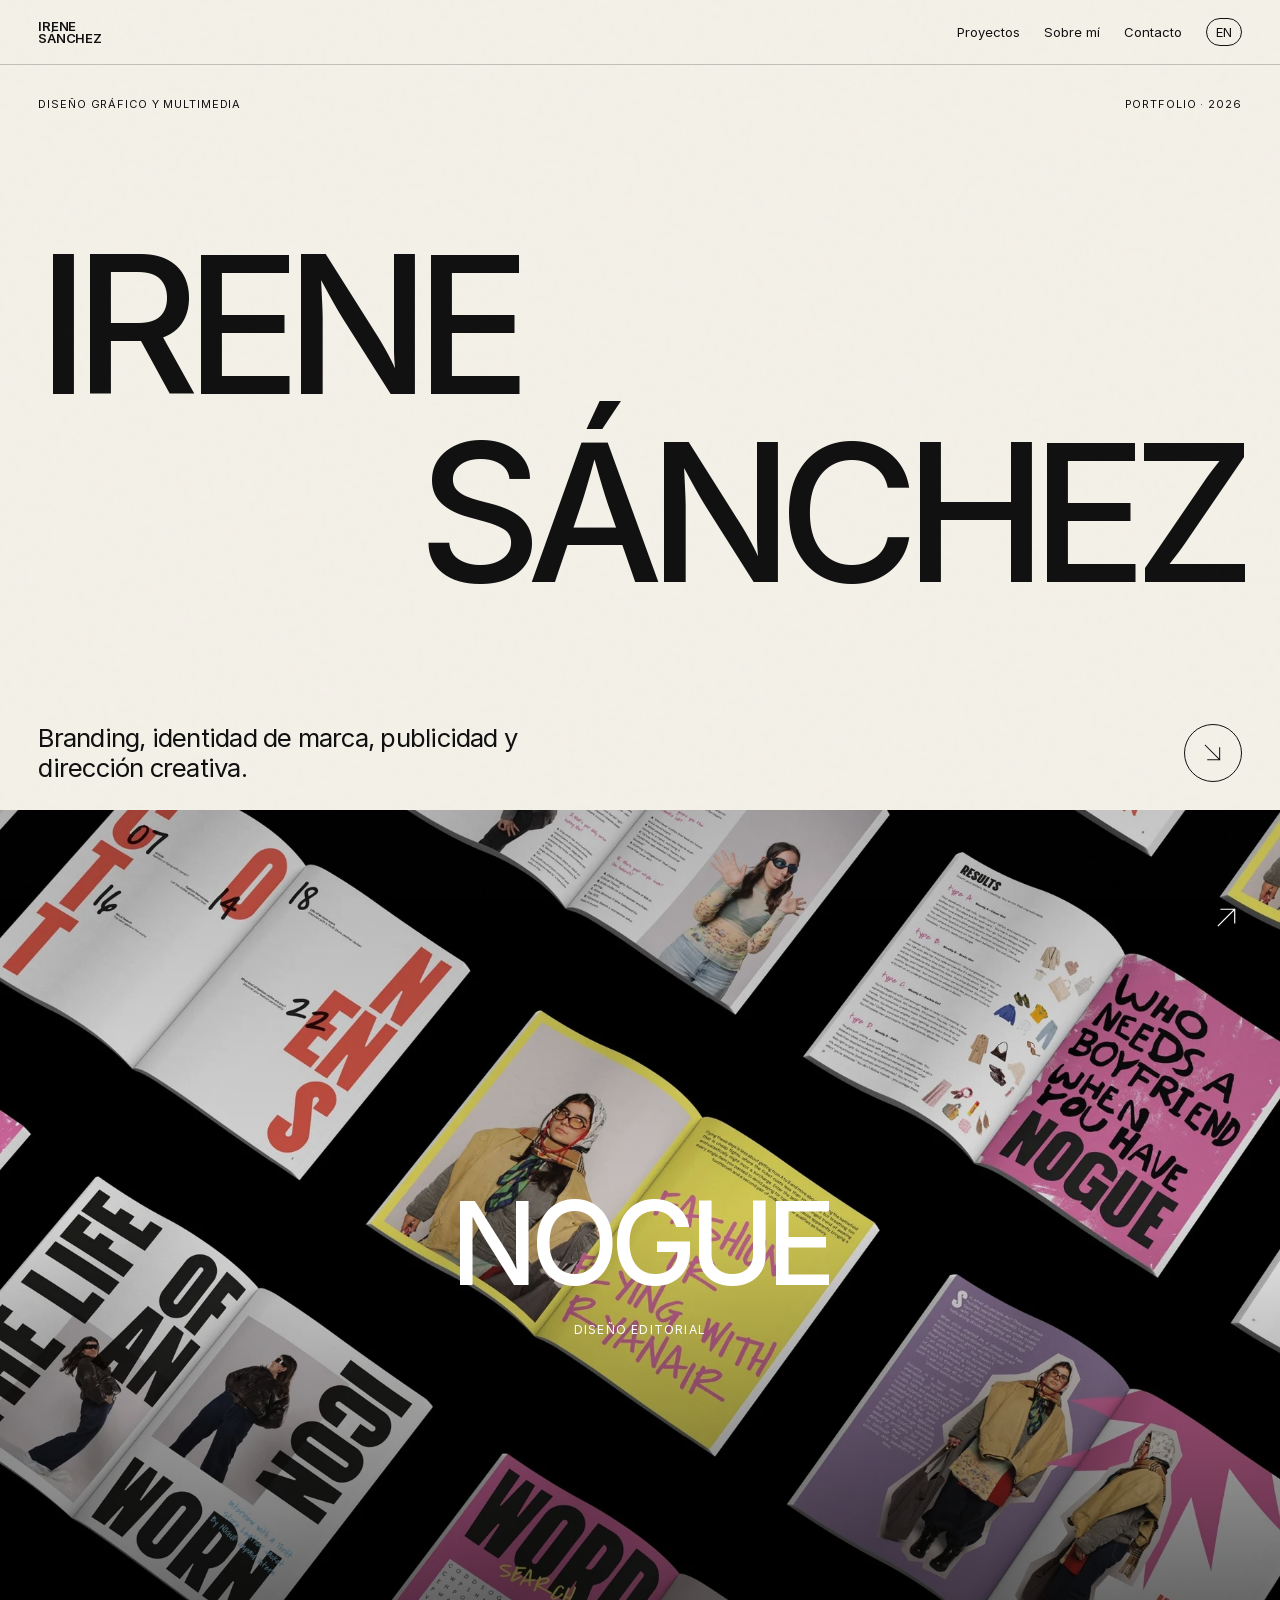
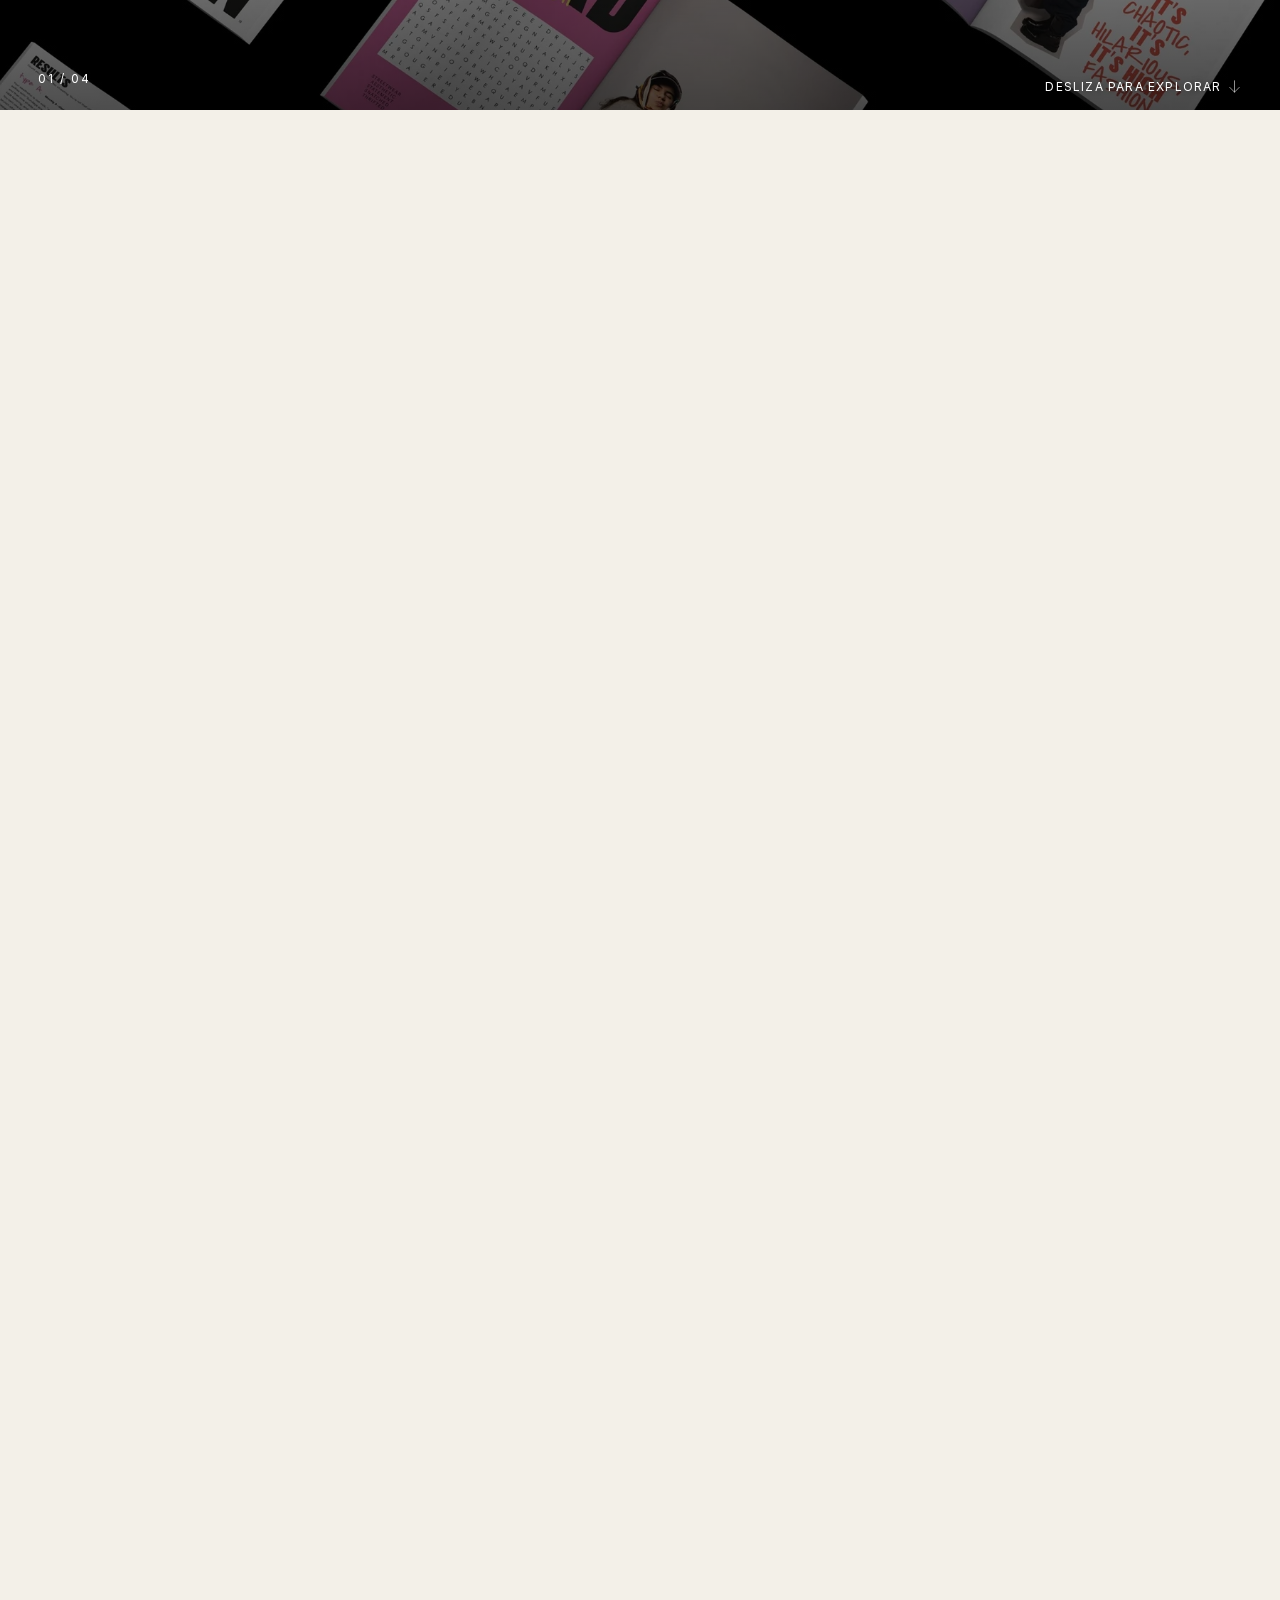
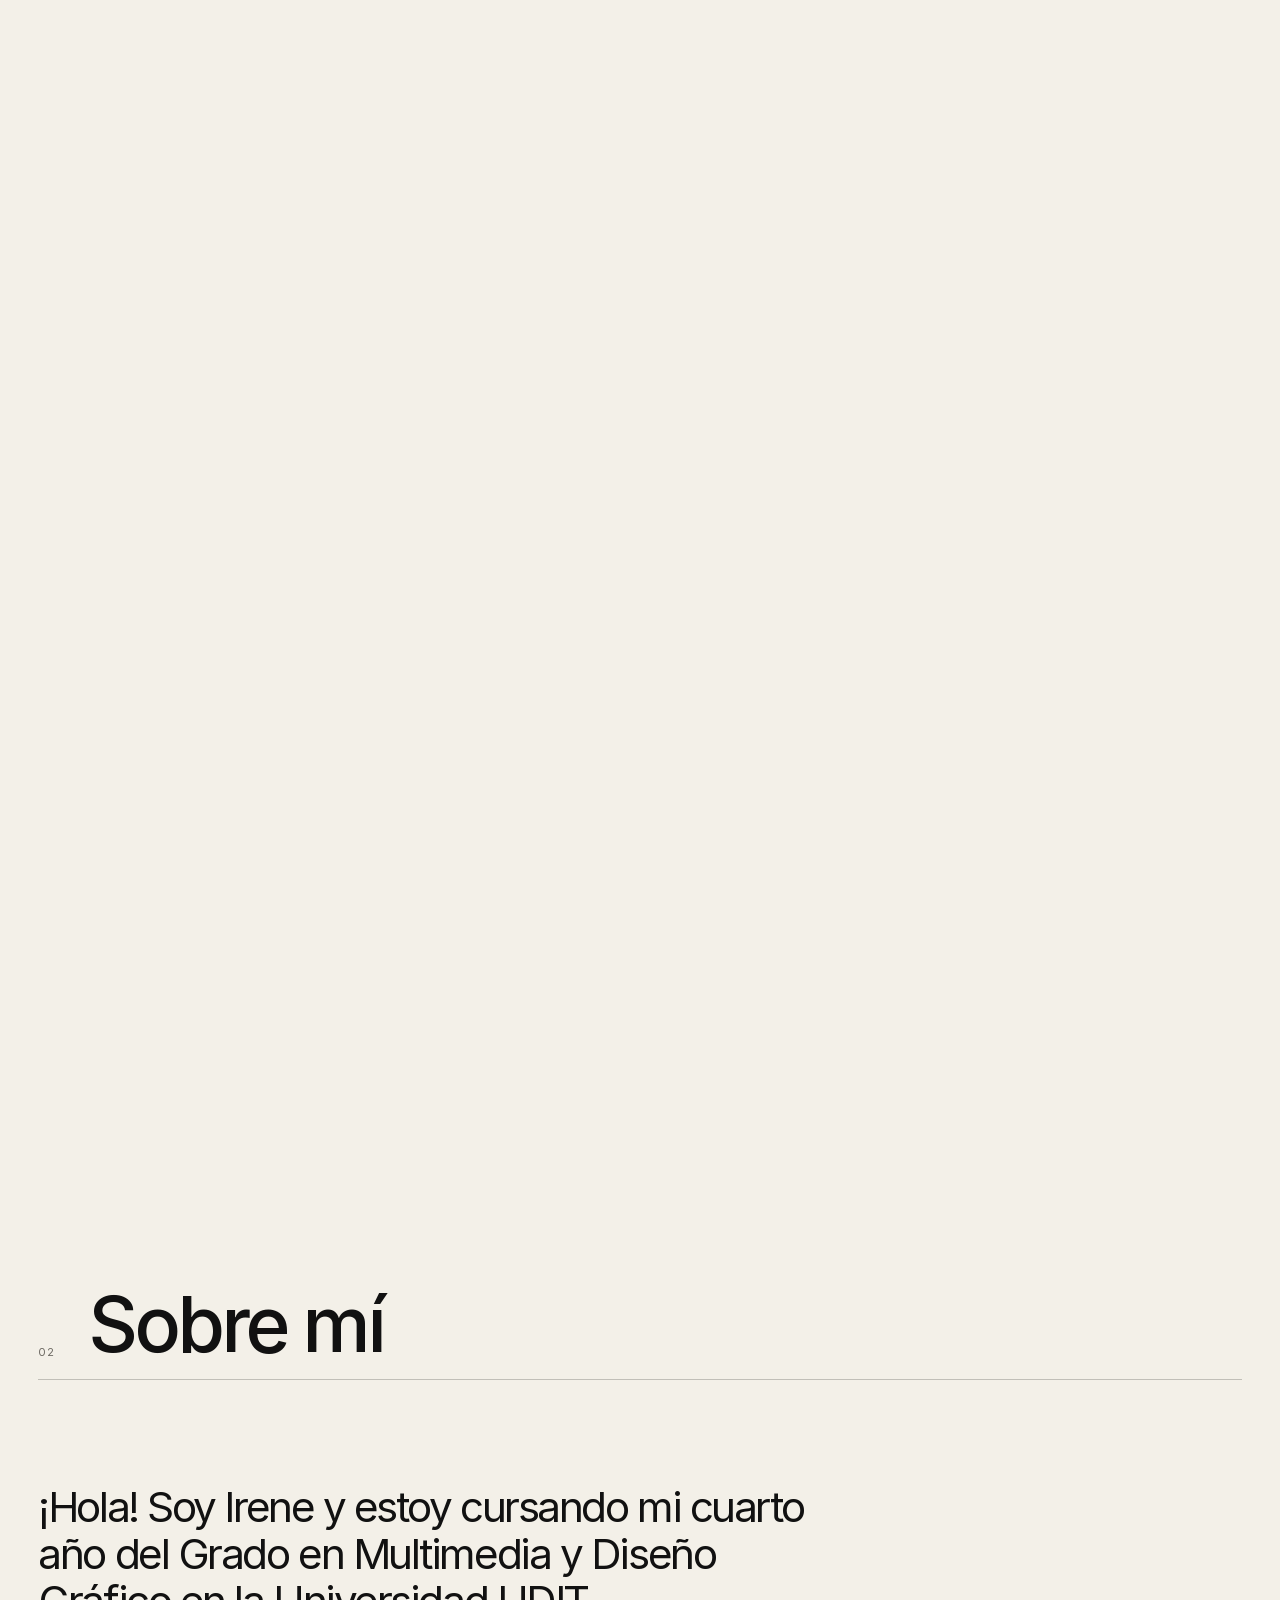
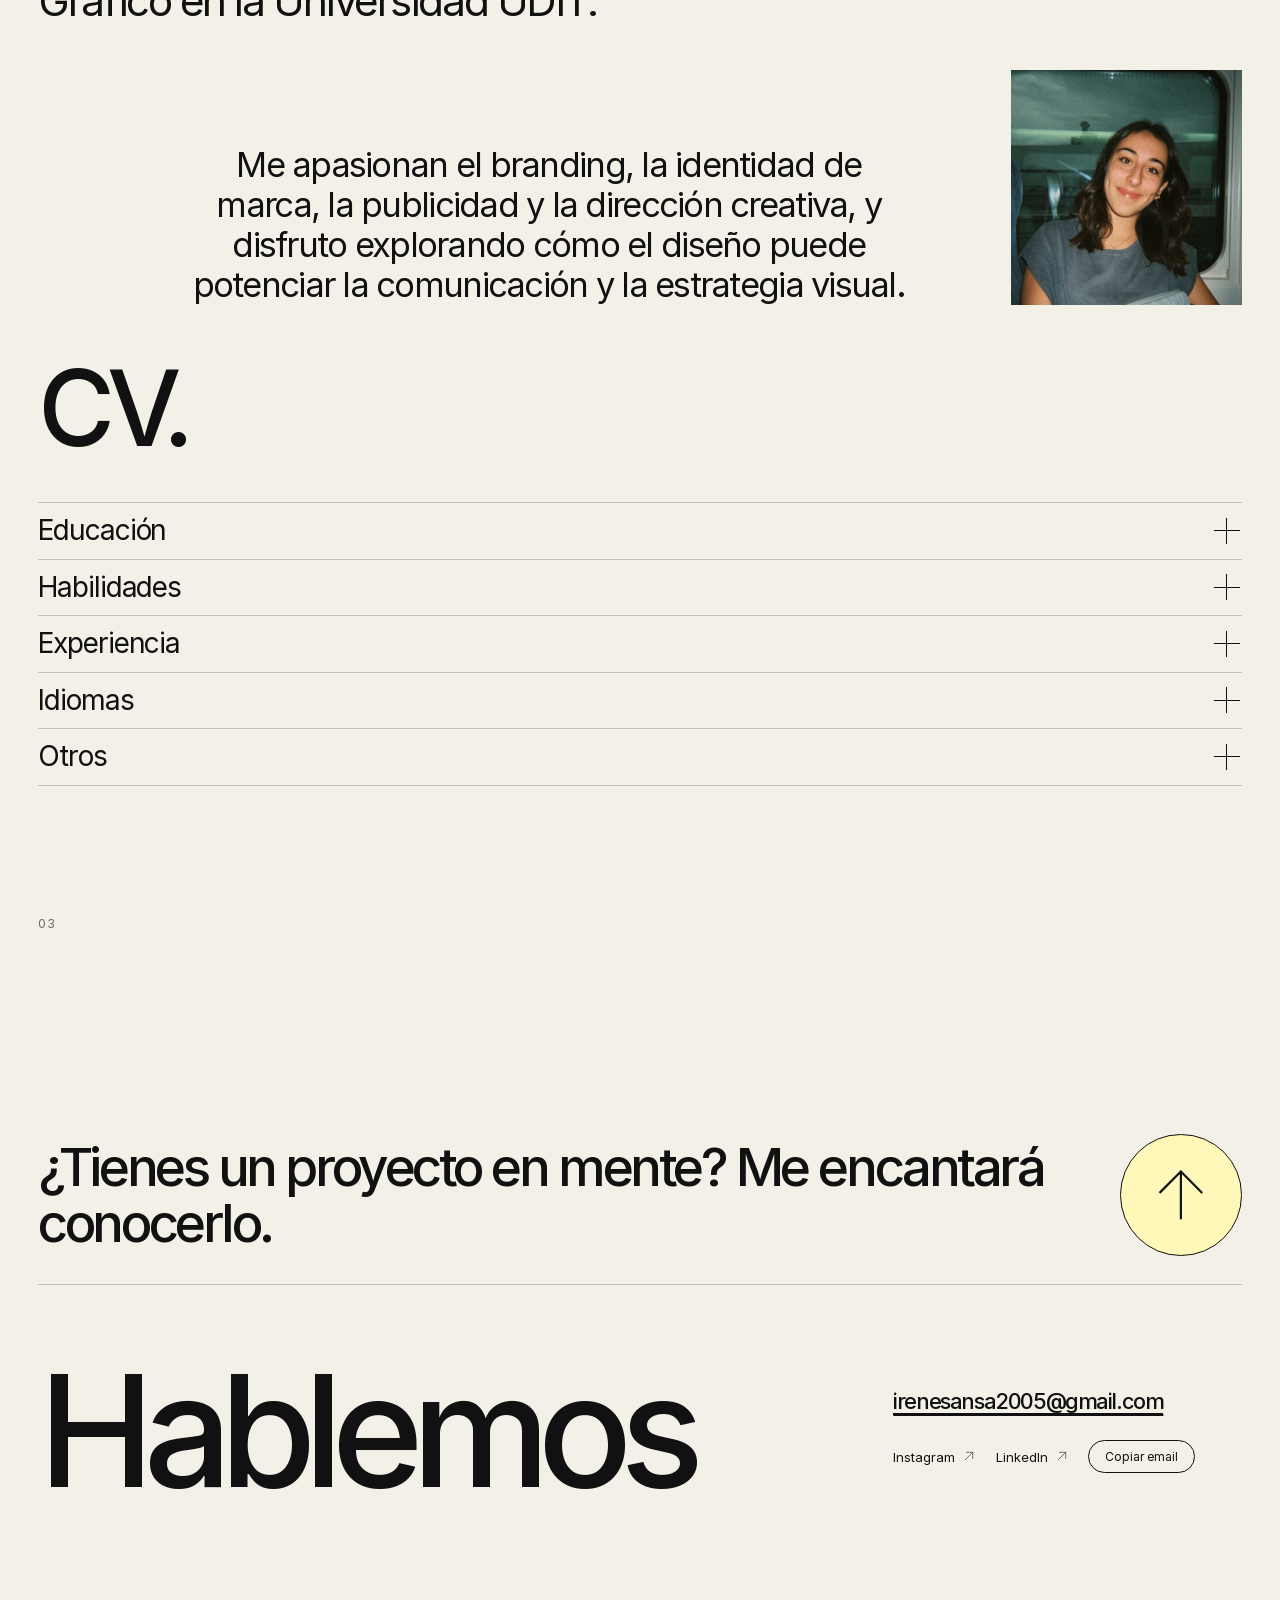
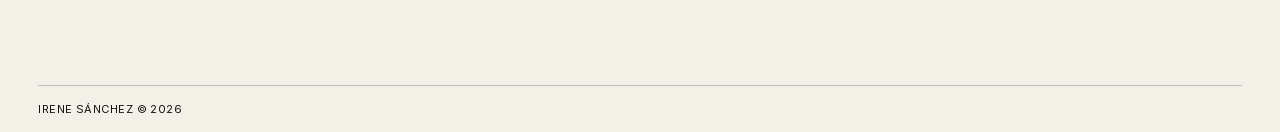
==== commit 775a7aec: "Remove skills tags from About section only" ====
--- a/index.html
+++ b/index.html
@@ -57,7 +57,7 @@
 </section>
 
 <!-- 03 · SOBRE MÍ Y CV -->
-<section id="about" class="about section-pad"><div class="section-head reveal"><span class="eyebrow">02</span><h2 data-en="About me">Sobre mí</h2></div><div class="about-grid"><div class="about-photo reveal"><img src="assets/osTMtiUpKX55ZkVfi2Y7F7M1ns.webp" width="589" height="600" alt="Irene Sánchez" class="" loading="lazy" decoding="async"></div><div class="about-copy reveal"><p data-en="Hi! I’m Irene, a fourth-year Multimedia and Graphic Design student at UDIT University." class="about-lead">¡Hola! Soy Irene y estoy cursando mi cuarto año del Grado en Multimedia y Diseño Gráfico en la Universidad UDIT.</p><p data-en="I’m passionate about branding, visual identity, advertising and creative direction. I enjoy exploring how design can enhance communication and visual strategy." class="">Me apasionan el branding, la identidad de marca, la publicidad y la dirección creativa, y disfruto explorando cómo el diseño puede potenciar la comunicación y la estrategia visual.</p><div class="skills"><span data-en="Branding" >Branding</span><span data-en="Visual identity" >Identidad visual</span><span data-en="Editorial" >Editorial</span><span data-en="UX/UI" >UX/UI</span><span data-en="Illustration" >Ilustración</span><span data-en="Art direction" >Dirección de arte</span></div></div></div>
+<section id="about" class="about section-pad"><div class="section-head reveal"><span class="eyebrow">02</span><h2 data-en="About me">Sobre mí</h2></div><div class="about-grid"><div class="about-photo reveal"><img src="assets/osTMtiUpKX55ZkVfi2Y7F7M1ns.webp" width="589" height="600" alt="Irene Sánchez" class="" loading="lazy" decoding="async"></div><div class="about-copy reveal"><p data-en="Hi! I’m Irene, a fourth-year Multimedia and Graphic Design student at UDIT University." class="about-lead">¡Hola! Soy Irene y estoy cursando mi cuarto año del Grado en Multimedia y Diseño Gráfico en la Universidad UDIT.</p><p data-en="I’m passionate about branding, visual identity, advertising and creative direction. I enjoy exploring how design can enhance communication and visual strategy." class="">Me apasionan el branding, la identidad de marca, la publicidad y la dirección creativa, y disfruto explorando cómo el diseño puede potenciar la comunicación y la estrategia visual.</p></div></div>
 <div class="cv-full"><h3>CV.</h3><div class="cv-details"><details><summary data-en="Education" >Educación</summary><div class="cv-content" data-language="es" lang="es" ><p><strong>UDIT · 2023–2027</strong><br>Grado en Diseño Multimedia y Gráfico.</p><p><strong>Curso de comunicación · Octubre 2025</strong><br>Impartido por Claudio Hernández Olalla, fundador de Create Talent y profesor en IESE Business School.</p><p><strong>Colegio Irabia-Izaga · 2009–2023</strong><br>Educación escolar.</p></div><div class="cv-content" data-language="en" lang="en" hidden><p><strong>UDIT · 2023–2027</strong><br>Bachelor in Multimedia and Graphic Design.</p><p><strong>Communication course · October 2025</strong><br>Taught by Claudio Hernández Olalla, founder of Create Talent and professor at IESE Business School.</p><p><strong>Colegio Irabia-Izaga · 2009–2023</strong><br>School education.</p></div></details>
 <details><summary data-en="Skills" >Habilidades</summary><div class="cv-content" data-language="es" lang="es" ><p><strong>Figma · Illustrator · Photoshop · InDesign · Procreate</strong></p><p>Mentalidad creativa · Trabajo en equipo · Proactividad · Sentido de la responsabilidad · Ganas de aprender · Capacidad para resolver problemas.</p></div><div class="cv-content" data-language="en" lang="en" hidden><p><strong>Figma · Illustrator · Photoshop · InDesign · Procreate</strong></p><p>Creative thinking · Teamwork · Proactivity · Responsibility · Willingness to learn · Problem-solving.</p></div></details>
 <details><summary data-en="Experience" >Experiencia</summary><div class="cv-content" data-language="es" lang="es" ><ul><li>Interbrand · Design Intern · Octubre 2025–mayo 2026.</li><li>Borneo, Agencia de Comunicación y Publicidad Creativa · Prácticas extracurriculares · Verano 2025, 3 meses.</li><li>Equipo de organización de la Carrera Solidaria del proyecto europeo T4i, respaldado por la Fundación Diálogos en pro de la inclusión y la integración.</li><li>Responsable de Secretaría en el Colegio Mayor Somosierra.</li><li>Camarera en eventos y bodas en el Hotel El Toro Luze, Pamplona · 2 años.</li><li>Atención en un stand durante el evento You Lead.</li><li>Profesora particular de historia y matemáticas.</li><li>Cuidadora de niños en eventos del Colegio Irabia-Izaga.</li></ul></div><div class="cv-content" data-language="en" lang="en" hidden><ul><li>Interbrand · Design Intern · October 2025–May 2026.</li><li>Borneo, creative communication and advertising agency · Extracurricular internship · Summer 2025, 3 months.</li><li>Member of the organising team for the T4i European project charity race, supported by Fundación Diálogos to promote inclusion and integration.</li><li>Secretariat coordinator at Colegio Mayor Somosierra.</li><li>Event and wedding waitress at Hotel El Toro Luze, Pamplona · 2 years.</li><li>Event stand staff at You Lead.</li><li>Private tutor in history and mathematics.</li><li>Childcare at Colegio Irabia-Izaga events.</li></ul></div></details>
--- a/style.css
+++ b/style.css
@@ -326,3 +326,56 @@
 .intro-skip .line-arrow{width:14px;height:14px;vertical-align:-.18em}
 .scroll-prompt{display:inline-flex;align-items:center;gap:5px}
 .scroll-prompt .line-arrow{width:15px;height:15px}
+
+/* CV accordions: thin square-ended plus/minus icons matching the close X. */
+.cv-details summary::after{content:"";display:block;flex:0 0 30px;width:30px;height:30px;background:linear-gradient(var(--ink),var(--ink)) center/26px 1.35px no-repeat,linear-gradient(var(--ink),var(--ink)) center/1.35px 26px no-repeat}
+.cv-details details[open] summary::after{content:"";background:linear-gradient(var(--ink),var(--ink)) center/26px 1.35px no-repeat}
+
+
+/* About layout — wireframe composition. Existing image, text and CV unchanged. */
+#about.about .about-grid{display:grid;grid-template-columns:minmax(0,1fr) clamp(185px,18vw,285px);column-gap:clamp(35px,8vw,145px);align-items:end;padding:clamp(40px,5vw,75px) 0 clamp(30px,4vw,65px)}
+#about.about .about-copy{grid-column:1;grid-row:1;min-height:clamp(330px,31vw,480px);display:flex;flex-direction:column;justify-content:space-between;gap:30px}
+#about.about .about-copy .about-lead{max-width:740px;margin:0;font-size:clamp(32px,3.65vw,61px);line-height:1.08;letter-spacing:-.058em}
+#about.about .about-copy>p:not(.about-lead){font-size:clamp(17px,1.55vw,23px);line-height:1.28;letter-spacing:-.035em;max-width:720px;margin:0}
+#about.about .about-photo{grid-column:2;grid-row:1;width:100%;max-width:285px;align-self:end;justify-self:end}
+#about.about .about-photo img{display:block;width:100%;height:auto;aspect-ratio:auto;object-fit:contain;filter:none}
+#about.about .about-copy .skills{margin-top:0}
+#about.about .cv-full{display:block;border-top:0;padding-top:0}
+#about.about .cv-full>h3{font-size:clamp(75px,8.2vw,132px);line-height:1;letter-spacing:-.08em;margin:0 0 clamp(27px,3.2vw,53px)}
+#about.about .cv-details{width:100%}
+#about.about .cv-details details:first-child{border-top:1px solid var(--line)}
+#about.about .cv-details summary{padding:12px 0;font-size:clamp(23px,2.2vw,36px);line-height:1.12}
+@media(max-width:760px){
+ #about.about .about-grid{grid-template-columns:minmax(0,1fr) clamp(125px,27vw,205px);gap:22px;padding:35px 0 50px}
+ #about.about .about-copy{min-height:0;gap:26px}
+ #about.about .about-copy .about-lead{font-size:clamp(25px,4.8vw,43px)}
+ #about.about .about-copy>p:not(.about-lead){font-size:clamp(15px,2.5vw,19px)}
+ #about.about .cv-full>h3{font-size:clamp(70px,12vw,110px)}
+}
+@media(max-width:540px){
+ #about.about .about-grid{grid-template-columns:minmax(0,1fr) 120px;gap:15px;align-items:end}
+ #about.about .about-copy .about-lead{font-size:clamp(25px,6vw,35px)}
+ #about.about .about-copy>p:not(.about-lead){font-size:15px}
+ #about.about .about-photo{align-self:end}
+ #about.about .about-copy .skills{grid-column:1}
+ #about.about .cv-full>h3{font-size:74px}
+}
+
+
+/* About copy layout refinement — reference: introduction top-left, closing paragraph centered below. */
+#about.about .about-grid{padding-top:clamp(65px,8vw,130px)}
+#about.about .about-copy{min-height:clamp(350px,33vw,510px);justify-content:flex-start;gap:0}
+#about.about .about-copy .about-lead{font-size:clamp(31px,3.3vw,55px);max-width:780px;line-height:1.12}
+#about.about .about-copy>p:not(.about-lead){align-self:flex-end;text-align:center;max-width:720px;margin-top:auto;margin-bottom:0;font-size:clamp(22px,2.7vw,42px);line-height:1.16;letter-spacing:-.05em}
+#about.about .about-copy .skills{margin-top:20px}
+@media(max-width:760px){
+ #about.about .about-grid{padding-top:48px}
+ #about.about .about-copy{min-height:clamp(300px,45vw,420px)}
+ #about.about .about-copy .about-lead{font-size:clamp(25px,4.2vw,40px)}
+ #about.about .about-copy>p:not(.about-lead){font-size:clamp(20px,3.2vw,30px)}
+}
+@media(max-width:540px){
+ #about.about .about-copy{min-height:0;gap:34px}
+ #about.about .about-copy .about-lead{font-size:clamp(24px,6vw,34px)}
+ #about.about .about-copy>p:not(.about-lead){font-size:clamp(18px,4vw,25px);margin-top:0;text-align:left}
+}
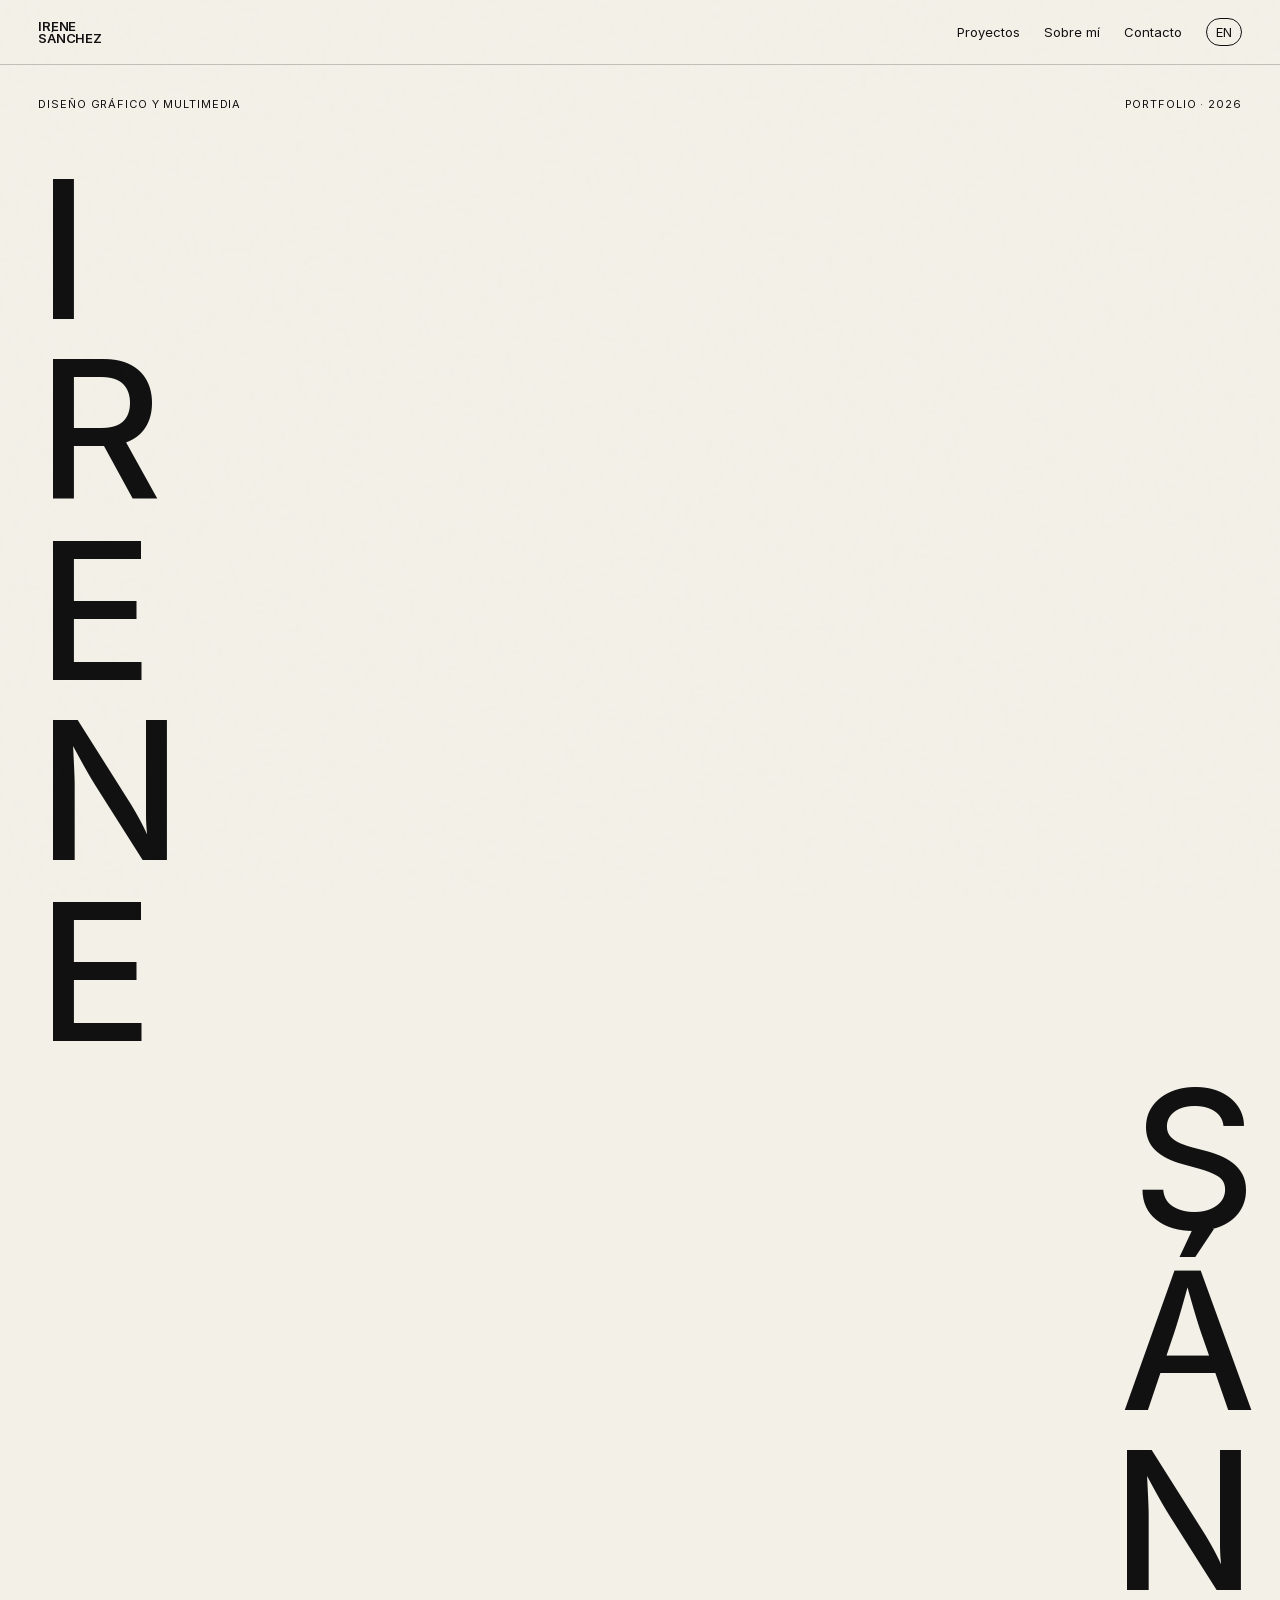
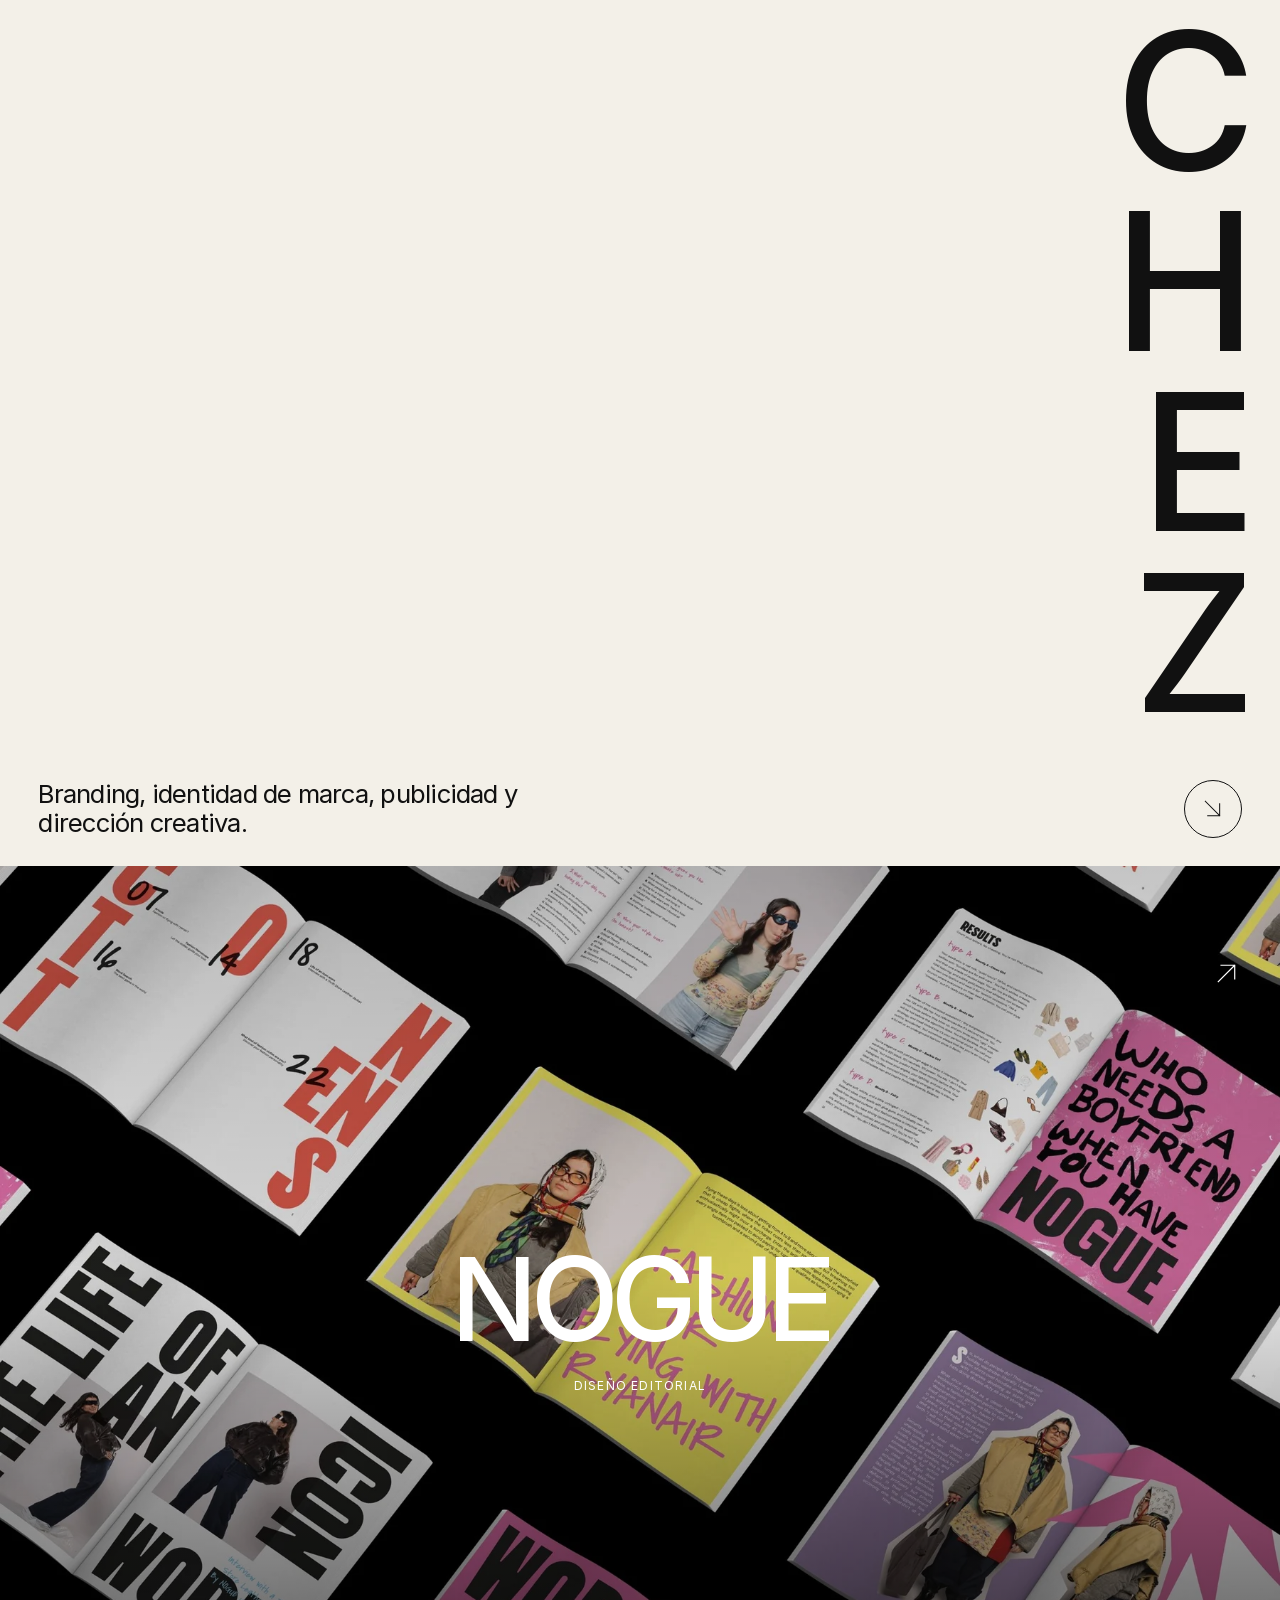
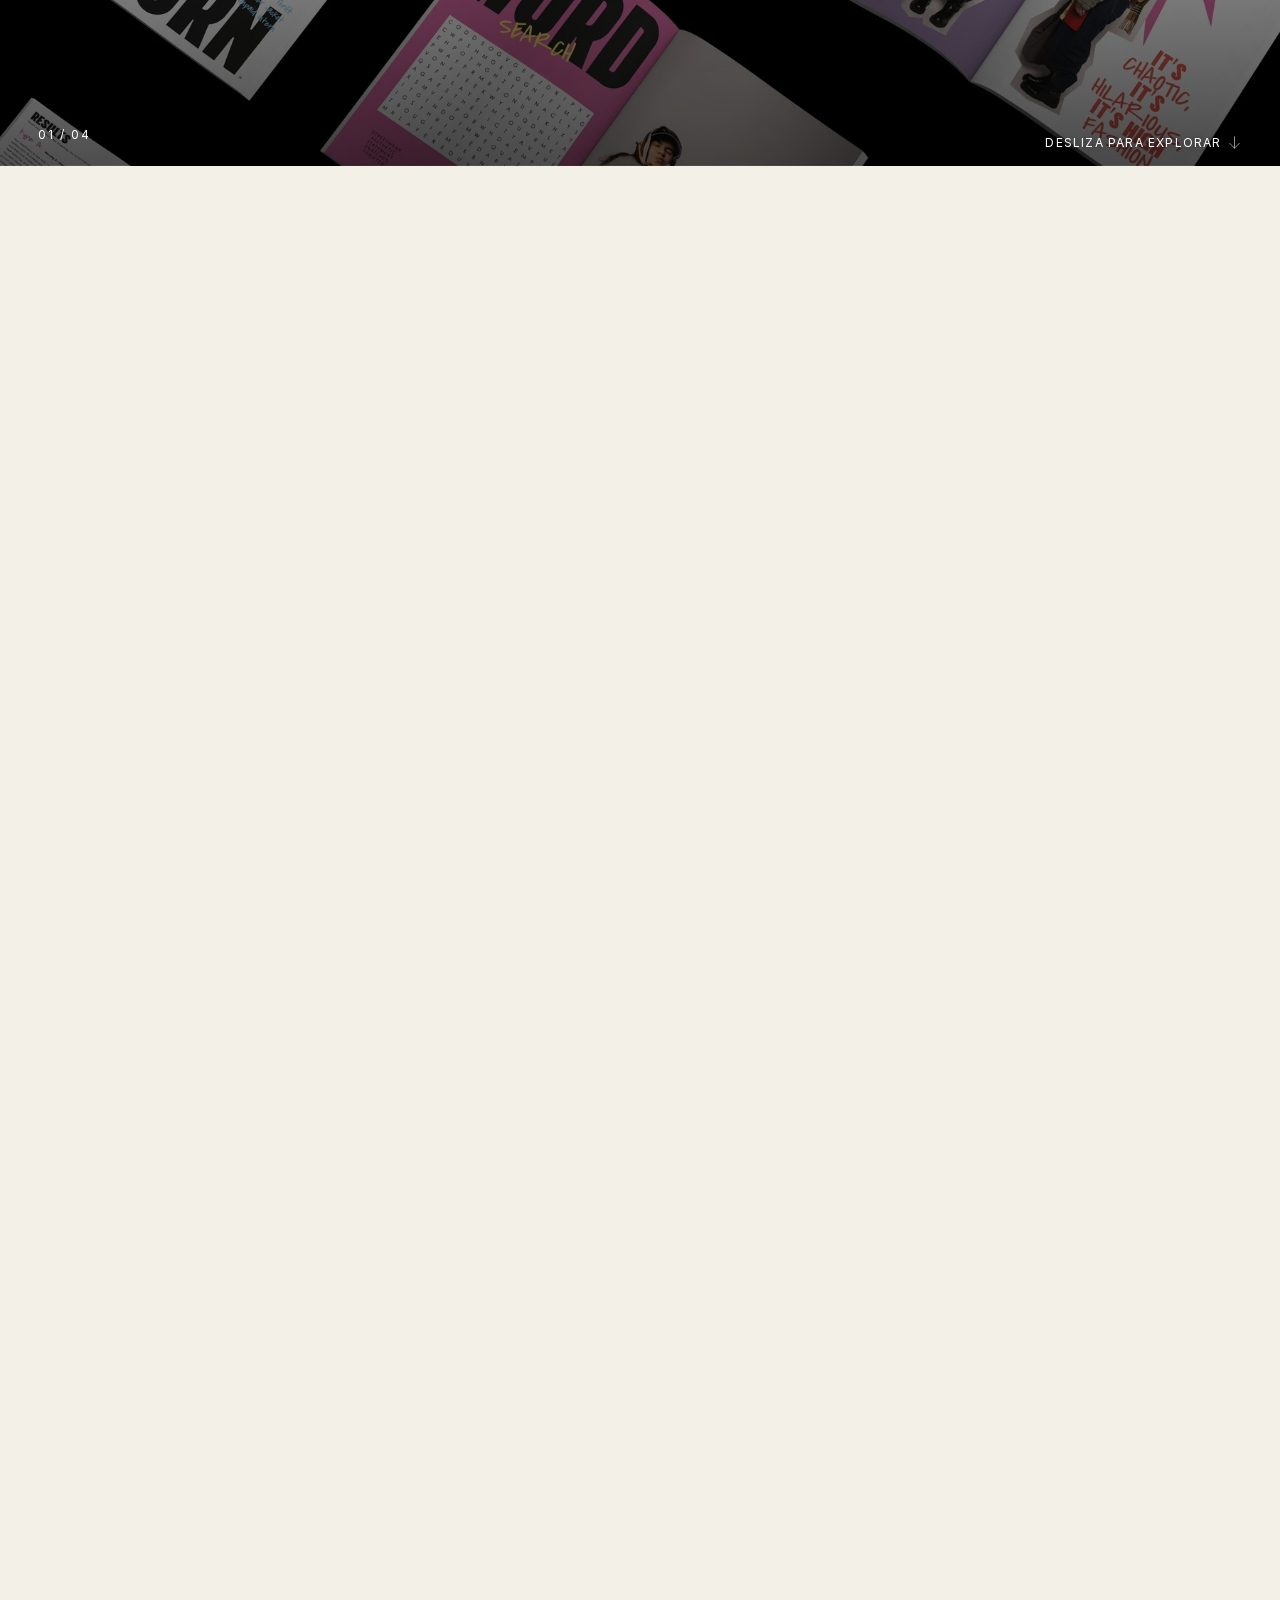
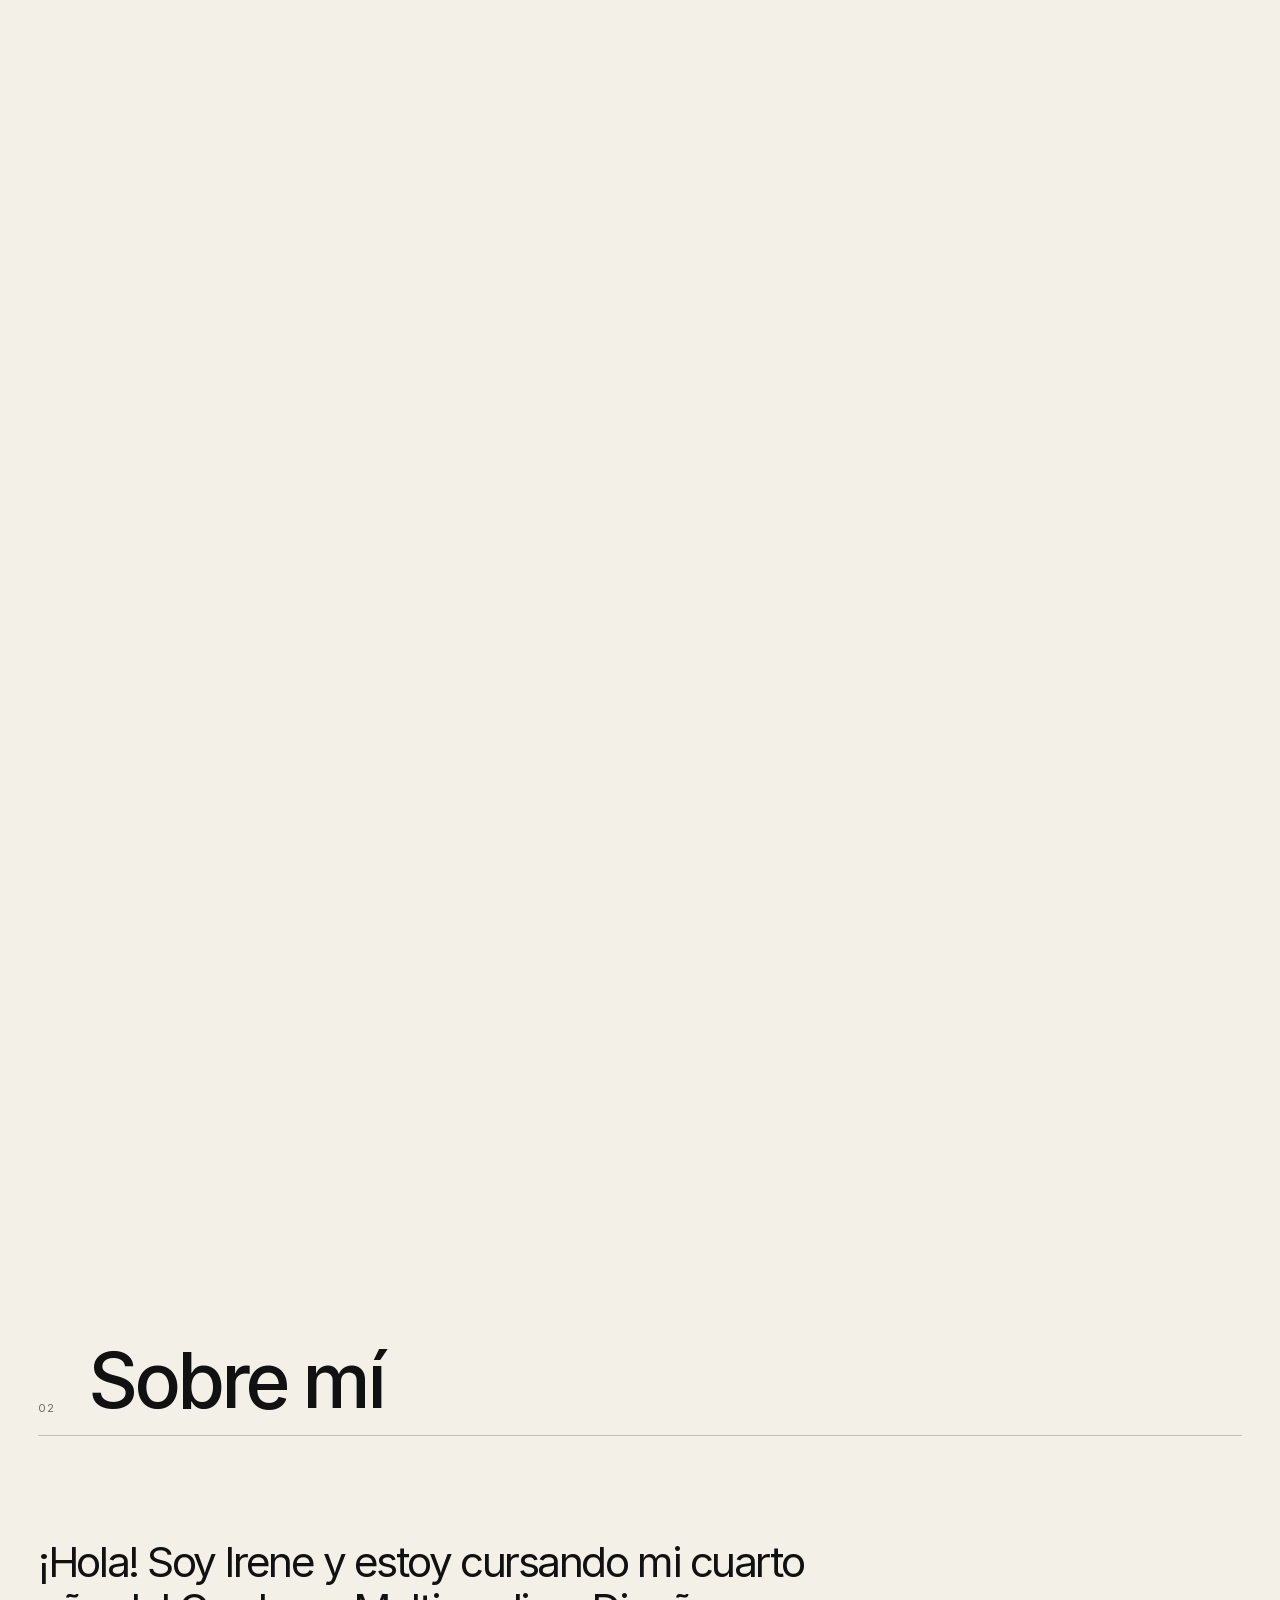
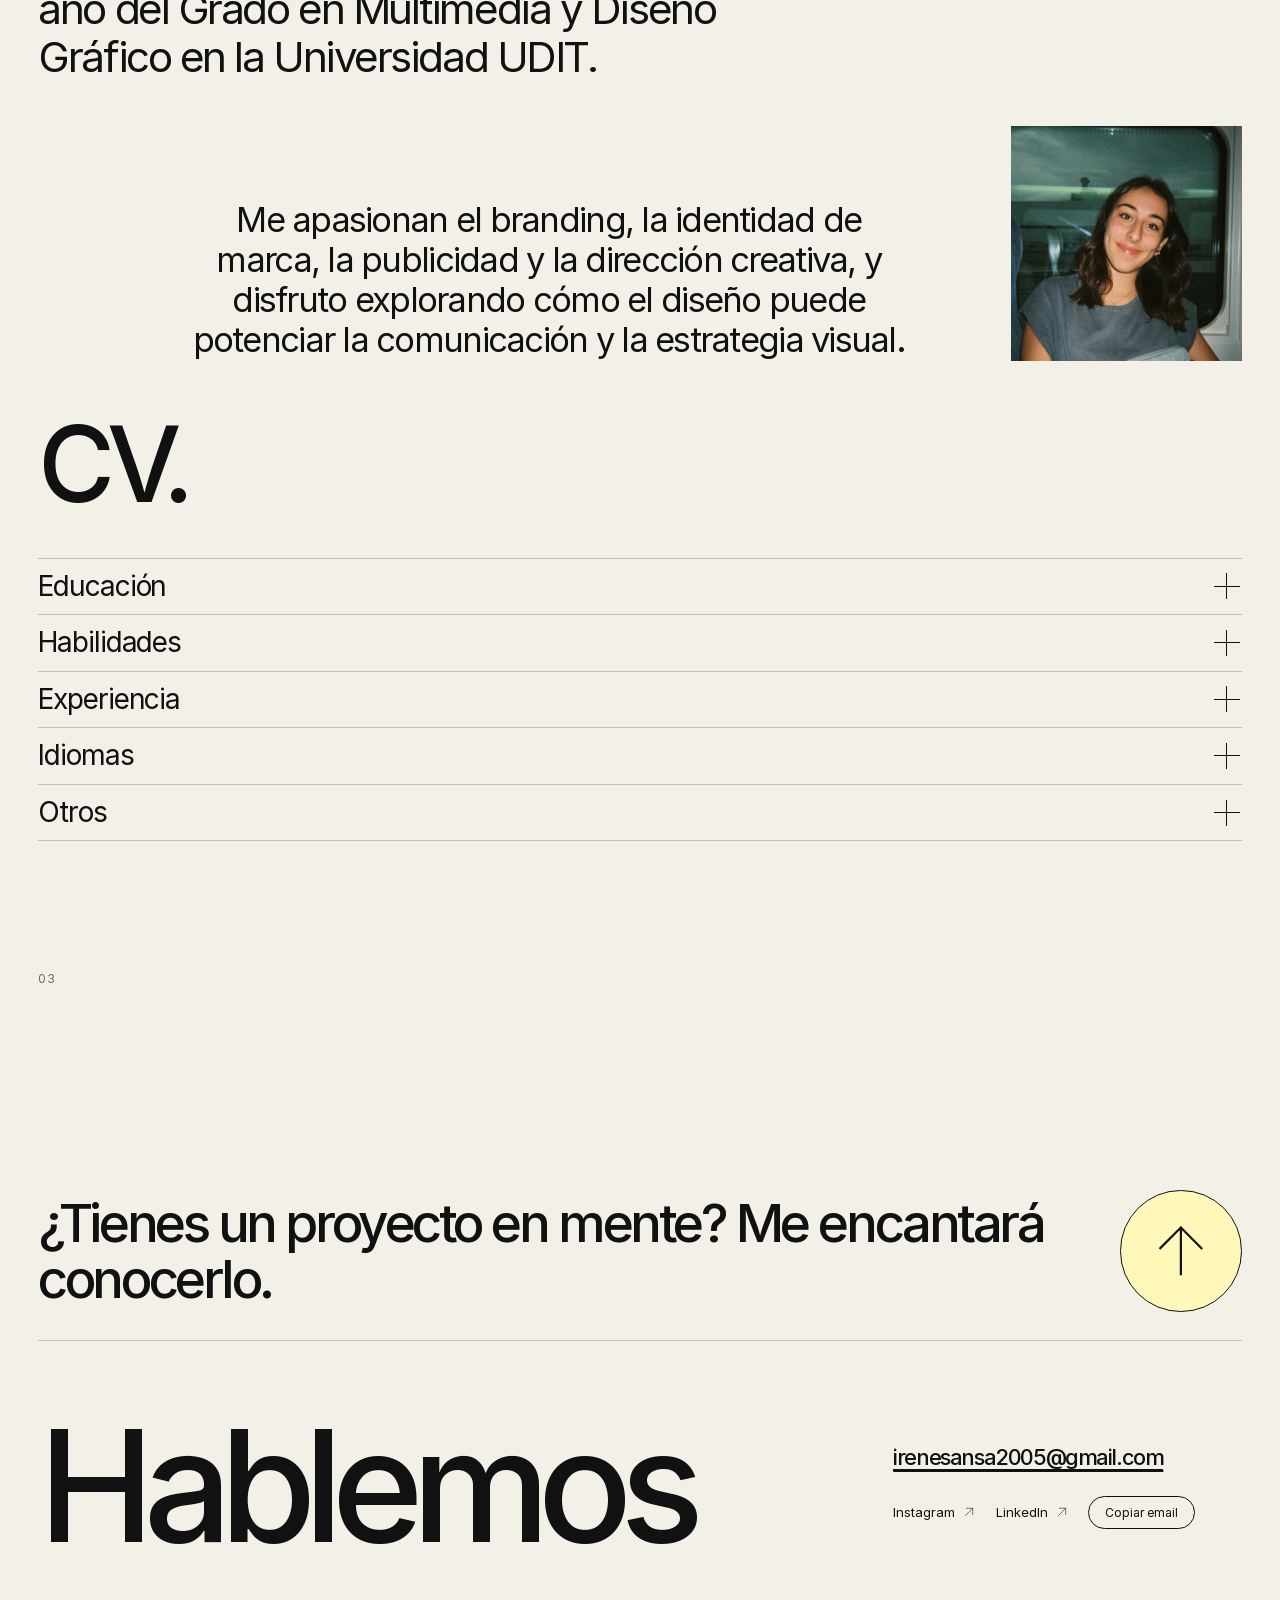
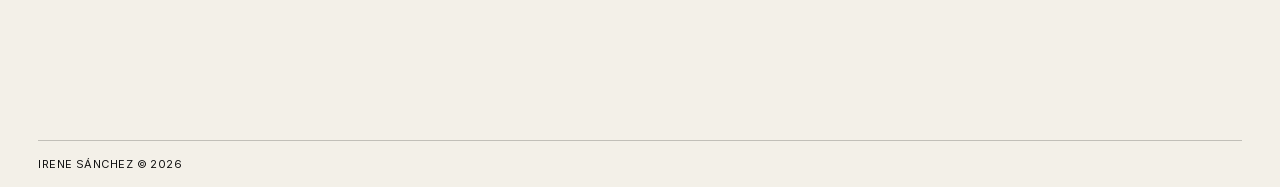
==== commit 77e85af3: "Add butter-yellow hover to individual hero letters only" ====
--- a/index.html
+++ b/index.html
@@ -42,7 +42,7 @@
 <!-- 01 · PORTADA -->
 <section id="top" class="hero section-pad">
   <div class="hero-meta"><span data-en="Graphic & multimedia design">Diseño gráfico y multimedia</span><span>PORTFOLIO · 2026</span></div>
-  <h1 class="hero-title"><span>IRENE</span><span class="hero-shift">SÁNCHEZ</span></h1>
+  <h1 class="hero-title" aria-label="IRENE SÁNCHEZ"><span class="hero-hover-line" aria-hidden="true"><span class="hero-hover-letter">I</span><span class="hero-hover-letter">R</span><span class="hero-hover-letter">E</span><span class="hero-hover-letter">N</span><span class="hero-hover-letter">E</span></span><span class="hero-shift hero-hover-line" aria-hidden="true"><span class="hero-hover-letter">S</span><span class="hero-hover-letter">Á</span><span class="hero-hover-letter">N</span><span class="hero-hover-letter">C</span><span class="hero-hover-letter">H</span><span class="hero-hover-letter">E</span><span class="hero-hover-letter">Z</span></span></h1>
   <div class="hero-bottom"><p data-en="Branding, visual identity, advertising and creative direction.">Branding, identidad de marca, publicidad y dirección creativa.</p><a class="round-link" href="#works" aria-label="Ver proyectos" data-en-label="Explore projects"><svg class="line-arrow line-arrow-down-right" viewBox="0 0 48 48" aria-hidden="true" focusable="false"><path d="M24 42V6M9 21 24 6l15 15" fill="none" stroke="currentColor" stroke-width="1.8" stroke-linecap="square" stroke-linejoin="miter"/></svg></a></div>
 </section>
 <!-- 02 · PROYECTOS: tarjetas y galerías escritas en HTML, sin generar contenido desde JavaScript -->
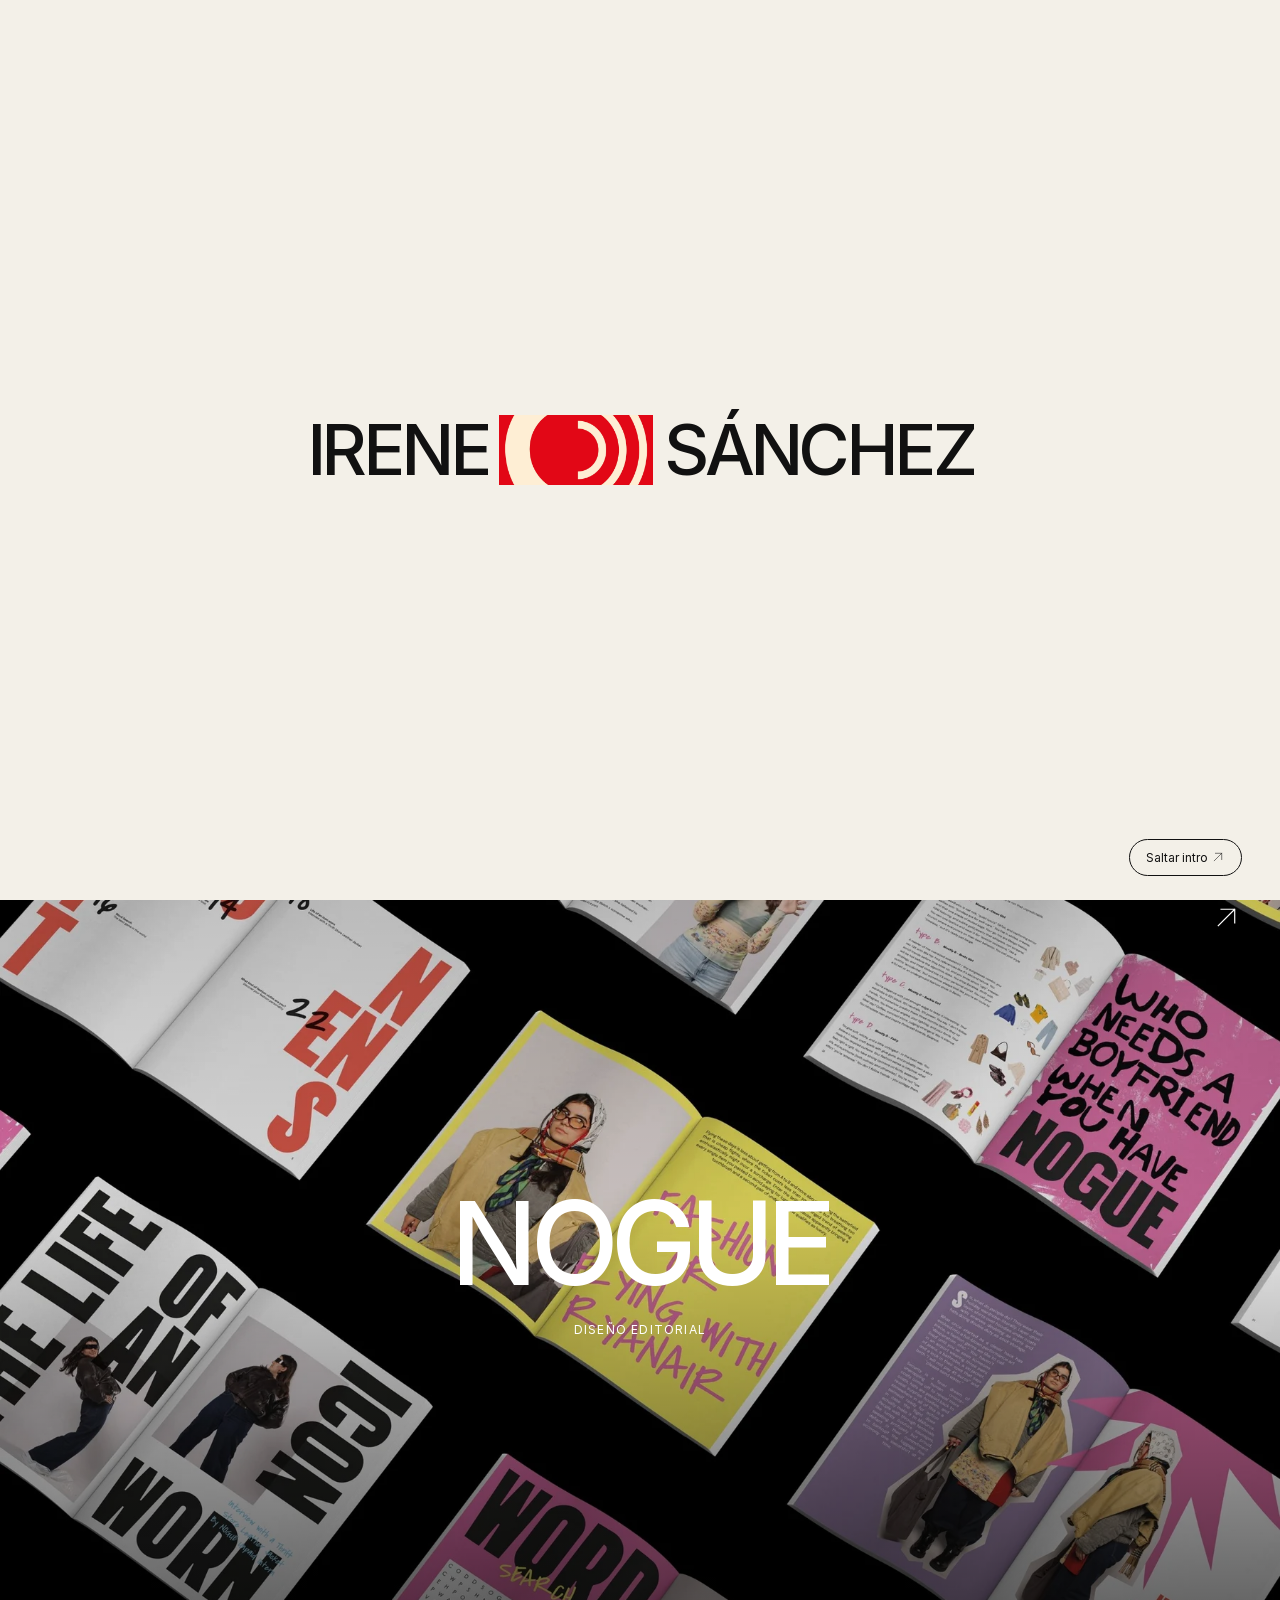
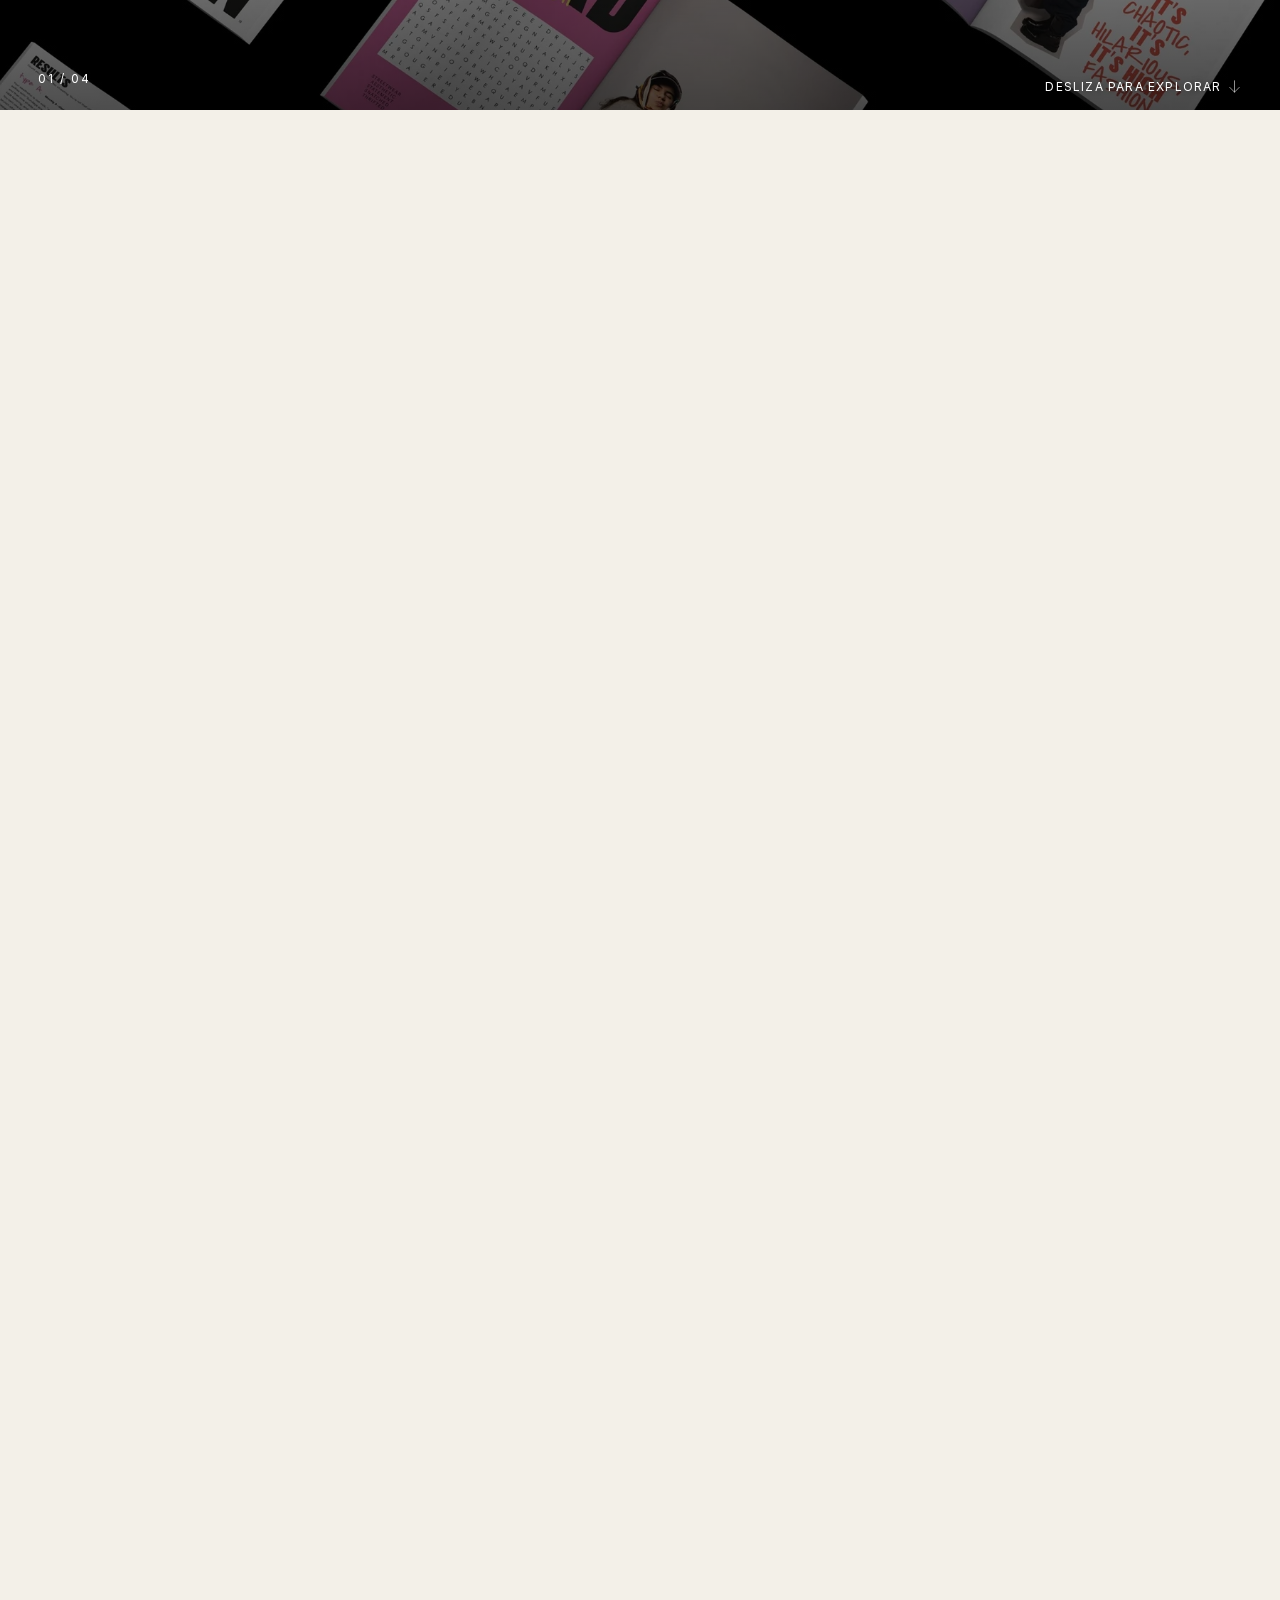
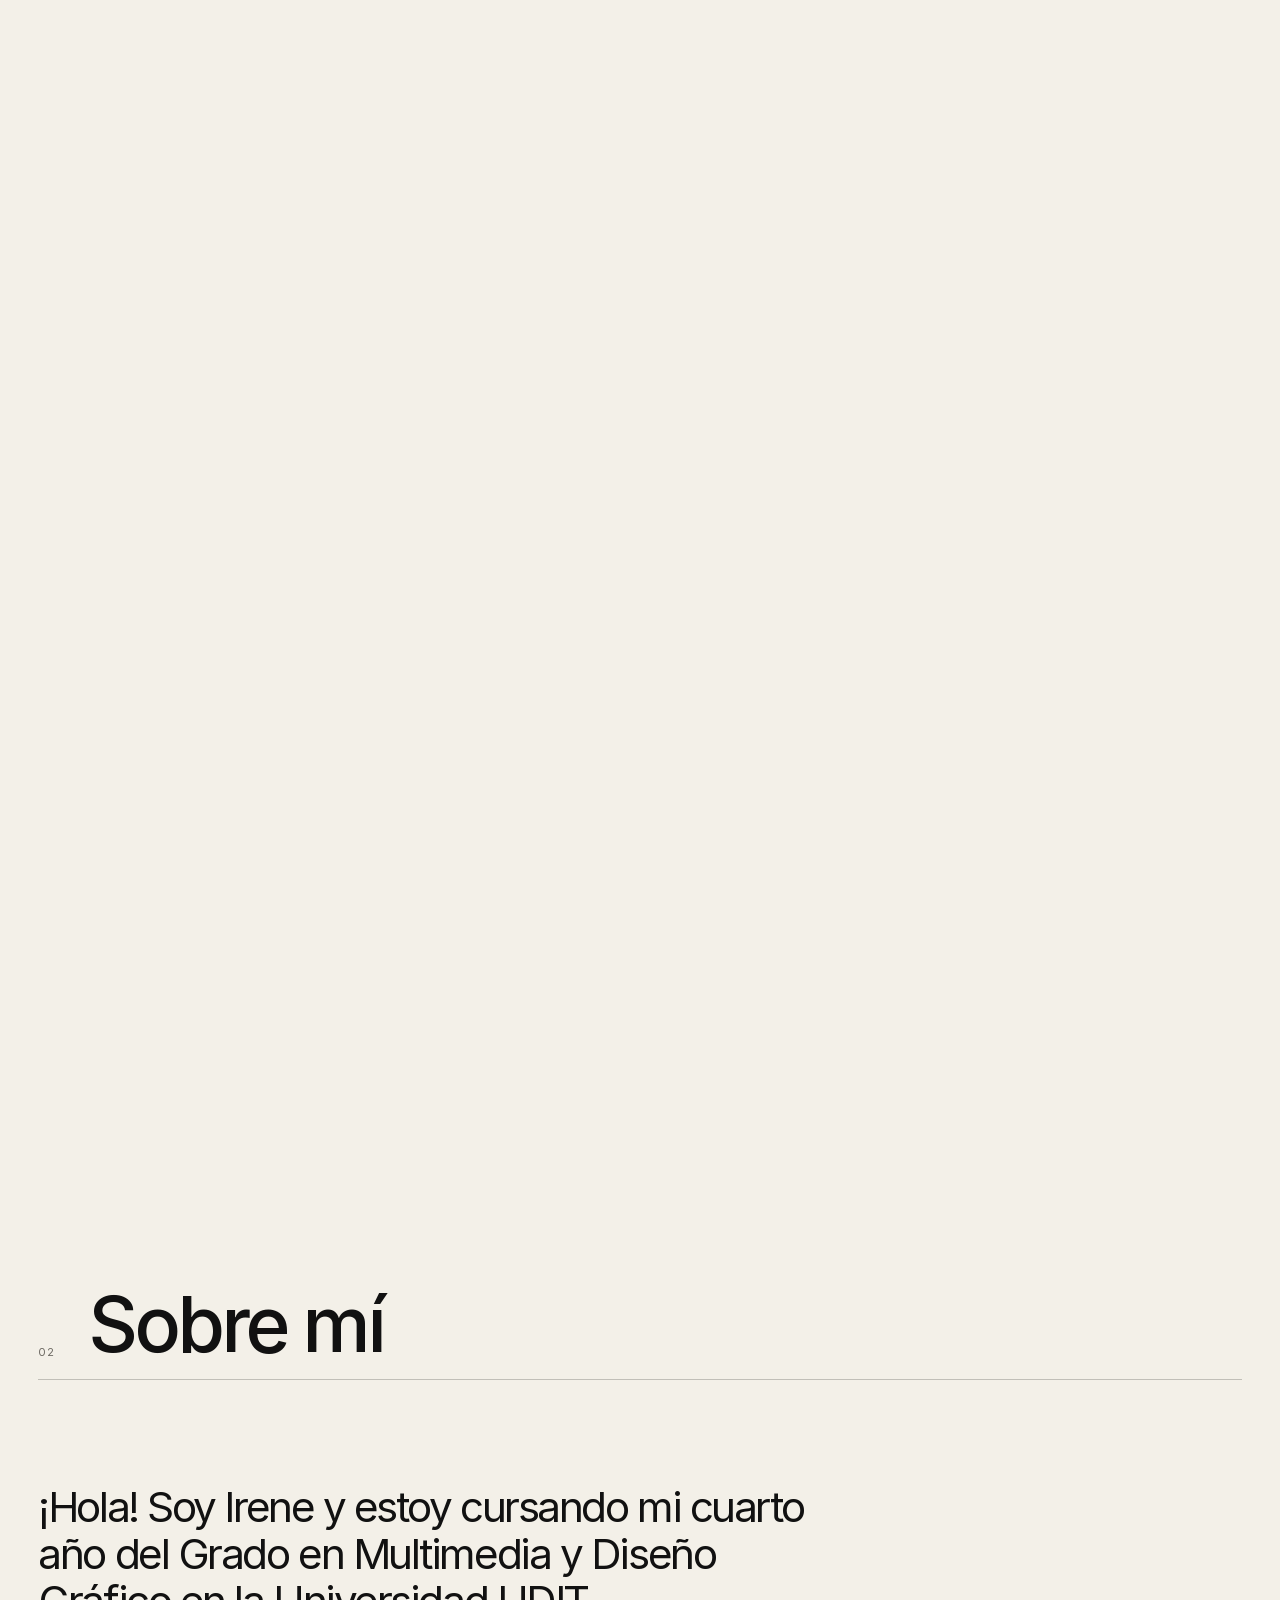
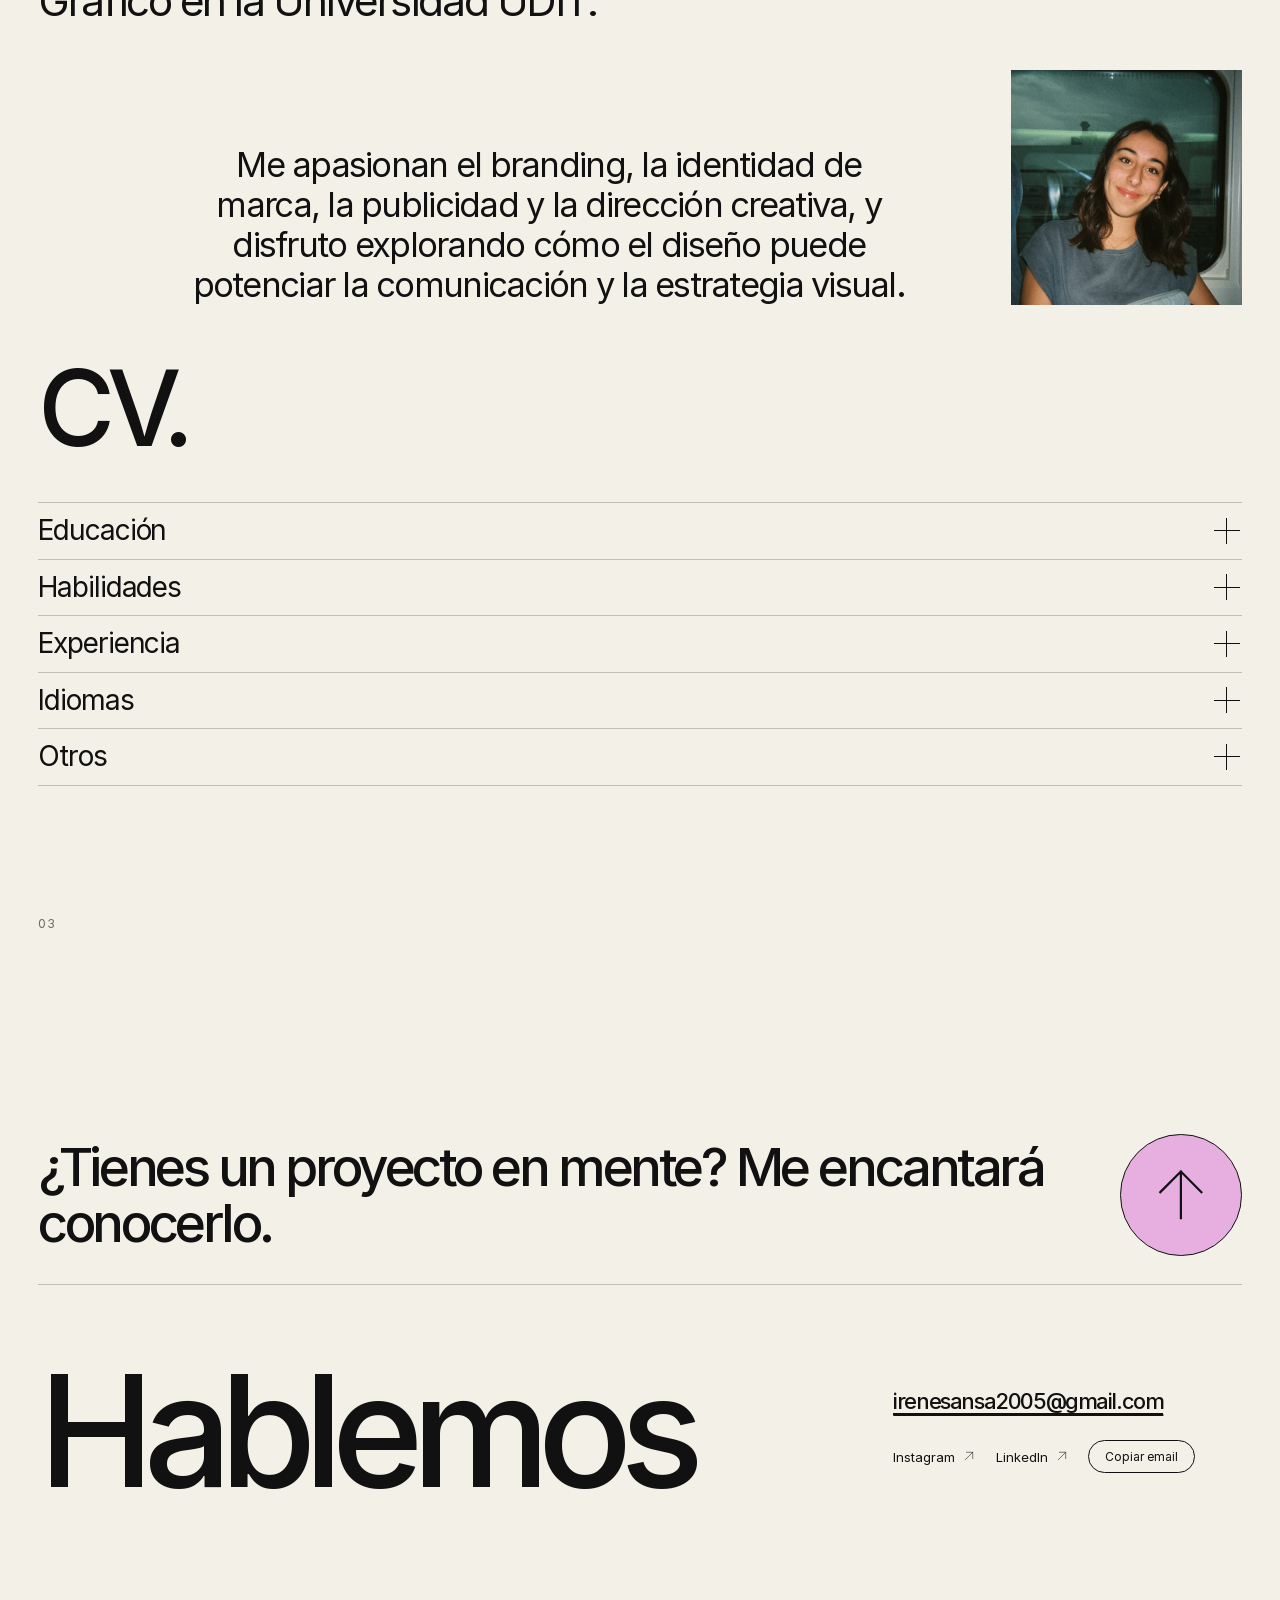
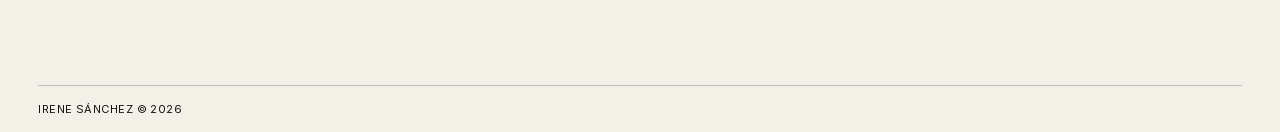
==== commit 3797da6f: "Navigate from each project to the next project" ====
--- a/index.html
+++ b/index.html
@@ -86,19 +86,19 @@
 <article id="project-nogue" class="project-detail section-pad" aria-labelledby="title-nogue">
   <div class="project-opening"><div class="project-cover"><img src="assets/BjGmlA7EqK91jviIuZUTaN7Yc.webp" width="1800" height="1350" alt="NOGUE — Editorial design" class="" loading="lazy" decoding="async"></div>
 <div class="project-hero"><div class="project-kicker"><span data-en="Editorial design" >DISEÑO EDITORIAL</span><span>01 / 04</span></div><h2 id="title-nogue">NOGUE</h2><p data-en="Antifashion magazine · Group project" class="project-subtitle">Revista antifashion (trabajo grupal)</p></div></div>
-  <div class="project-info"><p data-en="Wireframes, visual identity and creative direction" class="project-role">Wireframes, Identidad Visual y Dirección Creativa</p><div class="project-description"><p data-en="Academic project developed for the Editorial Design course. NOGUE is a satirical magazine that critiques fashion and consumer culture through parody, photography and bold graphic design. We created all the content — including visuals, layouts and art direction — with an aesthetic inspired by DIY culture." >Proyecto académico desarrollado para el curso de Diseño Editorial. NOGUE es una revista satírica que critica la moda y la cultura del consumo a través de la parodia, la fotografía y un diseño gráfico audaz. Creamos todo el contenido —incluyendo visuales, maquetación y dirección de arte— con una estética inspirada en el hazlo tú mismo (DIY).</p></div></div><div class="project-gallery nogue-gallery"><div class="nogue-gallery-column nogue-gallery-left"><aside class="gallery-note"><span class="gallery-note-index">01 / CONCEPTO</span><span class="gallery-note-copy" data-en="A critical look at fashion through irony, collage and editorial experimentation.">Una mirada crítica a la moda a través de la ironía, el collage y la experimentación editorial.</span><span class="gallery-note-end"><svg class="line-arrow line-arrow-up-right" viewBox="0 0 48 48" aria-hidden="true" focusable="false"><path d="M24 42V6M9 21 24 6l15 15" fill="none" stroke="currentColor" stroke-width="1.8" stroke-linecap="square" stroke-linejoin="miter"/></svg></span></aside><figure><img data-motion="assets/2qf1wfkzTq8CTkpsZfXedVptT0.webp" data-still="assets/2qf1wfkzTq8CTkpsZfXedVptT0-still.webp" src="assets/2qf1wfkzTq8CTkpsZfXedVptT0.webp" width="1100" height="734" alt="NOGUE — 2" class="" loading="lazy" decoding="async"></figure><figure><img src="assets/opz9vREiMtUPfowgwLqa4Pf9dU.webp" width="1800" height="1305" alt="NOGUE — 3" class="" loading="lazy" decoding="async"></figure><figure class="nogue-red-photo"><img src="assets/nogue-red-portrait.jpg" width="1024" height="1536" alt="NOGUE — retrato sobre fondo rojo" loading="lazy" decoding="async"></figure></div><div class="nogue-gallery-column nogue-gallery-right"><figure><img src="assets/yMsHqOEl1funtKKaHMSwi54CRwk.webp" width="1012" height="1800" alt="NOGUE — 4" class="" loading="lazy" decoding="async"></figure><figure><img src="assets/FOU1PPEwc5O005RMd5Mdbz1EAoQ.webp" width="1800" height="1350" alt="NOGUE — 5" class="" loading="lazy" decoding="async"></figure><figure><img src="assets/zUkSiQEE4Yi3G0kQkjWoLP9XrOg.webp" width="1800" height="1223" alt="NOGUE — 6" class="" loading="lazy" decoding="async"></figure></div></div><a class="back-projects" href="#works"><span data-en="Back to projects">Volver a proyectos</span><svg class="line-arrow line-arrow-up" viewBox="0 0 48 48" aria-hidden="true" focusable="false"><path d="M24 42V6M9 21 24 6l15 15" fill="none" stroke="currentColor" stroke-width="1.8" stroke-linecap="square" stroke-linejoin="miter"/></svg></a></article>
+  <div class="project-info"><p data-en="Wireframes, visual identity and creative direction" class="project-role">Wireframes, Identidad Visual y Dirección Creativa</p><div class="project-description"><p data-en="Academic project developed for the Editorial Design course. NOGUE is a satirical magazine that critiques fashion and consumer culture through parody, photography and bold graphic design. We created all the content — including visuals, layouts and art direction — with an aesthetic inspired by DIY culture." >Proyecto académico desarrollado para el curso de Diseño Editorial. NOGUE es una revista satírica que critica la moda y la cultura del consumo a través de la parodia, la fotografía y un diseño gráfico audaz. Creamos todo el contenido —incluyendo visuales, maquetación y dirección de arte— con una estética inspirada en el hazlo tú mismo (DIY).</p></div></div><div class="project-gallery nogue-gallery"><div class="nogue-gallery-column nogue-gallery-left"><aside class="gallery-note"><span class="gallery-note-index">01 / CONCEPTO</span><span class="gallery-note-copy" data-en="A critical look at fashion through irony, collage and editorial experimentation.">Una mirada crítica a la moda a través de la ironía, el collage y la experimentación editorial.</span><span class="gallery-note-end"><svg class="line-arrow line-arrow-up-right" viewBox="0 0 48 48" aria-hidden="true" focusable="false"><path d="M24 42V6M9 21 24 6l15 15" fill="none" stroke="currentColor" stroke-width="1.8" stroke-linecap="square" stroke-linejoin="miter"/></svg></span></aside><figure><img data-motion="assets/2qf1wfkzTq8CTkpsZfXedVptT0.webp" data-still="assets/2qf1wfkzTq8CTkpsZfXedVptT0-still.webp" src="assets/2qf1wfkzTq8CTkpsZfXedVptT0.webp" width="1100" height="734" alt="NOGUE — 2" class="" loading="lazy" decoding="async"></figure><figure><img src="assets/opz9vREiMtUPfowgwLqa4Pf9dU.webp" width="1800" height="1305" alt="NOGUE — 3" class="" loading="lazy" decoding="async"></figure><figure class="nogue-red-photo"><img src="assets/nogue-red-portrait.jpg" width="1024" height="1536" alt="NOGUE — retrato sobre fondo rojo" loading="lazy" decoding="async"></figure></div><div class="nogue-gallery-column nogue-gallery-right"><figure><img src="assets/yMsHqOEl1funtKKaHMSwi54CRwk.webp" width="1012" height="1800" alt="NOGUE — 4" class="" loading="lazy" decoding="async"></figure><figure><img src="assets/FOU1PPEwc5O005RMd5Mdbz1EAoQ.webp" width="1800" height="1350" alt="NOGUE — 5" class="" loading="lazy" decoding="async"></figure><figure><img src="assets/zUkSiQEE4Yi3G0kQkjWoLP9XrOg.webp" width="1800" height="1223" alt="NOGUE — 6" class="" loading="lazy" decoding="async"></figure></div></div><a class="back-projects" href="#project-greeno"><span data-en="View next project">Ver el siguiente proyecto</span><svg class="line-arrow line-arrow-up" viewBox="0 0 48 48" aria-hidden="true" focusable="false"><path d="M24 42V6M9 21 24 6l15 15" fill="none" stroke="currentColor" stroke-width="1.8" stroke-linecap="square" stroke-linejoin="miter"/></svg></a></article>
 <article id="project-greeno" class="project-detail section-pad" aria-labelledby="title-greeno">
   <div class="project-opening"><div class="project-cover"><img src="assets/1X2dokhFNxDH5q4Vn5gxtqJ7cI.webp" width="1800" height="1142" alt="GREENO — App design" class="" loading="lazy" decoding="async"></div>
 <div class="project-hero"><div class="project-kicker"><span data-en="App design" >DISEÑO APP</span><span>02 / 04</span></div><h2 id="title-greeno">GREENO</h2><p data-en="Recycling app · Group project" class="project-subtitle">App de reciclaje (trabajo grupal)</p></div></div>
-  <div class="project-info"><p data-en="Wireframes, user research and creative direction" class="project-role">Wireframes, Investigación  Usuario y Dirección Creativa</p><div class="project-description"><p data-en="This project focused on designing the interface of a mobile application for GreenO, a sustainability-oriented platform. The app encourages users to recycle by awarding points for sustainable actions, which can be exchanged for discounts at partner supermarkets." >Este proyecto se centró en el diseño de la interfaz de una aplicación móvil para GreenO, una plataforma orientada a la sostenibilidad. La app incentiva a los usuarios a reciclar otorgando puntos por acciones sostenibles, que pueden canjearse por descuentos en supermercados asociados.</p><p data-en="The design process included wireframes, high-fidelity mockups and interactive prototypes, following a user-centred approach to create an intuitive experience." >El proceso de diseño incluyó la creación de wireframes, maquetas de alta fidelidad y prototipos interactivos, siguiendo un enfoque centrado en el usuario para garantizar una experiencia intuitiva.</p><p data-en="The visual system combines an eco-inspired colour palette, clean typography and custom icons to reflect the brand’s commitment to sustainability." >El sistema visual combina una paleta de colores ecológica, tipografía limpia e iconos personalizados para reflejar el compromiso sostenible de la marca.</p></div></div><div class="project-gallery greeno-gallery"><div class="greeno-gallery-column greeno-gallery-left"><aside class="gallery-note"><span class="gallery-note-index">02 / EXPERIENCIA</span><span class="gallery-note-copy" data-en="Small sustainable actions transformed into a clear, accessible and rewarding digital experience.">Pequeñas acciones sostenibles convertidas en una experiencia digital clara, accesible y motivadora.</span><span class="gallery-note-end"><svg class="line-arrow line-arrow-up-right" viewBox="0 0 48 48" aria-hidden="true" focusable="false"><path d="M24 42V6M9 21 24 6l15 15" fill="none" stroke="currentColor" stroke-width="1.8" stroke-linecap="square" stroke-linejoin="miter"/></svg></span></aside><figure><img src="assets/aMFPvdfZEtLvPWEU6TxS3TdgqF8.webp" width="1800" height="1004" alt="GREENO — 2" class="" loading="lazy" decoding="async"></figure><figure class="greeno-fill-photo"><img src="assets/ns5Qs2X01sbRT4qsyIiocRxObwE.webp" width="1800" height="1201" alt="GREENO — 3" class="" loading="lazy" decoding="async"></figure></div><div class="greeno-gallery-column greeno-gallery-right"><figure><img src="assets/V9tnF4wSBAmrztx9LX3tO7dbo.webp" width="977" height="1060" alt="GREENO — 4" class="" loading="lazy" decoding="async"></figure><figure><img src="assets/qyQtC0bNQkk4ZerNB53zSTbm2c.webp" width="1800" height="1023" alt="GREENO — 5" class="" loading="lazy" decoding="async"></figure><figure><img src="assets/DVRu4pHxPKwFXUUpY5WnriMyeZE.webp" width="1800" height="1028" alt="GREENO — 6" class="" loading="lazy" decoding="async"></figure></div></div><a class="back-projects" href="#works"><span data-en="Back to projects">Volver a proyectos</span><svg class="line-arrow line-arrow-up" viewBox="0 0 48 48" aria-hidden="true" focusable="false"><path d="M24 42V6M9 21 24 6l15 15" fill="none" stroke="currentColor" stroke-width="1.8" stroke-linecap="square" stroke-linejoin="miter"/></svg></a></article>
+  <div class="project-info"><p data-en="Wireframes, user research and creative direction" class="project-role">Wireframes, Investigación  Usuario y Dirección Creativa</p><div class="project-description"><p data-en="This project focused on designing the interface of a mobile application for GreenO, a sustainability-oriented platform. The app encourages users to recycle by awarding points for sustainable actions, which can be exchanged for discounts at partner supermarkets." >Este proyecto se centró en el diseño de la interfaz de una aplicación móvil para GreenO, una plataforma orientada a la sostenibilidad. La app incentiva a los usuarios a reciclar otorgando puntos por acciones sostenibles, que pueden canjearse por descuentos en supermercados asociados.</p><p data-en="The design process included wireframes, high-fidelity mockups and interactive prototypes, following a user-centred approach to create an intuitive experience." >El proceso de diseño incluyó la creación de wireframes, maquetas de alta fidelidad y prototipos interactivos, siguiendo un enfoque centrado en el usuario para garantizar una experiencia intuitiva.</p><p data-en="The visual system combines an eco-inspired colour palette, clean typography and custom icons to reflect the brand’s commitment to sustainability." >El sistema visual combina una paleta de colores ecológica, tipografía limpia e iconos personalizados para reflejar el compromiso sostenible de la marca.</p></div></div><div class="project-gallery greeno-gallery"><div class="greeno-gallery-column greeno-gallery-left"><aside class="gallery-note"><span class="gallery-note-index">02 / EXPERIENCIA</span><span class="gallery-note-copy" data-en="Small sustainable actions transformed into a clear, accessible and rewarding digital experience.">Pequeñas acciones sostenibles convertidas en una experiencia digital clara, accesible y motivadora.</span><span class="gallery-note-end"><svg class="line-arrow line-arrow-up-right" viewBox="0 0 48 48" aria-hidden="true" focusable="false"><path d="M24 42V6M9 21 24 6l15 15" fill="none" stroke="currentColor" stroke-width="1.8" stroke-linecap="square" stroke-linejoin="miter"/></svg></span></aside><figure><img src="assets/aMFPvdfZEtLvPWEU6TxS3TdgqF8.webp" width="1800" height="1004" alt="GREENO — 2" class="" loading="lazy" decoding="async"></figure><figure class="greeno-fill-photo"><img src="assets/ns5Qs2X01sbRT4qsyIiocRxObwE.webp" width="1800" height="1201" alt="GREENO — 3" class="" loading="lazy" decoding="async"></figure></div><div class="greeno-gallery-column greeno-gallery-right"><figure><img src="assets/V9tnF4wSBAmrztx9LX3tO7dbo.webp" width="977" height="1060" alt="GREENO — 4" class="" loading="lazy" decoding="async"></figure><figure><img src="assets/qyQtC0bNQkk4ZerNB53zSTbm2c.webp" width="1800" height="1023" alt="GREENO — 5" class="" loading="lazy" decoding="async"></figure><figure><img src="assets/DVRu4pHxPKwFXUUpY5WnriMyeZE.webp" width="1800" height="1028" alt="GREENO — 6" class="" loading="lazy" decoding="async"></figure></div></div><a class="back-projects" href="#project-starbucks"><span data-en="View next project">Ver el siguiente proyecto</span><svg class="line-arrow line-arrow-up" viewBox="0 0 48 48" aria-hidden="true" focusable="false"><path d="M24 42V6M9 21 24 6l15 15" fill="none" stroke="currentColor" stroke-width="1.8" stroke-linecap="square" stroke-linejoin="miter"/></svg></a></article>
 <article id="project-starbucks" class="project-detail section-pad" aria-labelledby="title-starbucks">
   <div class="project-opening"><div class="project-cover"><img src="assets/3GjRwg2fB9cPlcQ6SRwJvlCI.webp" width="1350" height="1800" alt="STARBUCKS — Illustration" class="" loading="lazy" decoding="async"></div>
 <div class="project-hero"><div class="project-kicker"><span data-en="Illustration" >TRABAJO DE ILUSTRACIÓN</span><span>03 / 04</span></div><h2 id="title-starbucks">STARBUCKS</h2><p data-en="Campaign concept for Starbucks NY" class="project-subtitle">Campaña para starbucks</p></div></div>
-  <div class="project-info"><p data-en="Illustrations and mockups" class="project-role">Creación de Ilustraciones y Mockups</p><div class="project-description"><p data-en="A campaign concept for Starbucks NY. The visual proposal draws on urban illustration and contemporary graphic design, using flat, contrasting colours, defined lines and dynamic compositions depicting everyday scenes in New York. Inclusive characters and irregular patterns reflect the city’s diversity and movement, conveying energy and warmth. The concept connects with Starbucks’ values of inclusion, community and urban life." >Campaña pensada para Starbucks NY. La propuesta visual se inspira en la ilustración urbana y el diseño gráfico contemporáneo, con colores planos y contrastantes, trazos definidos y composiciones dinámicas que muestran escenas cotidianas de Nueva York. Busca reflejar la diversidad y el movimiento urbano mediante personajes inclusivos y estampados irregulares, transmitiendo energía y cercanía. Así, conecta con los valores de Starbucks de inclusión, comunidad y ritmo urbano.</p></div></div><div class="project-gallery starbucks-gallery"><div class="starbucks-gallery-column starbucks-gallery-left"><aside class="gallery-note"><span class="gallery-note-index">03 / UNIVERSO VISUAL</span><span class="gallery-note-copy" data-en="The diversity and rhythm of New York translated into colourful, energetic illustrations.">La diversidad y el ritmo de Nueva York traducidos a ilustraciones llenas de color y movimiento.</span><span class="gallery-note-end"><svg class="line-arrow line-arrow-up-right" viewBox="0 0 48 48" aria-hidden="true" focusable="false"><path d="M24 42V6M9 21 24 6l15 15" fill="none" stroke="currentColor" stroke-width="1.8" stroke-linecap="square" stroke-linejoin="miter"/></svg></span></aside><figure><img src="assets/4LVHgRVolTfOiIoAzZoAbTuiGs.webp" width="1800" height="1350" alt="STARBUCKS — 2" class="" loading="lazy" decoding="async"></figure><figure><img src="assets/xmWKwtccgshZj0UsbErPMNTQfMM.webp" width="1800" height="1350" alt="STARBUCKS — 3" class="" loading="lazy" decoding="async"></figure><figure><img src="assets/3waqQNQKDPno197QkjrZ7G4M4.webp" width="921" height="1800" alt="STARBUCKS — 4" class="" loading="lazy" decoding="async"></figure></div><div class="starbucks-gallery-column starbucks-gallery-right"><figure><img src="assets/z7txAwJHpOfXebX61gaBpnuox4.webp" width="1350" height="1800" alt="STARBUCKS — 5" class="" loading="lazy" decoding="async"></figure><figure><img src="assets/FsYLoAPfVPeHQpAxXvdUtXxFQY.webp" width="1350" height="1800" alt="STARBUCKS — 6" class="" loading="lazy" decoding="async"></figure><figure class="starbucks-urban-poster"><img src="Cartel%20Starbucks%20en%20calle%20urbana.png" alt="Ilustración de Starbucks aplicada a un cartel urbano" loading="lazy" decoding="async"></figure></div></div><a class="back-projects" href="#works"><span data-en="Back to projects">Volver a proyectos</span><svg class="line-arrow line-arrow-up" viewBox="0 0 48 48" aria-hidden="true" focusable="false"><path d="M24 42V6M9 21 24 6l15 15" fill="none" stroke="currentColor" stroke-width="1.8" stroke-linecap="square" stroke-linejoin="miter"/></svg></a></article>
+  <div class="project-info"><p data-en="Illustrations and mockups" class="project-role">Creación de Ilustraciones y Mockups</p><div class="project-description"><p data-en="A campaign concept for Starbucks NY. The visual proposal draws on urban illustration and contemporary graphic design, using flat, contrasting colours, defined lines and dynamic compositions depicting everyday scenes in New York. Inclusive characters and irregular patterns reflect the city’s diversity and movement, conveying energy and warmth. The concept connects with Starbucks’ values of inclusion, community and urban life." >Campaña pensada para Starbucks NY. La propuesta visual se inspira en la ilustración urbana y el diseño gráfico contemporáneo, con colores planos y contrastantes, trazos definidos y composiciones dinámicas que muestran escenas cotidianas de Nueva York. Busca reflejar la diversidad y el movimiento urbano mediante personajes inclusivos y estampados irregulares, transmitiendo energía y cercanía. Así, conecta con los valores de Starbucks de inclusión, comunidad y ritmo urbano.</p></div></div><div class="project-gallery starbucks-gallery"><div class="starbucks-gallery-column starbucks-gallery-left"><aside class="gallery-note"><span class="gallery-note-index">03 / UNIVERSO VISUAL</span><span class="gallery-note-copy" data-en="The diversity and rhythm of New York translated into colourful, energetic illustrations.">La diversidad y el ritmo de Nueva York traducidos a ilustraciones llenas de color y movimiento.</span><span class="gallery-note-end"><svg class="line-arrow line-arrow-up-right" viewBox="0 0 48 48" aria-hidden="true" focusable="false"><path d="M24 42V6M9 21 24 6l15 15" fill="none" stroke="currentColor" stroke-width="1.8" stroke-linecap="square" stroke-linejoin="miter"/></svg></span></aside><figure><img src="assets/4LVHgRVolTfOiIoAzZoAbTuiGs.webp" width="1800" height="1350" alt="STARBUCKS — 2" class="" loading="lazy" decoding="async"></figure><figure><img src="assets/xmWKwtccgshZj0UsbErPMNTQfMM.webp" width="1800" height="1350" alt="STARBUCKS — 3" class="" loading="lazy" decoding="async"></figure><figure><img src="assets/3waqQNQKDPno197QkjrZ7G4M4.webp" width="921" height="1800" alt="STARBUCKS — 4" class="" loading="lazy" decoding="async"></figure></div><div class="starbucks-gallery-column starbucks-gallery-right"><figure><img src="assets/z7txAwJHpOfXebX61gaBpnuox4.webp" width="1350" height="1800" alt="STARBUCKS — 5" class="" loading="lazy" decoding="async"></figure><figure><img src="assets/FsYLoAPfVPeHQpAxXvdUtXxFQY.webp" width="1350" height="1800" alt="STARBUCKS — 6" class="" loading="lazy" decoding="async"></figure><figure class="starbucks-urban-poster"><img src="Cartel%20Starbucks%20en%20calle%20urbana.png" alt="Ilustración de Starbucks aplicada a un cartel urbano" loading="lazy" decoding="async"></figure></div></div><a class="back-projects" href="#project-polydor"><span data-en="View next project">Ver el siguiente proyecto</span><svg class="line-arrow line-arrow-up" viewBox="0 0 48 48" aria-hidden="true" focusable="false"><path d="M24 42V6M9 21 24 6l15 15" fill="none" stroke="currentColor" stroke-width="1.8" stroke-linecap="square" stroke-linejoin="miter"/></svg></a></article>
 <article id="project-polydor" class="project-detail section-pad" aria-labelledby="title-polydor">
   <div class="project-opening"><div class="project-cover"><img src="assets/UvoYkm8nHm0uud8LEZKD8KAjVDQ.webp" width="1080" height="1080" alt="POLYDOR — Brand redesign" class="" loading="lazy" decoding="async"></div>
 <div class="project-hero"><div class="project-kicker"><span data-en="Brand redesign" >REDISEÑO DE MARCA</span><span>04 / 04</span></div><h2 id="title-polydor">POLYDOR</h2><p data-en="Branding and visual identity" class="project-subtitle">Branding e identidad de marca</p></div></div>
-  <div class="project-info"><p data-en="Logo redesign, brand guidelines and final artwork" class="project-role">Rediseño de Logo, Manual de Marca y Artes Finales</p><div class="project-description"><p data-en="This project updates the identity of the record label Polydor to modernise its image and connect with a younger audience, reflecting its commitment to supporting both emerging artists and established names." >El proyecto consistió en actualizar la identidad de la discográfica Polydor con el objetivo de modernizar su imagen y acercarla a un público más joven, en línea con su apuesta por apoyar tanto a artistas emergentes como a nombres consolidados.</p><p data-en="The work involved refreshing the logo with a more adaptable style and creating variations for different formats. From this foundation, I developed a versatile visual system for social media, digital communications and merchandise: a dynamic, contemporary identity that connects with new audiences while preserving the brand’s legacy." >El trabajo consistió en renovar el logotipo con un estilo más fresco y adaptable, creando variaciones para distintos formatos. A partir de ello, desarrollé un sistema visual versátil aplicado en redes sociales, comunicación digital y merchandising, con una identidad dinámica y actual que conecta con nuevas audiencias sin perder el legado de la marca.</p></div></div><div class="project-gallery polydor-gallery"><div class="polydor-gallery-top"><aside class="gallery-note"><span class="gallery-note-index">04 / IDENTIDAD</span><span class="gallery-note-copy" data-en="A flexible graphic language connecting musical heritage with new forms of expression.">Un lenguaje gráfico flexible que conecta el legado musical con nuevas formas de expresión.</span><span class="gallery-note-end"><svg class="line-arrow line-arrow-up-right" viewBox="0 0 48 48" aria-hidden="true" focusable="false"><path d="M24 42V6M9 21 24 6l15 15" fill="none" stroke="currentColor" stroke-width="1.8" stroke-linecap="square" stroke-linejoin="miter"/></svg></span></aside><figure class="polydor-gracie"><img src="gracie_polydor.png" alt="Póster de Gracie Abrams para la nueva identidad visual de Polydor" loading="lazy" decoding="async"></figure><figure><img src="assets/jrwixwY4pyO0c2A6MxjYwKsE.webp" width="1080" height="1080" alt="POLYDOR — 3" class="" loading="lazy" decoding="async"></figure><figure><img src="assets/PXRfm9HmGs4k0LiVJfSQr1aYek.webp" width="1800" height="1013" alt="POLYDOR — 4" class="" loading="lazy" decoding="async"></figure></div><div class="polydor-gallery-bottom"><figure class="polydor-mobiles"><img src="mockup-moviles_polydor.png" alt="Mockups de móviles con aplicaciones de la identidad Polydor" loading="lazy" decoding="async"></figure><figure><img src="assets/jlKBUc4Kv9bRzPr1gfkIj547bg.webp" width="1250" height="649" alt="POLYDOR — 5" class="" loading="lazy" decoding="async"></figure></div></div><a class="back-projects" href="#works"><span data-en="Back to projects">Volver a proyectos</span><svg class="line-arrow line-arrow-up" viewBox="0 0 48 48" aria-hidden="true" focusable="false"><path d="M24 42V6M9 21 24 6l15 15" fill="none" stroke="currentColor" stroke-width="1.8" stroke-linecap="square" stroke-linejoin="miter"/></svg></a></article>
+  <div class="project-info"><p data-en="Logo redesign, brand guidelines and final artwork" class="project-role">Rediseño de Logo, Manual de Marca y Artes Finales</p><div class="project-description"><p data-en="This project updates the identity of the record label Polydor to modernise its image and connect with a younger audience, reflecting its commitment to supporting both emerging artists and established names." >El proyecto consistió en actualizar la identidad de la discográfica Polydor con el objetivo de modernizar su imagen y acercarla a un público más joven, en línea con su apuesta por apoyar tanto a artistas emergentes como a nombres consolidados.</p><p data-en="The work involved refreshing the logo with a more adaptable style and creating variations for different formats. From this foundation, I developed a versatile visual system for social media, digital communications and merchandise: a dynamic, contemporary identity that connects with new audiences while preserving the brand’s legacy." >El trabajo consistió en renovar el logotipo con un estilo más fresco y adaptable, creando variaciones para distintos formatos. A partir de ello, desarrollé un sistema visual versátil aplicado en redes sociales, comunicación digital y merchandising, con una identidad dinámica y actual que conecta con nuevas audiencias sin perder el legado de la marca.</p></div></div><div class="project-gallery polydor-gallery"><div class="polydor-gallery-top"><aside class="gallery-note"><span class="gallery-note-index">04 / IDENTIDAD</span><span class="gallery-note-copy" data-en="A flexible graphic language connecting musical heritage with new forms of expression.">Un lenguaje gráfico flexible que conecta el legado musical con nuevas formas de expresión.</span><span class="gallery-note-end"><svg class="line-arrow line-arrow-up-right" viewBox="0 0 48 48" aria-hidden="true" focusable="false"><path d="M24 42V6M9 21 24 6l15 15" fill="none" stroke="currentColor" stroke-width="1.8" stroke-linecap="square" stroke-linejoin="miter"/></svg></span></aside><figure class="polydor-gracie"><img src="gracie_polydor.png" alt="Póster de Gracie Abrams para la nueva identidad visual de Polydor" loading="lazy" decoding="async"></figure><figure><img src="assets/jrwixwY4pyO0c2A6MxjYwKsE.webp" width="1080" height="1080" alt="POLYDOR — 3" class="" loading="lazy" decoding="async"></figure><figure><img src="assets/PXRfm9HmGs4k0LiVJfSQr1aYek.webp" width="1800" height="1013" alt="POLYDOR — 4" class="" loading="lazy" decoding="async"></figure></div><div class="polydor-gallery-bottom"><figure class="polydor-mobiles"><img src="mockup-moviles_polydor.png" alt="Mockups de móviles con aplicaciones de la identidad Polydor" loading="lazy" decoding="async"></figure><figure><img src="assets/jlKBUc4Kv9bRzPr1gfkIj547bg.webp" width="1250" height="649" alt="POLYDOR — 5" class="" loading="lazy" decoding="async"></figure></div></div><a class="back-projects" href="#project-nogue"><span data-en="View next project">Ver el siguiente proyecto</span><svg class="line-arrow line-arrow-up" viewBox="0 0 48 48" aria-hidden="true" focusable="false"><path d="M24 42V6M9 21 24 6l15 15" fill="none" stroke="currentColor" stroke-width="1.8" stroke-linecap="square" stroke-linejoin="miter"/></svg></a></article>
 </div>
 </main>
 
--- a/style.css
+++ b/style.css
@@ -15,7 +15,7 @@
 .page-noise{position:fixed;inset:0;pointer-events:none;opacity:.04;z-index:90;background-image:url("data:image/svg+xml,%3Csvg viewBox='0 0 140 140' xmlns='http://www.w3.org/2000/svg'%3E%3Cfilter id='n'%3E%3CfeTurbulence type='fractalNoise' baseFrequency='.8' numOctaves='4' stitchTiles='stitch'/%3E%3C/filter%3E%3Crect width='100%25' height='100%25' filter='url(%23n)' opacity='.25'/%3E%3C/svg%3E")}
 .site-header{position:fixed;top:0;left:0;right:0;z-index:50;display:flex;justify-content:space-between;align-items:flex-start;padding:18px var(--pad);mix-blend-mode:difference;color:white}.brand{font-size:13px;font-weight:600;line-height:.95;display:flex;flex-direction:column;letter-spacing:-.02em}.main-nav{display:flex;gap:24px;align-items:center;font-size:13px}.main-nav a{position:relative}.main-nav a:after{content:"";position:absolute;left:0;right:100%;bottom:-3px;height:1px;background:currentColor;transition:right .25s}.main-nav a:hover:after{right:0}.lang-toggle{border:1px solid currentColor;border-radius:999px;background:transparent;padding:5px 9px;cursor:pointer}
 .section-pad{padding-left:var(--pad);padding-right:var(--pad)}
-.hero{min-height:100svh;padding-top:96px;padding-bottom:28px;display:flex;flex-direction:column;justify-content:space-between}.hero-meta{display:flex;justify-content:space-between;text-transform:uppercase;font-size:11px;letter-spacing:.08em}.hero-title{margin:0;font-family:Inter,Arial,sans-serif;font-size:clamp(76px,15vw,250px);font-weight:500;letter-spacing:-.075em;line-height:.72;text-transform:uppercase}.hero-title span{display:block}.hero-shift{text-align:right}.hero-bottom{display:grid;grid-template-columns:minmax(0,1fr) auto;align-items:end;gap:30px}.hero-bottom p{max-width:560px;margin:0;font-size:clamp(18px,2vw,30px);line-height:1.15;letter-spacing:-.03em}.round-link{width:58px;height:58px;border:1px solid var(--ink);border-radius:50%;display:grid;place-items:center;font-size:24px;transition:.25s}.round-link:hover{background:var(--ink);color:var(--bg);transform:rotate(45deg)}
+.hero{min-height:100svh;padding-top:96px;padding-bottom:28px;display:flex;flex-direction:column;justify-content:space-between}.hero-meta{display:flex;justify-content:space-between;text-transform:uppercase;font-size:11px;letter-spacing:.08em}.hero-title{margin:0;font-family:Inter,Arial,sans-serif;font-size:clamp(76px,15vw,250px);font-weight:500;letter-spacing:-.075em;line-height:.72;text-transform:uppercase}.hero-title span{display:block}.hero-shift{text-align:right}.hero-bottom{display:grid;grid-template-columns:minmax(0,1fr) auto;align-items:end;gap:30px}.hero-bottom p{max-width:560px;margin:0;font-size:clamp(18px,2vw,30px);line-height:1.15;letter-spacing:-.03em}.round-link{width:58px;height:58px;border:1px solid var(--ink);border-radius:50%;display:grid;place-items:center;font-size:24px;transition:.25s}.round-link:hover{background:#E7AFDF;color:var(--ink);transform:rotate(45deg)}
 .section-head{display:grid;grid-template-columns:50px 1fr auto;align-items:end;padding:80px 0 20px;border-bottom:1px solid var(--line)}.section-head h2{margin:0;font-size:clamp(36px,6vw,96px);font-weight:500;letter-spacing:-.055em;line-height:.9}.eyebrow,.count{font-size:11px;letter-spacing:.08em;text-transform:uppercase;color:var(--muted)}
 .project-grid{display:grid;grid-template-columns:1fr 1fr;gap:1px;background:var(--line);border-bottom:1px solid var(--line)}.project-card{background:var(--bg);padding:16px 0 38px;cursor:pointer;overflow:hidden;position:relative}.project-card:nth-child(odd){padding-right:12px}.project-card:nth-child(even){padding-left:12px}.project-thumb{aspect-ratio:4/3;overflow:hidden;background:#ddd;position:relative}.project-thumb img{height:100%;object-fit:cover;transition:transform .8s cubic-bezier(.2,.7,.2,1),filter .5s}.project-card:hover .project-thumb img{transform:scale(1.035)}.project-meta{display:grid;grid-template-columns:44px 1fr auto;gap:12px;padding-top:14px;align-items:baseline}.project-meta h3{font-size:clamp(28px,4vw,60px);font-weight:500;letter-spacing:-.055em;margin:0}.project-meta small{font-size:11px;text-transform:uppercase;color:var(--muted)}.project-index{font-size:11px;color:var(--muted)}
 .ticker{border-top:1px solid var(--line);border-bottom:1px solid var(--line);overflow:hidden;padding:12px 0}.ticker-track{display:flex;gap:34px;width:max-content;animation:ticker 26s linear infinite}.ticker-track span{font-size:13px;text-transform:uppercase;letter-spacing:.08em}.ticker-track span:after{content:"✳";margin-left:34px}@keyframes ticker{to{transform:translateX(-50%)}}
@@ -298,7 +298,7 @@
 #contact.home-contact .home-contact-index{font-size:12px;letter-spacing:.08em;color:var(--muted);margin-bottom:auto}
 #contact.home-contact .home-contact-intro{display:flex;align-items:center;justify-content:space-between;gap:28px;padding-top:95px;padding-bottom:28px;border-bottom:1px solid var(--line)}
 #contact.home-contact .home-contact-intro p{font-size:clamp(30px,4.15vw,72px);line-height:1.06;letter-spacing:-.065em;font-weight:500;max-width:1100px;margin:0}
-#contact.home-contact .home-contact-arrow{width:clamp(82px,9.5vw,155px);height:clamp(82px,9.5vw,155px);border:1px solid var(--ink);border-radius:50%;background:#fff8b8;color:var(--ink);display:grid;place-items:center;flex-shrink:0;transition:transform .25s}
+#contact.home-contact .home-contact-arrow{width:clamp(82px,9.5vw,155px);height:clamp(82px,9.5vw,155px);border:1px solid var(--ink);border-radius:50%;background:#E7AFDF;color:var(--ink);display:grid;place-items:center;flex-shrink:0;transition:transform .25s}
 #contact.home-contact .home-contact-arrow:hover{transform:translateY(-5px)}
 #contact.home-contact .home-contact-arrow svg{height:55%;width:55%}
 #contact.home-contact .home-contact-main{display:grid;grid-template-columns:minmax(0,1.5fr) minmax(260px,.65fr);gap:clamp(20px,4vw,72px);align-items:end;padding:clamp(54px,6vw,105px) 0}
@@ -379,3 +379,9 @@
  #about.about .about-copy .about-lead{font-size:clamp(24px,6vw,34px)}
  #about.about .about-copy>p:not(.about-lead){font-size:clamp(18px,4vw,25px);margin-top:0;text-align:left}
 }
+
+/* Colour-only individual letter hover; original typography and positions unchanged. */
+.hero-title .hero-hover-line{display:block}
+.hero-title .hero-hover-letter{display:inline;color:inherit;transition:color .18s ease}
+@media(hover:hover) and (pointer:fine){.hero-title .hero-hover-letter:hover{color:#E7AFDF}}
+@media(prefers-reduced-motion:reduce){.hero-title .hero-hover-letter{transition:none}}
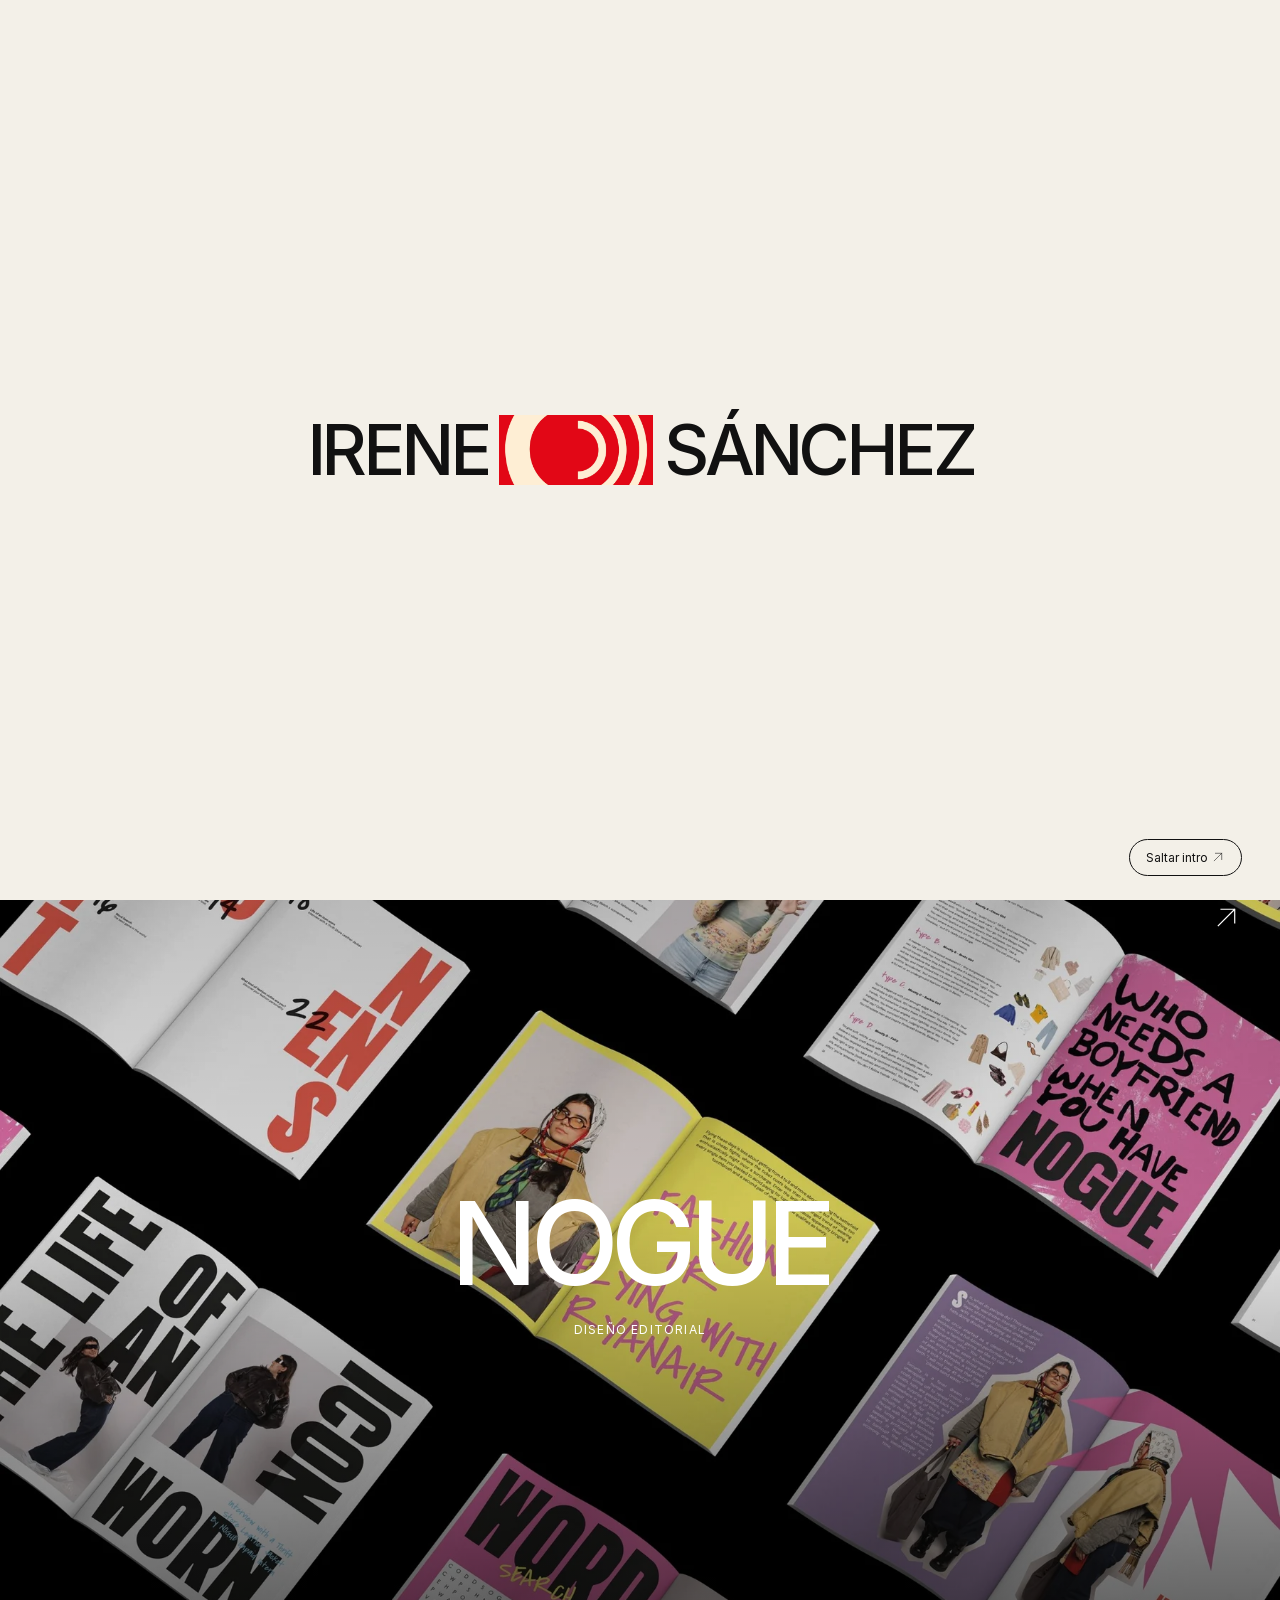
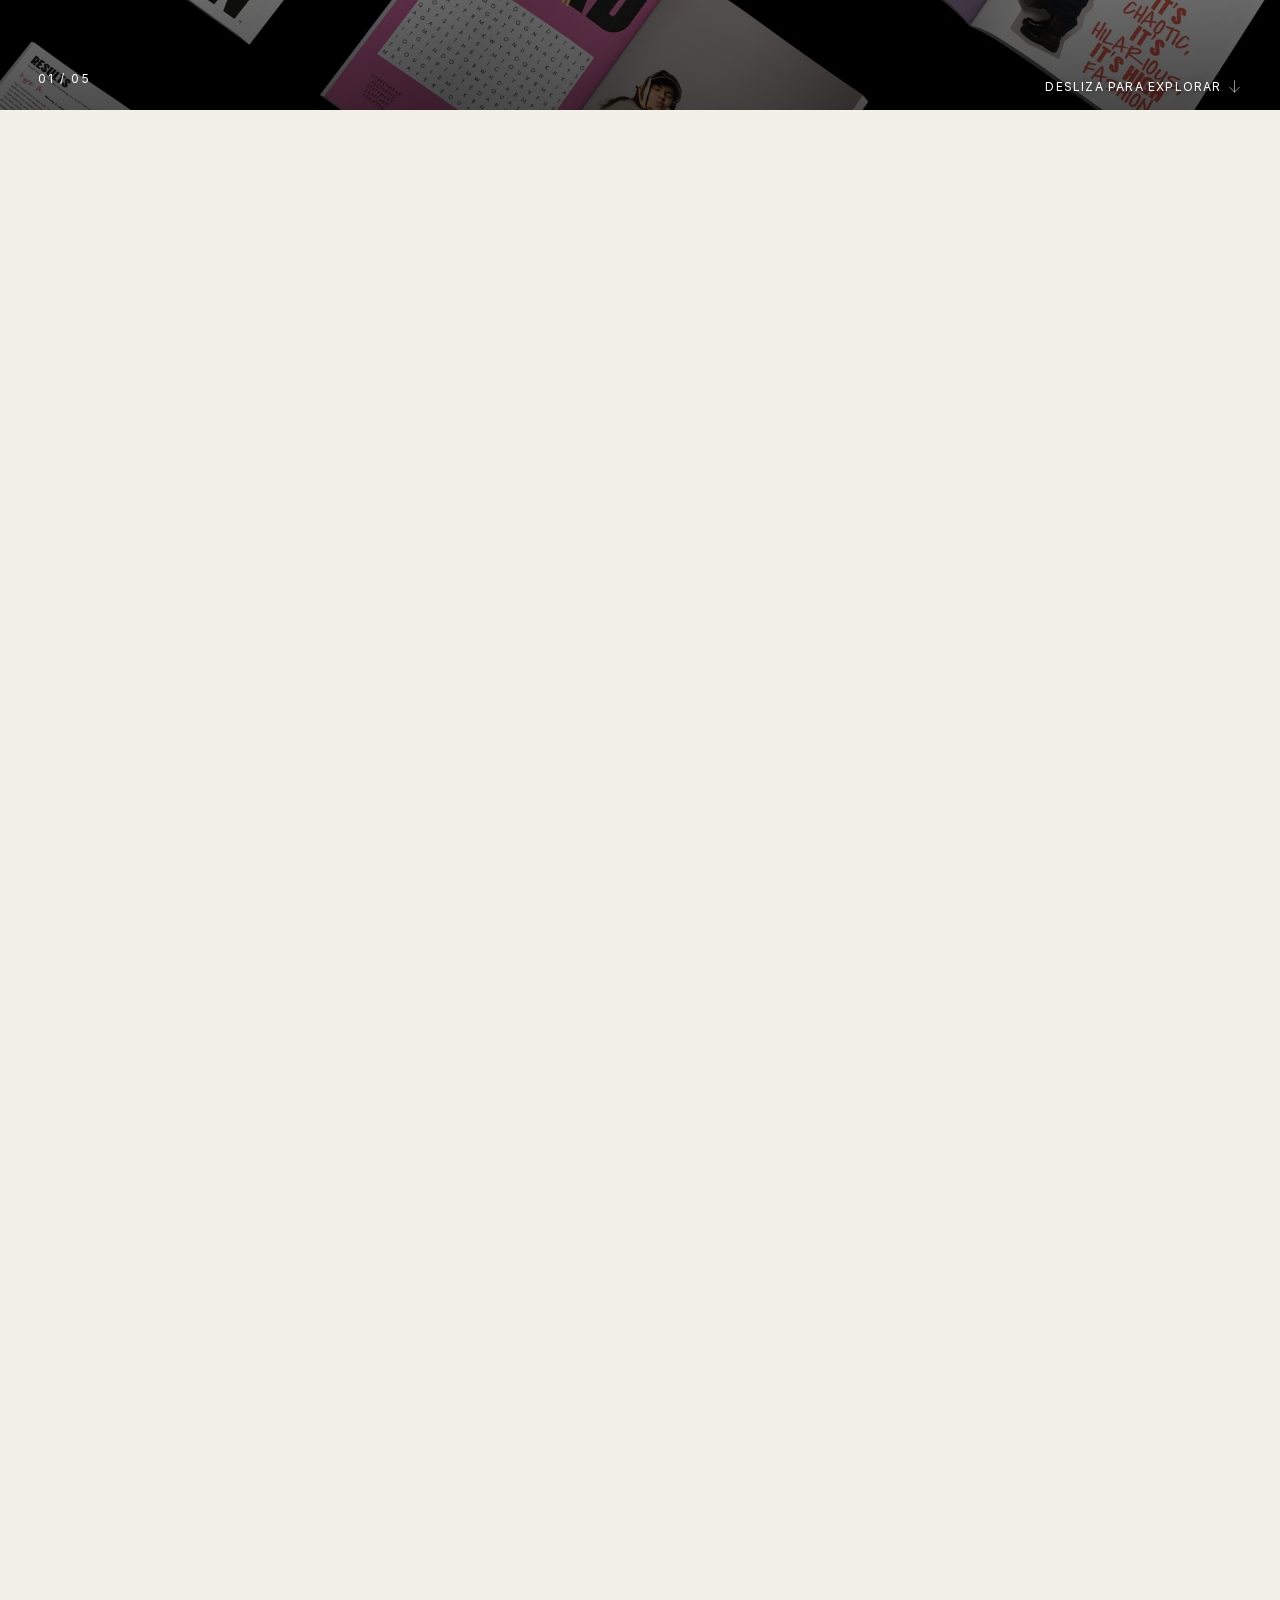
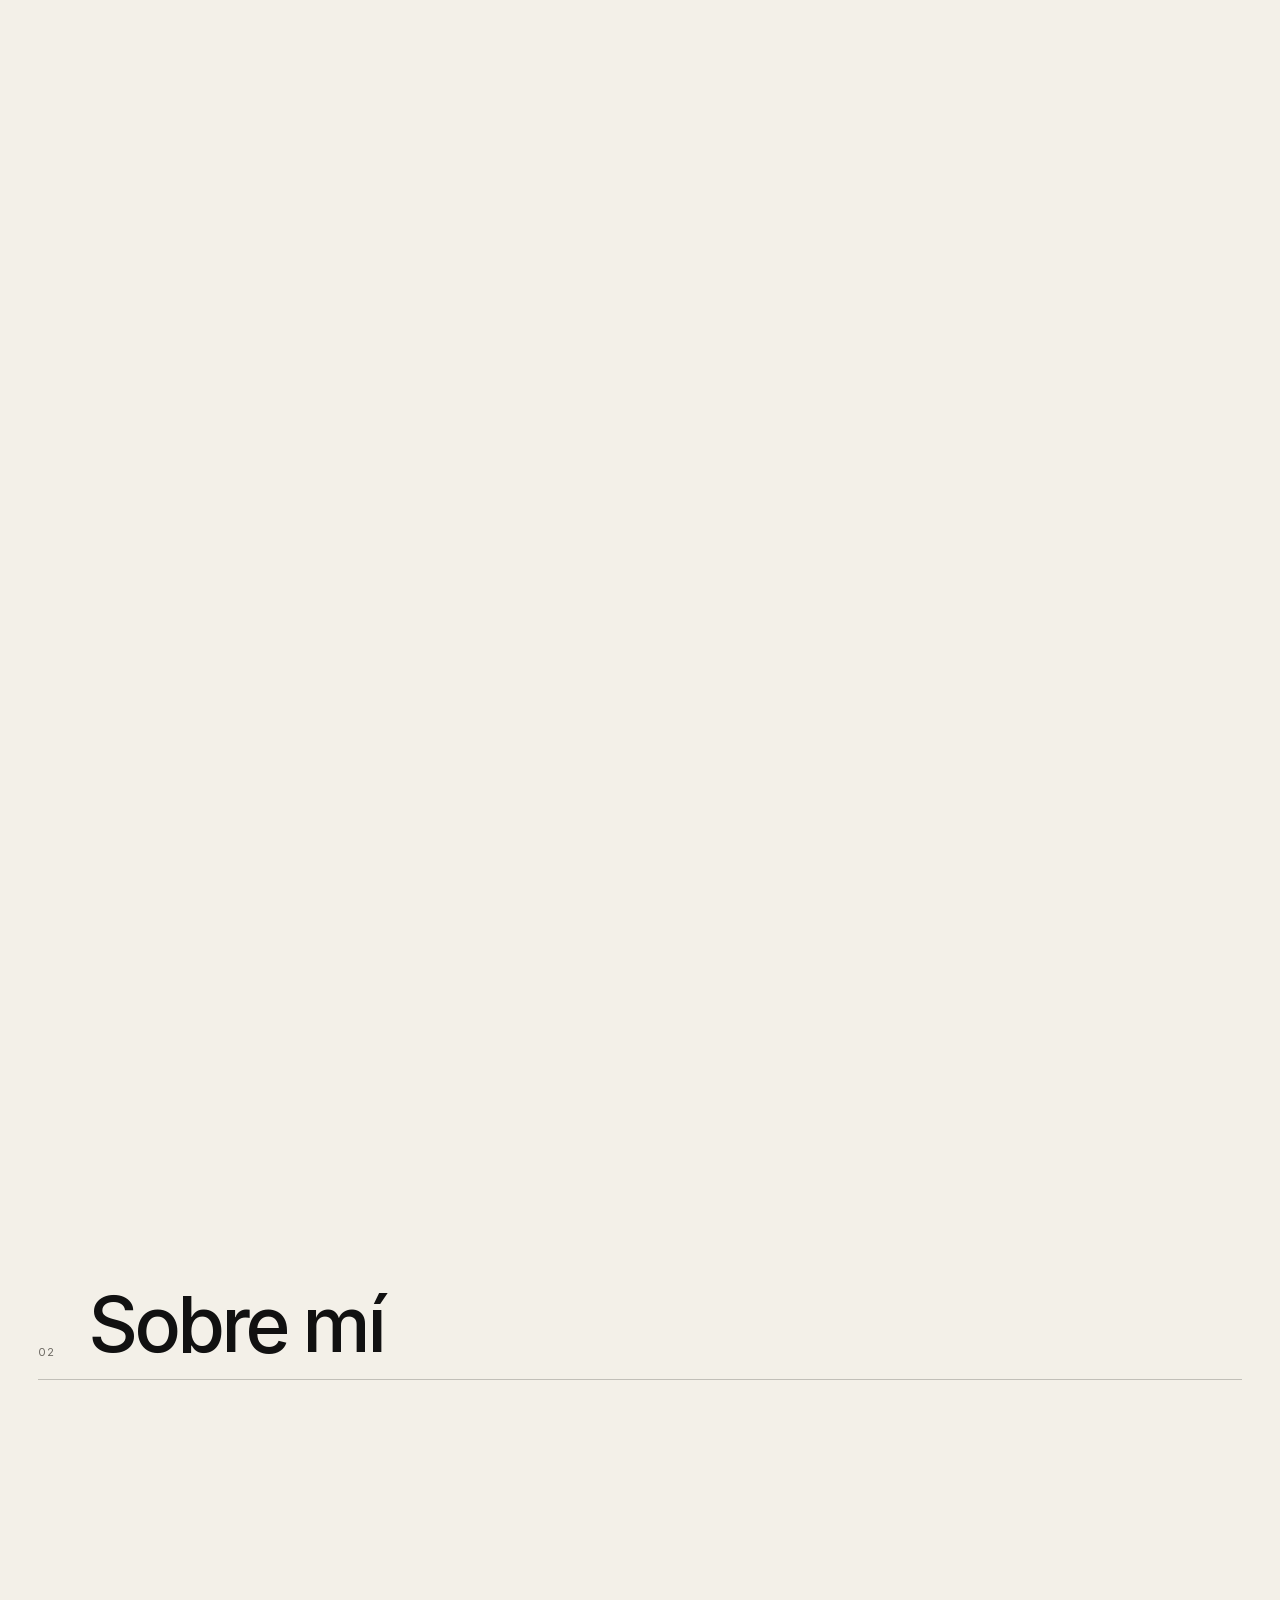
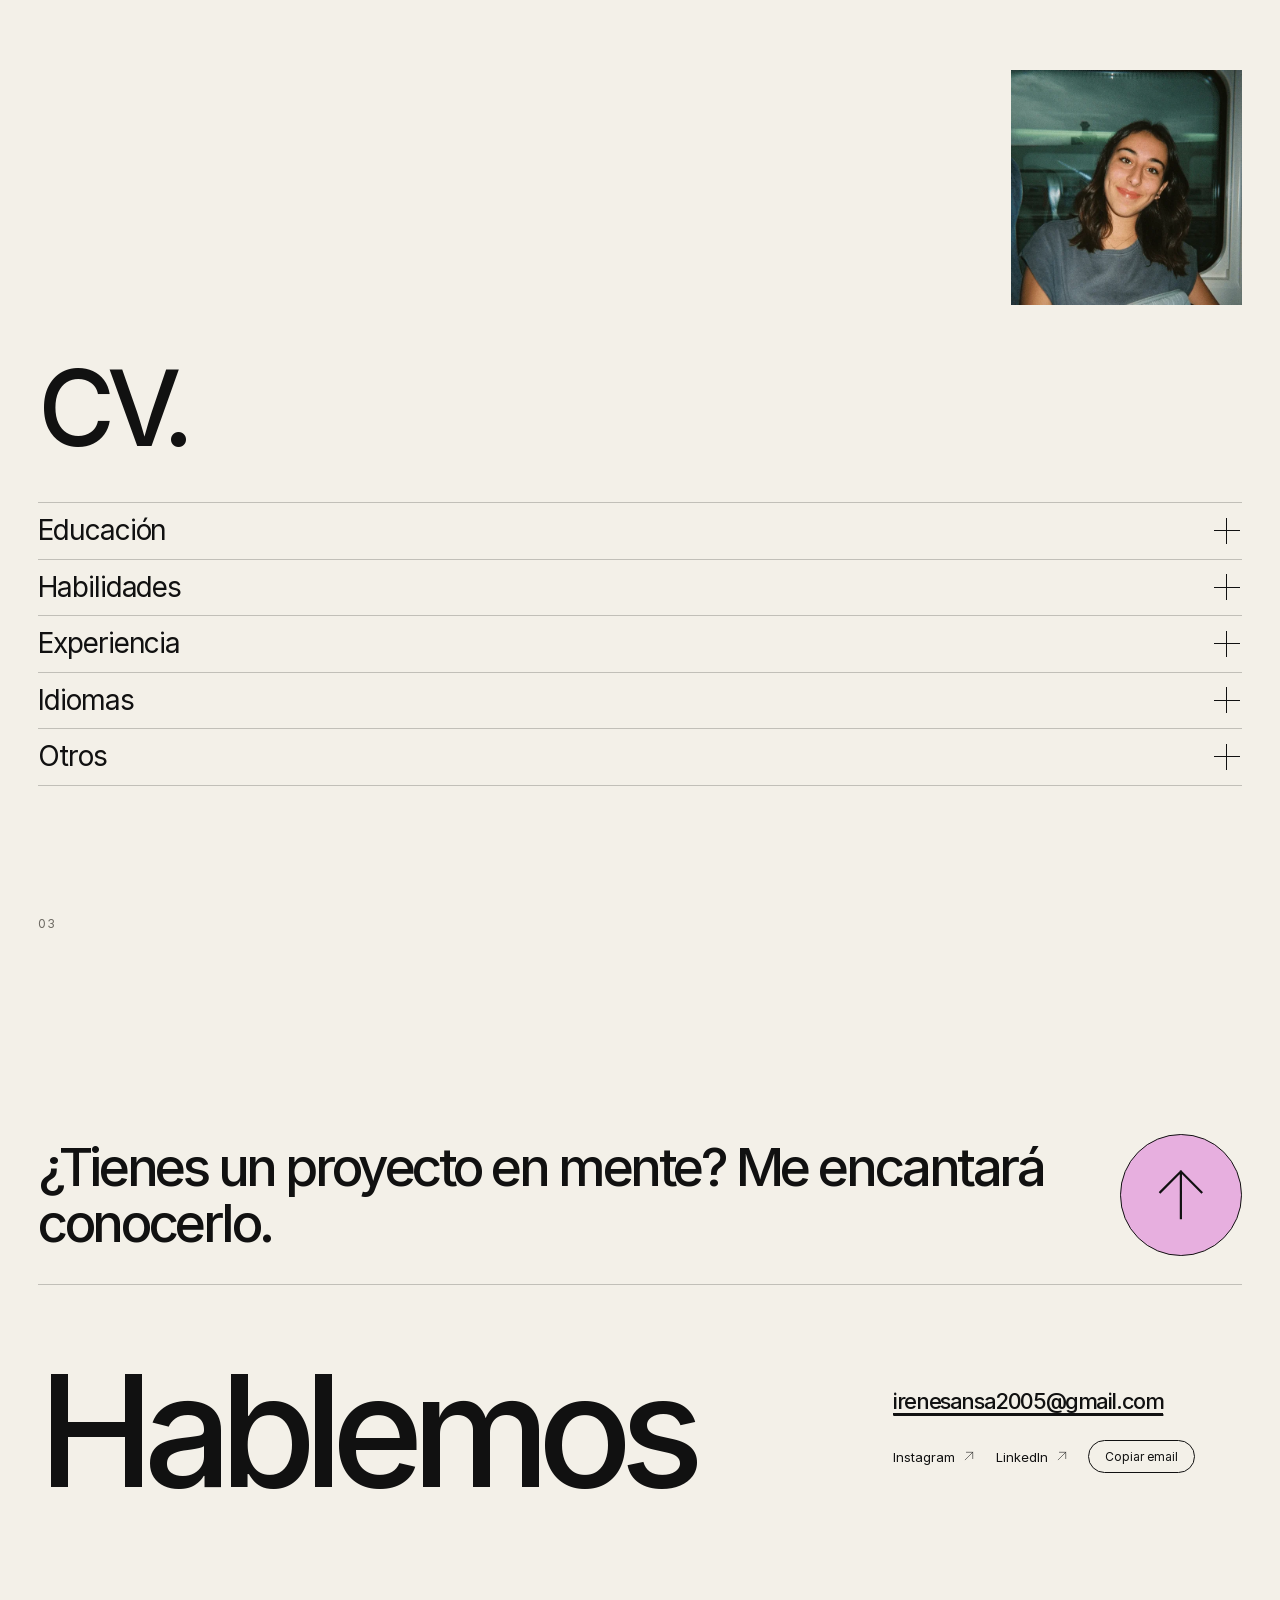
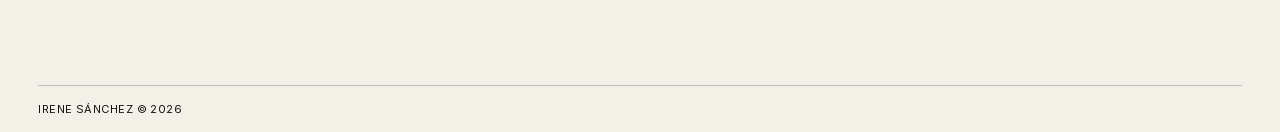
==== commit ab95b22a: "Add MATERIA showcase and editorial project detail" ====
--- a/index.html
+++ b/index.html
@@ -4,7 +4,7 @@
   <meta charset="UTF-8">
   <meta name="viewport" content="width=device-width, initial-scale=1">
   <title>Irene Sánchez — Diseño Gráfico y Multimedia</title>
-  <meta name="description" content="Portfolio de Irene Sánchez: branding, identidad visual, diseño editorial e ilustración. Descubre NOGUE, GreenO, Starbucks y Polydor.">
+  <meta name="description" content="Portfolio de Irene Sánchez: branding, identidad visual, diseño editorial e ilustración. Descubre NOGUE, GreenO, Starbucks, Polydor y MATERIA.">
   <meta name="author" content="Irene Sánchez">
   <meta name="theme-color" content="#f3f0e8">
   <link rel="canonical" href="https://irenesansa.github.io/Portfolio/">
@@ -49,11 +49,12 @@
 <section id="works" class="works scroll-works">
   
   <div class="project-showcase scroll-showcase" aria-label="Galería de proyectos controlada por desplazamiento"><div class="showcase-sticky"><div class="showcase-stage">
-    <a class="showcase-slide scroll-slide is-active" style="--slide-index:1" href="#project-nogue" data-project="nogue" aria-label="NOGUE — Diseño editorial" ><img src="assets/BjGmlA7EqK91jviIuZUTaN7Yc.webp" alt="NOGUE — Diseño editorial" fetchpriority="high" decoding="async"><div class="showcase-overlay"><span class="showcase-number">01 / 04</span><div class="showcase-heading"><h3>NOGUE</h3><span data-en="Editorial design">Diseño editorial</span></div><span class="showcase-open" aria-hidden="true"><svg class="line-arrow line-arrow-up-right" viewBox="0 0 48 48" aria-hidden="true" focusable="false"><path d="M24 42V6M9 21 24 6l15 15" fill="none" stroke="currentColor" stroke-width="1.8" stroke-linecap="square" stroke-linejoin="miter"/></svg></span></div></a>
-    <a class="showcase-slide scroll-slide" style="--slide-index:2" href="#project-greeno" data-project="greeno" aria-label="GREENO — Diseño de app" ><img src="assets/1X2dokhFNxDH5q4Vn5gxtqJ7cI.webp" alt="GREENO — Diseño de app" loading="lazy" decoding="async"><div class="showcase-overlay"><span class="showcase-number">02 / 04</span><div class="showcase-heading"><h3>GREENO</h3><span data-en="App design">Diseño de app</span></div><span class="showcase-open" aria-hidden="true"><svg class="line-arrow line-arrow-up-right" viewBox="0 0 48 48" aria-hidden="true" focusable="false"><path d="M24 42V6M9 21 24 6l15 15" fill="none" stroke="currentColor" stroke-width="1.8" stroke-linecap="square" stroke-linejoin="miter"/></svg></span></div></a>
-    <a class="showcase-slide scroll-slide" style="--slide-index:3" href="#project-starbucks" data-project="starbucks" aria-label="STARBUCKS — Ilustración" ><img src="assets/3GjRwg2fB9cPlcQ6SRwJvlCI.webp" alt="STARBUCKS — Ilustración" loading="lazy" decoding="async"><div class="showcase-overlay"><span class="showcase-number">03 / 04</span><div class="showcase-heading"><h3>STARBUCKS</h3><span data-en="Illustration">Ilustración</span></div><span class="showcase-open" aria-hidden="true"><svg class="line-arrow line-arrow-up-right" viewBox="0 0 48 48" aria-hidden="true" focusable="false"><path d="M24 42V6M9 21 24 6l15 15" fill="none" stroke="currentColor" stroke-width="1.8" stroke-linecap="square" stroke-linejoin="miter"/></svg></span></div></a>
-    <a class="showcase-slide scroll-slide" style="--slide-index:4" href="#project-polydor" data-project="polydor" aria-label="POLYDOR — Identidad de marca" ><img src="assets/UvoYkm8nHm0uud8LEZKD8KAjVDQ.webp" alt="POLYDOR — Identidad de marca" loading="lazy" decoding="async"><div class="showcase-overlay"><span class="showcase-number">04 / 04</span><div class="showcase-heading"><h3>POLYDOR</h3><span data-en="Brand identity">Identidad de marca</span></div><span class="showcase-open" aria-hidden="true"><svg class="line-arrow line-arrow-up-right" viewBox="0 0 48 48" aria-hidden="true" focusable="false"><path d="M24 42V6M9 21 24 6l15 15" fill="none" stroke="currentColor" stroke-width="1.8" stroke-linecap="square" stroke-linejoin="miter"/></svg></span></div></a>
-  </div><div class="scroll-showcase-end"><span class="showcase-progress" aria-live="polite">01 — 04</span><span class="scroll-prompt"><span data-en="Scroll to explore">Desliza para explorar</span><svg class="line-arrow line-arrow-down" viewBox="0 0 48 48" aria-hidden="true" focusable="false"><path d="M24 42V6M9 21 24 6l15 15" fill="none" stroke="currentColor" stroke-width="1.8" stroke-linecap="square" stroke-linejoin="miter"/></svg></span></div></div></div>
+    <a class="showcase-slide scroll-slide is-active" style="--slide-index:1" href="#project-nogue" data-project="nogue" aria-label="NOGUE — Diseño editorial" ><img src="assets/BjGmlA7EqK91jviIuZUTaN7Yc.webp" alt="NOGUE — Diseño editorial" fetchpriority="high" decoding="async"><div class="showcase-overlay"><span class="showcase-number">01 / 05</span><div class="showcase-heading"><h3>NOGUE</h3><span data-en="Editorial design">Diseño editorial</span></div><span class="showcase-open" aria-hidden="true"><svg class="line-arrow line-arrow-up-right" viewBox="0 0 48 48" aria-hidden="true" focusable="false"><path d="M24 42V6M9 21 24 6l15 15" fill="none" stroke="currentColor" stroke-width="1.8" stroke-linecap="square" stroke-linejoin="miter"/></svg></span></div></a>
+    <a class="showcase-slide scroll-slide" style="--slide-index:2" href="#project-greeno" data-project="greeno" aria-label="GREENO — Diseño de app" ><img src="assets/1X2dokhFNxDH5q4Vn5gxtqJ7cI.webp" alt="GREENO — Diseño de app" loading="lazy" decoding="async"><div class="showcase-overlay"><span class="showcase-number">02 / 05</span><div class="showcase-heading"><h3>GREENO</h3><span data-en="App design">Diseño de app</span></div><span class="showcase-open" aria-hidden="true"><svg class="line-arrow line-arrow-up-right" viewBox="0 0 48 48" aria-hidden="true" focusable="false"><path d="M24 42V6M9 21 24 6l15 15" fill="none" stroke="currentColor" stroke-width="1.8" stroke-linecap="square" stroke-linejoin="miter"/></svg></span></div></a>
+    <a class="showcase-slide scroll-slide" style="--slide-index:3" href="#project-starbucks" data-project="starbucks" aria-label="STARBUCKS — Ilustración" ><img src="assets/3GjRwg2fB9cPlcQ6SRwJvlCI.webp" alt="STARBUCKS — Ilustración" loading="lazy" decoding="async"><div class="showcase-overlay"><span class="showcase-number">03 / 05</span><div class="showcase-heading"><h3>STARBUCKS</h3><span data-en="Illustration">Ilustración</span></div><span class="showcase-open" aria-hidden="true"><svg class="line-arrow line-arrow-up-right" viewBox="0 0 48 48" aria-hidden="true" focusable="false"><path d="M24 42V6M9 21 24 6l15 15" fill="none" stroke="currentColor" stroke-width="1.8" stroke-linecap="square" stroke-linejoin="miter"/></svg></span></div></a>
+    <a class="showcase-slide scroll-slide" style="--slide-index:4" href="#project-polydor" data-project="polydor" aria-label="POLYDOR — Identidad de marca" ><img src="assets/UvoYkm8nHm0uud8LEZKD8KAjVDQ.webp" alt="POLYDOR — Identidad de marca" loading="lazy" decoding="async"><div class="showcase-overlay"><span class="showcase-number">04 / 05</span><div class="showcase-heading"><h3>POLYDOR</h3><span data-en="Brand identity">Identidad de marca</span></div><span class="showcase-open" aria-hidden="true"><svg class="line-arrow line-arrow-up-right" viewBox="0 0 48 48" aria-hidden="true" focusable="false"><path d="M24 42V6M9 21 24 6l15 15" fill="none" stroke="currentColor" stroke-width="1.8" stroke-linecap="square" stroke-linejoin="miter"/></svg></span></div></a>
+    <a class="showcase-slide scroll-slide" style="--slide-index:5" href="#project-materia" data-project="materia" aria-label="MATERIA — Diseño editorial"><img src="mockup%20portada.png" alt="MATERIA — revista sobre artesanía contemporánea" loading="lazy" decoding="async"><div class="showcase-overlay"><span class="showcase-number">05 / 05</span><div class="showcase-heading"><h3>MATERIA</h3><span data-en="Editorial design">Diseño editorial</span></div><span class="showcase-open" aria-hidden="true"><svg class="line-arrow line-arrow-up-right" viewBox="0 0 48 48" aria-hidden="true" focusable="false"><path d="M24 42V6M9 21 24 6l15 15" fill="none" stroke="currentColor" stroke-width="1.8" stroke-linecap="square" stroke-linejoin="miter"/></svg></span></div></a>
+  </div><div class="scroll-showcase-end"><span class="showcase-progress" aria-live="polite">01 — 05</span><span class="scroll-prompt"><span data-en="Scroll to explore">Desliza para explorar</span><svg class="line-arrow line-arrow-down" viewBox="0 0 48 48" aria-hidden="true" focusable="false"><path d="M24 42V6M9 21 24 6l15 15" fill="none" stroke="currentColor" stroke-width="1.8" stroke-linecap="square" stroke-linejoin="miter"/></svg></span></div></div></div>
 </section>
 
 <!-- 03 · SOBRE MÍ Y CV -->
@@ -85,20 +86,32 @@
 <div id="projectArchive">
 <article id="project-nogue" class="project-detail section-pad" aria-labelledby="title-nogue">
   <div class="project-opening"><div class="project-cover"><img src="assets/BjGmlA7EqK91jviIuZUTaN7Yc.webp" width="1800" height="1350" alt="NOGUE — Editorial design" class="" loading="lazy" decoding="async"></div>
-<div class="project-hero"><div class="project-kicker"><span data-en="Editorial design" >DISEÑO EDITORIAL</span><span>01 / 04</span></div><h2 id="title-nogue">NOGUE</h2><p data-en="Antifashion magazine · Group project" class="project-subtitle">Revista antifashion (trabajo grupal)</p></div></div>
+<div class="project-hero"><div class="project-kicker"><span data-en="Editorial design" >DISEÑO EDITORIAL</span><span>01 / 05</span></div><h2 id="title-nogue">NOGUE</h2><p data-en="Antifashion magazine · Group project" class="project-subtitle">Revista antifashion (trabajo grupal)</p></div></div>
   <div class="project-info"><p data-en="Wireframes, visual identity and creative direction" class="project-role">Wireframes, Identidad Visual y Dirección Creativa</p><div class="project-description"><p data-en="Academic project developed for the Editorial Design course. NOGUE is a satirical magazine that critiques fashion and consumer culture through parody, photography and bold graphic design. We created all the content — including visuals, layouts and art direction — with an aesthetic inspired by DIY culture." >Proyecto académico desarrollado para el curso de Diseño Editorial. NOGUE es una revista satírica que critica la moda y la cultura del consumo a través de la parodia, la fotografía y un diseño gráfico audaz. Creamos todo el contenido —incluyendo visuales, maquetación y dirección de arte— con una estética inspirada en el hazlo tú mismo (DIY).</p></div></div><div class="project-gallery nogue-gallery"><div class="nogue-gallery-column nogue-gallery-left"><aside class="gallery-note"><span class="gallery-note-index">01 / CONCEPTO</span><span class="gallery-note-copy" data-en="A critical look at fashion through irony, collage and editorial experimentation.">Una mirada crítica a la moda a través de la ironía, el collage y la experimentación editorial.</span><span class="gallery-note-end"><svg class="line-arrow line-arrow-up-right" viewBox="0 0 48 48" aria-hidden="true" focusable="false"><path d="M24 42V6M9 21 24 6l15 15" fill="none" stroke="currentColor" stroke-width="1.8" stroke-linecap="square" stroke-linejoin="miter"/></svg></span></aside><figure><img data-motion="assets/2qf1wfkzTq8CTkpsZfXedVptT0.webp" data-still="assets/2qf1wfkzTq8CTkpsZfXedVptT0-still.webp" src="assets/2qf1wfkzTq8CTkpsZfXedVptT0.webp" width="1100" height="734" alt="NOGUE — 2" class="" loading="lazy" decoding="async"></figure><figure><img src="assets/opz9vREiMtUPfowgwLqa4Pf9dU.webp" width="1800" height="1305" alt="NOGUE — 3" class="" loading="lazy" decoding="async"></figure><figure class="nogue-red-photo"><img src="assets/nogue-red-portrait.jpg" width="1024" height="1536" alt="NOGUE — retrato sobre fondo rojo" loading="lazy" decoding="async"></figure></div><div class="nogue-gallery-column nogue-gallery-right"><figure><img src="assets/yMsHqOEl1funtKKaHMSwi54CRwk.webp" width="1012" height="1800" alt="NOGUE — 4" class="" loading="lazy" decoding="async"></figure><figure><img src="assets/FOU1PPEwc5O005RMd5Mdbz1EAoQ.webp" width="1800" height="1350" alt="NOGUE — 5" class="" loading="lazy" decoding="async"></figure><figure><img src="assets/zUkSiQEE4Yi3G0kQkjWoLP9XrOg.webp" width="1800" height="1223" alt="NOGUE — 6" class="" loading="lazy" decoding="async"></figure></div></div><a class="back-projects" href="#project-greeno"><span data-en="View next project">Ver el siguiente proyecto</span><svg class="line-arrow line-arrow-up" viewBox="0 0 48 48" aria-hidden="true" focusable="false"><path d="M24 42V6M9 21 24 6l15 15" fill="none" stroke="currentColor" stroke-width="1.8" stroke-linecap="square" stroke-linejoin="miter"/></svg></a></article>
 <article id="project-greeno" class="project-detail section-pad" aria-labelledby="title-greeno">
   <div class="project-opening"><div class="project-cover"><img src="assets/1X2dokhFNxDH5q4Vn5gxtqJ7cI.webp" width="1800" height="1142" alt="GREENO — App design" class="" loading="lazy" decoding="async"></div>
-<div class="project-hero"><div class="project-kicker"><span data-en="App design" >DISEÑO APP</span><span>02 / 04</span></div><h2 id="title-greeno">GREENO</h2><p data-en="Recycling app · Group project" class="project-subtitle">App de reciclaje (trabajo grupal)</p></div></div>
+<div class="project-hero"><div class="project-kicker"><span data-en="App design" >DISEÑO APP</span><span>02 / 05</span></div><h2 id="title-greeno">GREENO</h2><p data-en="Recycling app · Group project" class="project-subtitle">App de reciclaje (trabajo grupal)</p></div></div>
   <div class="project-info"><p data-en="Wireframes, user research and creative direction" class="project-role">Wireframes, Investigación  Usuario y Dirección Creativa</p><div class="project-description"><p data-en="This project focused on designing the interface of a mobile application for GreenO, a sustainability-oriented platform. The app encourages users to recycle by awarding points for sustainable actions, which can be exchanged for discounts at partner supermarkets." >Este proyecto se centró en el diseño de la interfaz de una aplicación móvil para GreenO, una plataforma orientada a la sostenibilidad. La app incentiva a los usuarios a reciclar otorgando puntos por acciones sostenibles, que pueden canjearse por descuentos en supermercados asociados.</p><p data-en="The design process included wireframes, high-fidelity mockups and interactive prototypes, following a user-centred approach to create an intuitive experience." >El proceso de diseño incluyó la creación de wireframes, maquetas de alta fidelidad y prototipos interactivos, siguiendo un enfoque centrado en el usuario para garantizar una experiencia intuitiva.</p><p data-en="The visual system combines an eco-inspired colour palette, clean typography and custom icons to reflect the brand’s commitment to sustainability." >El sistema visual combina una paleta de colores ecológica, tipografía limpia e iconos personalizados para reflejar el compromiso sostenible de la marca.</p></div></div><div class="project-gallery greeno-gallery"><div class="greeno-gallery-column greeno-gallery-left"><aside class="gallery-note"><span class="gallery-note-index">02 / EXPERIENCIA</span><span class="gallery-note-copy" data-en="Small sustainable actions transformed into a clear, accessible and rewarding digital experience.">Pequeñas acciones sostenibles convertidas en una experiencia digital clara, accesible y motivadora.</span><span class="gallery-note-end"><svg class="line-arrow line-arrow-up-right" viewBox="0 0 48 48" aria-hidden="true" focusable="false"><path d="M24 42V6M9 21 24 6l15 15" fill="none" stroke="currentColor" stroke-width="1.8" stroke-linecap="square" stroke-linejoin="miter"/></svg></span></aside><figure><img src="assets/aMFPvdfZEtLvPWEU6TxS3TdgqF8.webp" width="1800" height="1004" alt="GREENO — 2" class="" loading="lazy" decoding="async"></figure><figure class="greeno-fill-photo"><img src="assets/ns5Qs2X01sbRT4qsyIiocRxObwE.webp" width="1800" height="1201" alt="GREENO — 3" class="" loading="lazy" decoding="async"></figure></div><div class="greeno-gallery-column greeno-gallery-right"><figure><img src="assets/V9tnF4wSBAmrztx9LX3tO7dbo.webp" width="977" height="1060" alt="GREENO — 4" class="" loading="lazy" decoding="async"></figure><figure><img src="assets/qyQtC0bNQkk4ZerNB53zSTbm2c.webp" width="1800" height="1023" alt="GREENO — 5" class="" loading="lazy" decoding="async"></figure><figure><img src="assets/DVRu4pHxPKwFXUUpY5WnriMyeZE.webp" width="1800" height="1028" alt="GREENO — 6" class="" loading="lazy" decoding="async"></figure></div></div><a class="back-projects" href="#project-starbucks"><span data-en="View next project">Ver el siguiente proyecto</span><svg class="line-arrow line-arrow-up" viewBox="0 0 48 48" aria-hidden="true" focusable="false"><path d="M24 42V6M9 21 24 6l15 15" fill="none" stroke="currentColor" stroke-width="1.8" stroke-linecap="square" stroke-linejoin="miter"/></svg></a></article>
 <article id="project-starbucks" class="project-detail section-pad" aria-labelledby="title-starbucks">
   <div class="project-opening"><div class="project-cover"><img src="assets/3GjRwg2fB9cPlcQ6SRwJvlCI.webp" width="1350" height="1800" alt="STARBUCKS — Illustration" class="" loading="lazy" decoding="async"></div>
-<div class="project-hero"><div class="project-kicker"><span data-en="Illustration" >TRABAJO DE ILUSTRACIÓN</span><span>03 / 04</span></div><h2 id="title-starbucks">STARBUCKS</h2><p data-en="Campaign concept for Starbucks NY" class="project-subtitle">Campaña para starbucks</p></div></div>
+<div class="project-hero"><div class="project-kicker"><span data-en="Illustration" >TRABAJO DE ILUSTRACIÓN</span><span>03 / 05</span></div><h2 id="title-starbucks">STARBUCKS</h2><p data-en="Campaign concept for Starbucks NY" class="project-subtitle">Campaña para starbucks</p></div></div>
   <div class="project-info"><p data-en="Illustrations and mockups" class="project-role">Creación de Ilustraciones y Mockups</p><div class="project-description"><p data-en="A campaign concept for Starbucks NY. The visual proposal draws on urban illustration and contemporary graphic design, using flat, contrasting colours, defined lines and dynamic compositions depicting everyday scenes in New York. Inclusive characters and irregular patterns reflect the city’s diversity and movement, conveying energy and warmth. The concept connects with Starbucks’ values of inclusion, community and urban life." >Campaña pensada para Starbucks NY. La propuesta visual se inspira en la ilustración urbana y el diseño gráfico contemporáneo, con colores planos y contrastantes, trazos definidos y composiciones dinámicas que muestran escenas cotidianas de Nueva York. Busca reflejar la diversidad y el movimiento urbano mediante personajes inclusivos y estampados irregulares, transmitiendo energía y cercanía. Así, conecta con los valores de Starbucks de inclusión, comunidad y ritmo urbano.</p></div></div><div class="project-gallery starbucks-gallery"><div class="starbucks-gallery-column starbucks-gallery-left"><aside class="gallery-note"><span class="gallery-note-index">03 / UNIVERSO VISUAL</span><span class="gallery-note-copy" data-en="The diversity and rhythm of New York translated into colourful, energetic illustrations.">La diversidad y el ritmo de Nueva York traducidos a ilustraciones llenas de color y movimiento.</span><span class="gallery-note-end"><svg class="line-arrow line-arrow-up-right" viewBox="0 0 48 48" aria-hidden="true" focusable="false"><path d="M24 42V6M9 21 24 6l15 15" fill="none" stroke="currentColor" stroke-width="1.8" stroke-linecap="square" stroke-linejoin="miter"/></svg></span></aside><figure><img src="assets/4LVHgRVolTfOiIoAzZoAbTuiGs.webp" width="1800" height="1350" alt="STARBUCKS — 2" class="" loading="lazy" decoding="async"></figure><figure><img src="assets/xmWKwtccgshZj0UsbErPMNTQfMM.webp" width="1800" height="1350" alt="STARBUCKS — 3" class="" loading="lazy" decoding="async"></figure><figure><img src="assets/3waqQNQKDPno197QkjrZ7G4M4.webp" width="921" height="1800" alt="STARBUCKS — 4" class="" loading="lazy" decoding="async"></figure></div><div class="starbucks-gallery-column starbucks-gallery-right"><figure><img src="assets/z7txAwJHpOfXebX61gaBpnuox4.webp" width="1350" height="1800" alt="STARBUCKS — 5" class="" loading="lazy" decoding="async"></figure><figure><img src="assets/FsYLoAPfVPeHQpAxXvdUtXxFQY.webp" width="1350" height="1800" alt="STARBUCKS — 6" class="" loading="lazy" decoding="async"></figure><figure class="starbucks-urban-poster"><img src="Cartel%20Starbucks%20en%20calle%20urbana.png" alt="Ilustración de Starbucks aplicada a un cartel urbano" loading="lazy" decoding="async"></figure></div></div><a class="back-projects" href="#project-polydor"><span data-en="View next project">Ver el siguiente proyecto</span><svg class="line-arrow line-arrow-up" viewBox="0 0 48 48" aria-hidden="true" focusable="false"><path d="M24 42V6M9 21 24 6l15 15" fill="none" stroke="currentColor" stroke-width="1.8" stroke-linecap="square" stroke-linejoin="miter"/></svg></a></article>
 <article id="project-polydor" class="project-detail section-pad" aria-labelledby="title-polydor">
   <div class="project-opening"><div class="project-cover"><img src="assets/UvoYkm8nHm0uud8LEZKD8KAjVDQ.webp" width="1080" height="1080" alt="POLYDOR — Brand redesign" class="" loading="lazy" decoding="async"></div>
-<div class="project-hero"><div class="project-kicker"><span data-en="Brand redesign" >REDISEÑO DE MARCA</span><span>04 / 04</span></div><h2 id="title-polydor">POLYDOR</h2><p data-en="Branding and visual identity" class="project-subtitle">Branding e identidad de marca</p></div></div>
-  <div class="project-info"><p data-en="Logo redesign, brand guidelines and final artwork" class="project-role">Rediseño de Logo, Manual de Marca y Artes Finales</p><div class="project-description"><p data-en="This project updates the identity of the record label Polydor to modernise its image and connect with a younger audience, reflecting its commitment to supporting both emerging artists and established names." >El proyecto consistió en actualizar la identidad de la discográfica Polydor con el objetivo de modernizar su imagen y acercarla a un público más joven, en línea con su apuesta por apoyar tanto a artistas emergentes como a nombres consolidados.</p><p data-en="The work involved refreshing the logo with a more adaptable style and creating variations for different formats. From this foundation, I developed a versatile visual system for social media, digital communications and merchandise: a dynamic, contemporary identity that connects with new audiences while preserving the brand’s legacy." >El trabajo consistió en renovar el logotipo con un estilo más fresco y adaptable, creando variaciones para distintos formatos. A partir de ello, desarrollé un sistema visual versátil aplicado en redes sociales, comunicación digital y merchandising, con una identidad dinámica y actual que conecta con nuevas audiencias sin perder el legado de la marca.</p></div></div><div class="project-gallery polydor-gallery"><div class="polydor-gallery-top"><aside class="gallery-note"><span class="gallery-note-index">04 / IDENTIDAD</span><span class="gallery-note-copy" data-en="A flexible graphic language connecting musical heritage with new forms of expression.">Un lenguaje gráfico flexible que conecta el legado musical con nuevas formas de expresión.</span><span class="gallery-note-end"><svg class="line-arrow line-arrow-up-right" viewBox="0 0 48 48" aria-hidden="true" focusable="false"><path d="M24 42V6M9 21 24 6l15 15" fill="none" stroke="currentColor" stroke-width="1.8" stroke-linecap="square" stroke-linejoin="miter"/></svg></span></aside><figure class="polydor-gracie"><img src="gracie_polydor.png" alt="Póster de Gracie Abrams para la nueva identidad visual de Polydor" loading="lazy" decoding="async"></figure><figure><img src="assets/jrwixwY4pyO0c2A6MxjYwKsE.webp" width="1080" height="1080" alt="POLYDOR — 3" class="" loading="lazy" decoding="async"></figure><figure><img src="assets/PXRfm9HmGs4k0LiVJfSQr1aYek.webp" width="1800" height="1013" alt="POLYDOR — 4" class="" loading="lazy" decoding="async"></figure></div><div class="polydor-gallery-bottom"><figure class="polydor-mobiles"><img src="mockup-moviles_polydor.png" alt="Mockups de móviles con aplicaciones de la identidad Polydor" loading="lazy" decoding="async"></figure><figure><img src="assets/jlKBUc4Kv9bRzPr1gfkIj547bg.webp" width="1250" height="649" alt="POLYDOR — 5" class="" loading="lazy" decoding="async"></figure></div></div><a class="back-projects" href="#project-nogue"><span data-en="View next project">Ver el siguiente proyecto</span><svg class="line-arrow line-arrow-up" viewBox="0 0 48 48" aria-hidden="true" focusable="false"><path d="M24 42V6M9 21 24 6l15 15" fill="none" stroke="currentColor" stroke-width="1.8" stroke-linecap="square" stroke-linejoin="miter"/></svg></a></article>
+<div class="project-hero"><div class="project-kicker"><span data-en="Brand redesign" >REDISEÑO DE MARCA</span><span>04 / 05</span></div><h2 id="title-polydor">POLYDOR</h2><p data-en="Branding and visual identity" class="project-subtitle">Branding e identidad de marca</p></div></div>
+  <div class="project-info"><p data-en="Logo redesign, brand guidelines and final artwork" class="project-role">Rediseño de Logo, Manual de Marca y Artes Finales</p><div class="project-description"><p data-en="This project updates the identity of the record label Polydor to modernise its image and connect with a younger audience, reflecting its commitment to supporting both emerging artists and established names." >El proyecto consistió en actualizar la identidad de la discográfica Polydor con el objetivo de modernizar su imagen y acercarla a un público más joven, en línea con su apuesta por apoyar tanto a artistas emergentes como a nombres consolidados.</p><p data-en="The work involved refreshing the logo with a more adaptable style and creating variations for different formats. From this foundation, I developed a versatile visual system for social media, digital communications and merchandise: a dynamic, contemporary identity that connects with new audiences while preserving the brand’s legacy." >El trabajo consistió en renovar el logotipo con un estilo más fresco y adaptable, creando variaciones para distintos formatos. A partir de ello, desarrollé un sistema visual versátil aplicado en redes sociales, comunicación digital y merchandising, con una identidad dinámica y actual que conecta con nuevas audiencias sin perder el legado de la marca.</p></div></div><div class="project-gallery polydor-gallery"><div class="polydor-gallery-top"><aside class="gallery-note"><span class="gallery-note-index">04 / IDENTIDAD</span><span class="gallery-note-copy" data-en="A flexible graphic language connecting musical heritage with new forms of expression.">Un lenguaje gráfico flexible que conecta el legado musical con nuevas formas de expresión.</span><span class="gallery-note-end"><svg class="line-arrow line-arrow-up-right" viewBox="0 0 48 48" aria-hidden="true" focusable="false"><path d="M24 42V6M9 21 24 6l15 15" fill="none" stroke="currentColor" stroke-width="1.8" stroke-linecap="square" stroke-linejoin="miter"/></svg></span></aside><figure class="polydor-gracie"><img src="gracie_polydor.png" alt="Póster de Gracie Abrams para la nueva identidad visual de Polydor" loading="lazy" decoding="async"></figure><figure><img src="assets/jrwixwY4pyO0c2A6MxjYwKsE.webp" width="1080" height="1080" alt="POLYDOR — 3" class="" loading="lazy" decoding="async"></figure><figure><img src="assets/PXRfm9HmGs4k0LiVJfSQr1aYek.webp" width="1800" height="1013" alt="POLYDOR — 4" class="" loading="lazy" decoding="async"></figure></div><div class="polydor-gallery-bottom"><figure class="polydor-mobiles"><img src="mockup-moviles_polydor.png" alt="Mockups de móviles con aplicaciones de la identidad Polydor" loading="lazy" decoding="async"></figure><figure><img src="assets/jlKBUc4Kv9bRzPr1gfkIj547bg.webp" width="1250" height="649" alt="POLYDOR — 5" class="" loading="lazy" decoding="async"></figure></div></div><a class="back-projects" href="#project-materia"><span data-en="View next project">Ver el siguiente proyecto</span><svg class="line-arrow line-arrow-up" viewBox="0 0 48 48" aria-hidden="true" focusable="false"><path d="M24 42V6M9 21 24 6l15 15" fill="none" stroke="currentColor" stroke-width="1.8" stroke-linecap="square" stroke-linejoin="miter"/></svg></a></article>
+<article id="project-materia" class="project-detail section-pad" aria-labelledby="title-materia">
+ <div class="project-opening"><div class="project-cover"><img src="mockup%20portada.png" alt="MATERIA — portada de revista artesanal" loading="lazy" decoding="async"></div>
+ <div class="project-hero"><div class="project-kicker"><span data-en="EDITORIAL DESIGN">DISEÑO EDITORIAL</span><span>05 / 05</span></div><h2 id="title-materia">MATERIA</h2><p class="project-subtitle" data-en="A contemporary look at traditional crafts">Una mirada contemporánea a la artesanía</p></div></div>
+ <div class="project-info"><p class="project-role" data-en="Editorial concept and magazine design">Concepto editorial y diseño de revista</p><div class="project-description"><p data-en="MATERIA is an editorial magazine that celebrates traditional crafts from a contemporary perspective. Each issue explores a different craft — from ceramics and weaving to metalwork — tracing its origins, evolution and modern reinterpretations. Through imagery, processes and stories, it connects readers with the people behind each piece and invites reflection on the value of handmade work in an increasingly fast-paced digital world.">MATERIA es una revista que pone en valor las artesanías tradicionales desde una mirada contemporánea. Cada edición se adentra en un oficio —como la cerámica, el tejido o la metalurgia— para explorar su origen, evolución y reinterpretación actual. A través de imágenes, procesos y relatos, conecta a sus lectores con las personas y las historias detrás de cada pieza, invitando a reflexionar sobre el valor de lo hecho a mano en un mundo cada vez más acelerado y digital.</p></div></div>
+ <div class="project-gallery materia-gallery">
+  <div class="materia-top"><aside class="gallery-note"><span class="gallery-note-index">05 / MATERIA</span><span class="gallery-note-copy" data-en="The value of handmade crafts, retold through contemporary editorial design.">El valor de lo hecho a mano, contado desde una mirada editorial contemporánea.</span><span class="gallery-note-end"><svg class="line-arrow line-arrow-up-right" viewBox="0 0 48 48" aria-hidden="true" focusable="false"><path d="M24 42V6M9 21 24 6l15 15" fill="none" stroke="currentColor" stroke-width="1.8" stroke-linecap="square" stroke-linejoin="miter"/></svg></span></aside><figure class="materia-craftman"><img src="mockup%20materia%20craftman.jpg" alt="MATERIA — mockup Craftman" loading="lazy" decoding="async"></figure></div>
+  <figure class="materia-portada"><img src="mockup%20portada.png" alt="MATERIA — mockup horizontal de portada" loading="lazy" decoding="async"></figure>
+  <div class="materia-middle"><figure class="materia-grupo-uno"><img src="mockup%20grupo%20uno.png" alt="MATERIA — primer grupo de fotografías" loading="lazy" decoding="async"></figure><figure class="materia-andino"><img src="mockup%20materia%20andino%20.png" alt="MATERIA — mockup vertical Andino" loading="lazy" decoding="async"></figure></div>
+  <div class="materia-bottom"><figure class="materia-fotos-dos"><img src="mockup%20grupo%20de%20fotos%202.png" alt="MATERIA — segundo grupo de fotografías" loading="lazy" decoding="async"></figure><figure class="materia-dos-paginas"><img src="mockup%20dos%20pa%CC%81ginas.jpg" alt="MATERIA — mockup de dos páginas" loading="lazy" decoding="async"></figure></div>
+ </div>
+ <a class="back-projects" href="#project-nogue"><span data-en="View next project">Ver el siguiente proyecto</span><svg class="line-arrow line-arrow-up" viewBox="0 0 48 48" aria-hidden="true" focusable="false"><path d="M24 42V6M9 21 24 6l15 15" fill="none" stroke="currentColor" stroke-width="1.8" stroke-linecap="square" stroke-linejoin="miter"/></svg></a>
+</article>
 </div>
 </main>
 
--- a/style.css
+++ b/style.css
@@ -385,3 +385,42 @@
 .hero-title .hero-hover-letter{display:inline;color:inherit;transition:color .18s ease}
 @media(hover:hover) and (pointer:fine){.hero-title .hero-hover-letter:hover{color:#E7AFDF}}
 @media(prefers-reduced-motion:reduce){.hero-title .hero-hover-letter{transition:none}}
+
+/* Hover rosa por panel del CV; sin modificar estructura ni tamaños. */
+@media (hover:hover) and (pointer:fine){
+ #about .cv-details summary{transition:background-color .22s ease}
+ #about .cv-details summary:hover{background-color:#E7AFDF}
+}
+
+/* Equal-size About paragraphs; preserve existing alignment and layout. */
+#about.about .about-copy .about-lead{font-size:clamp(22px,2.7vw,42px);line-height:1.16;letter-spacing:-.05em}
+@media(max-width:760px){#about.about .about-copy .about-lead{font-size:clamp(20px,3.2vw,30px)}}
+@media(max-width:540px){#about.about .about-copy .about-lead{font-size:clamp(18px,4vw,25px)}}
+
+/* Slightly larger matching About paragraphs on every viewport. */
+#about.about .about-copy .about-lead,
+#about.about .about-copy>p:not(.about-lead){font-size:clamp(25px,3.15vw,49px)}
+@media(max-width:760px){
+ #about.about .about-copy .about-lead,
+ #about.about .about-copy>p:not(.about-lead){font-size:clamp(22px,3.65vw,34px)}
+}
+@media(max-width:540px){
+ #about.about .about-copy .about-lead,
+ #about.about .about-copy>p:not(.about-lead){font-size:clamp(19px,4.5vw,27px)}
+}
+
+/* About second paragraph: align its text to the photo/right edge, keeping size. */
+#about.about .about-copy>p:not(.about-lead){text-align:right;align-self:flex-end}
+
+/* Give the second About paragraph enough horizontal room for an editorial four-line wrap. */
+@media(min-width:1100px){
+ #about.about .about-copy>p:not(.about-lead){max-width:100%;width:min(100%,1080px)}
+}
+
+/* About reveal only: inline words retain original line wrapping and typography. */
+#about .about-reveal-word{display:inline;white-space:pre-wrap}
+
+/* About only: keep individual words invisible until the delayed scroll reveal. */
+#about .about-reveal-pending .about-reveal-word{opacity:0}
+
+
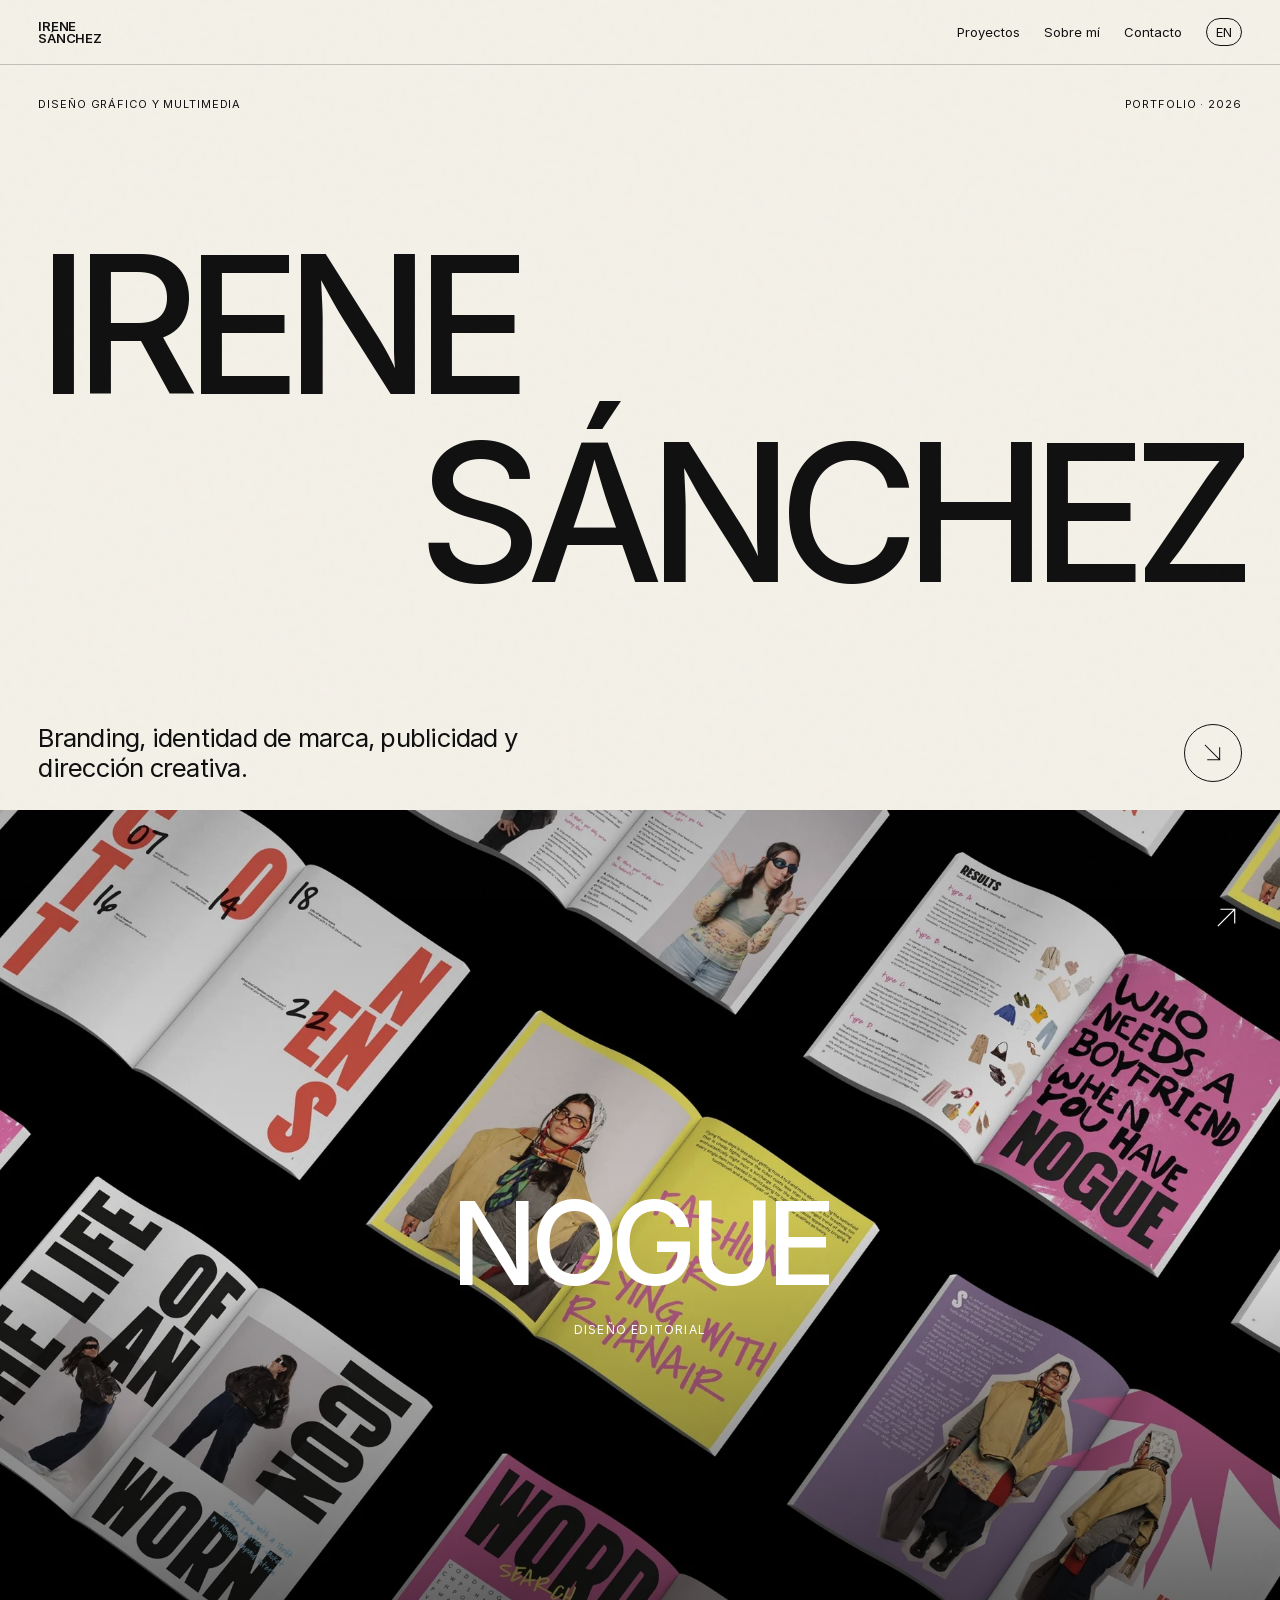
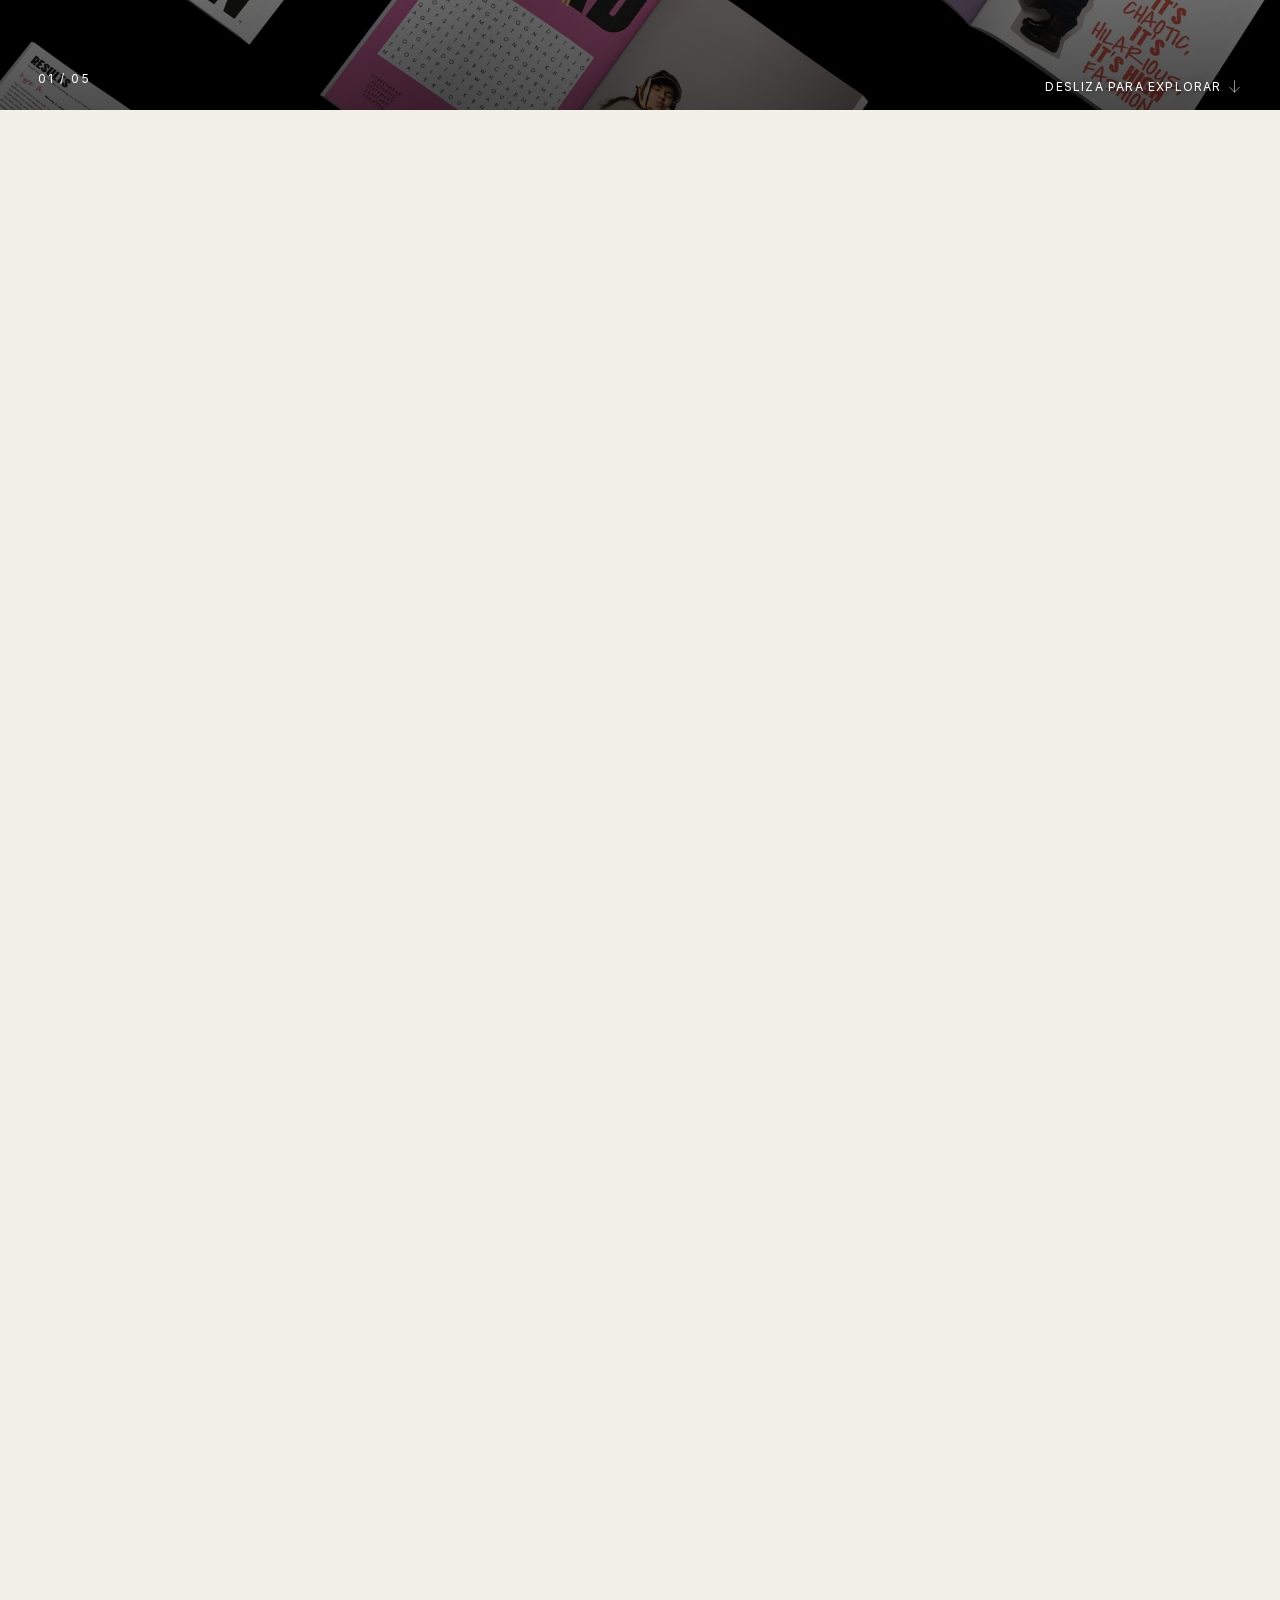
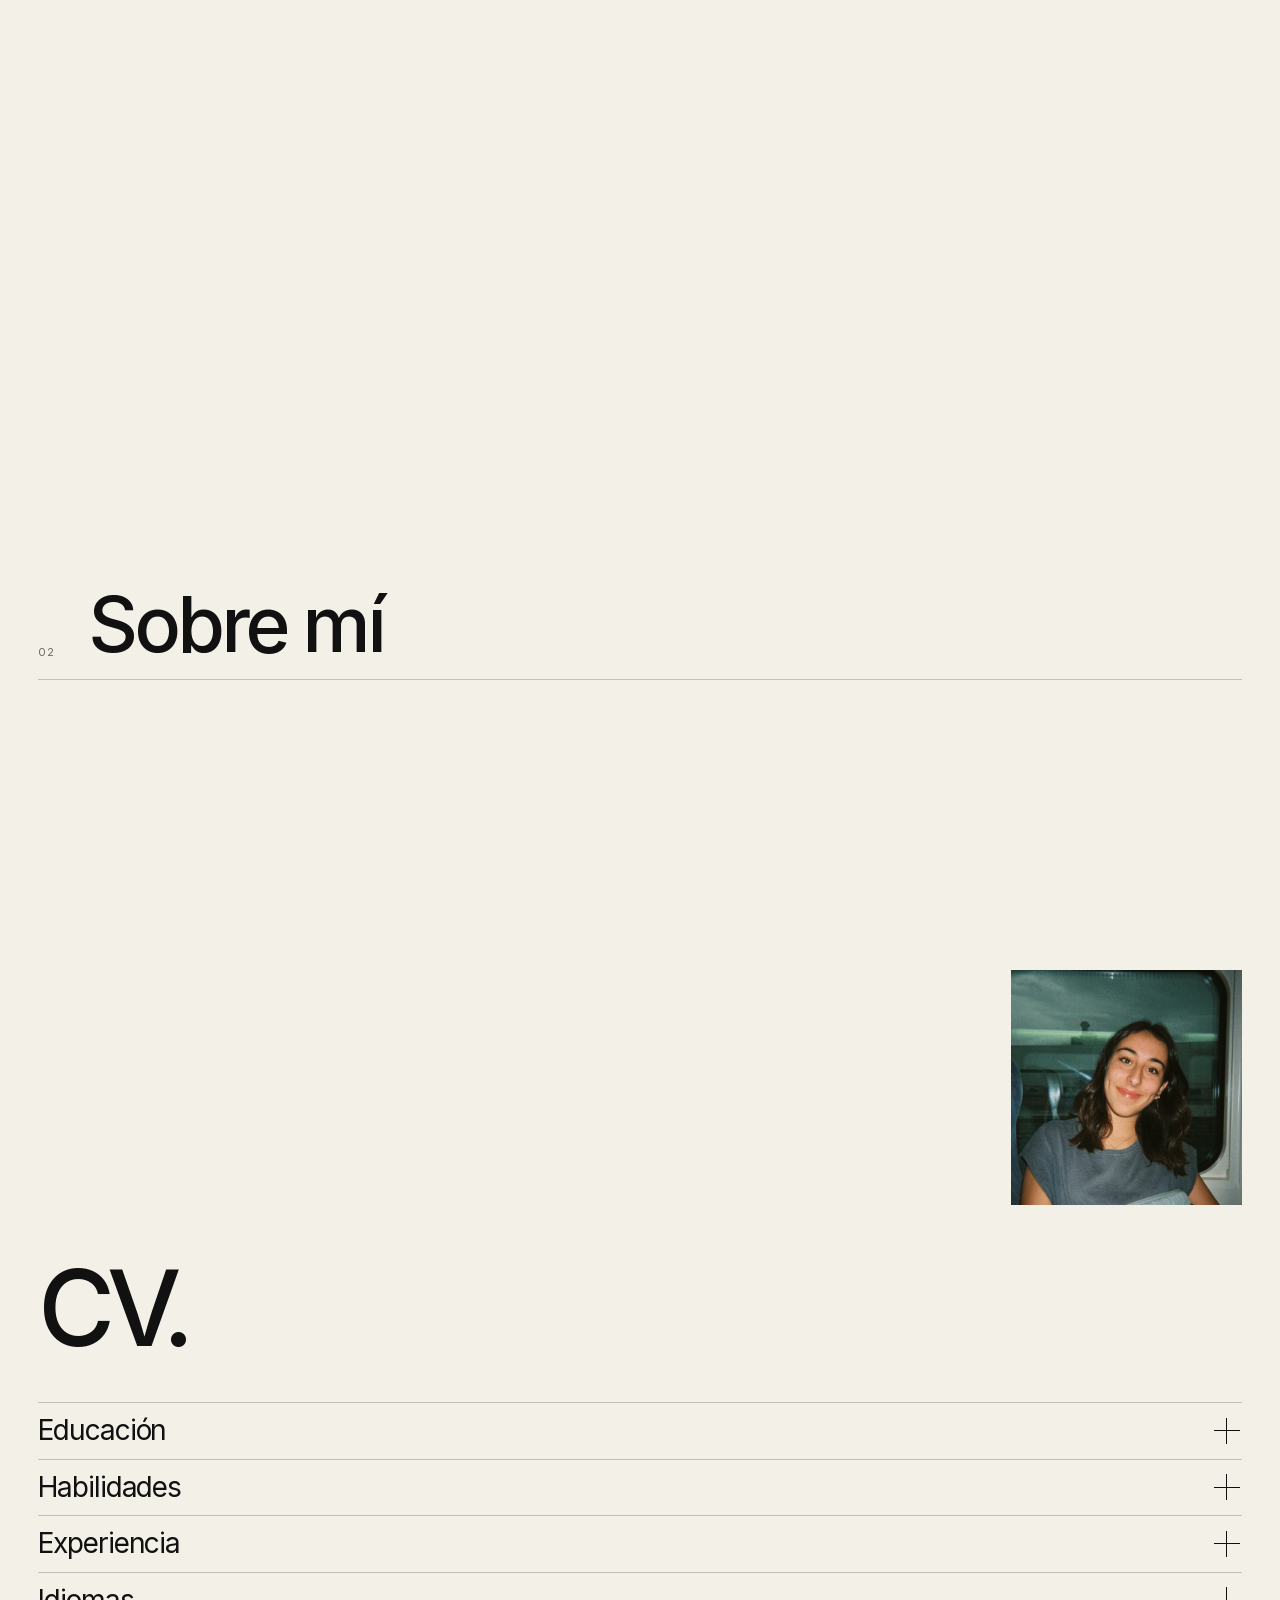
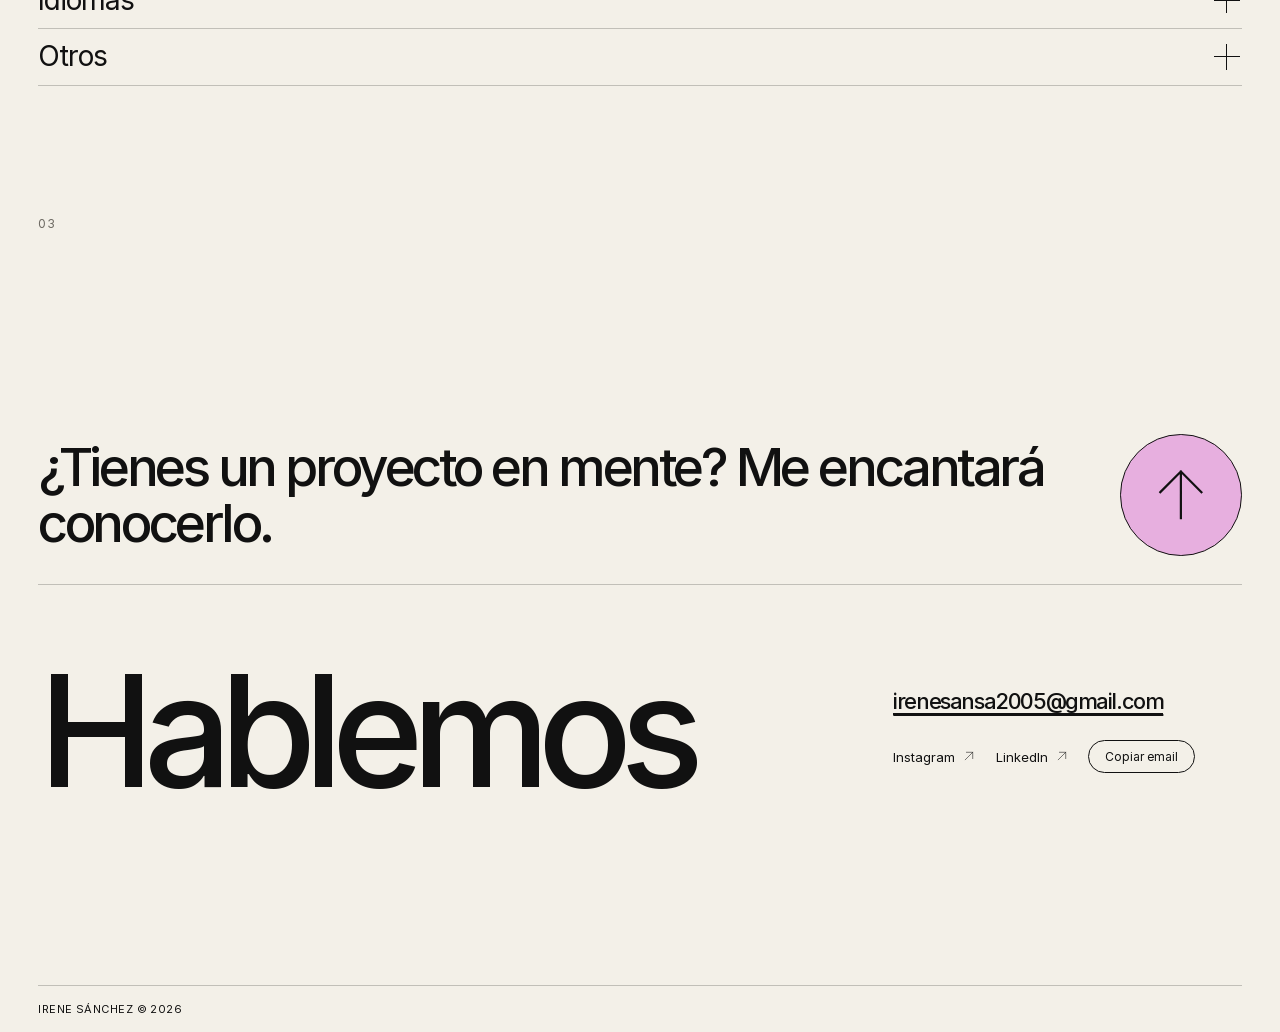
==== commit 30b29e42: "Recompose MATERIA gallery into Starbucks-style columns" ====
--- a/index.html
+++ b/index.html
@@ -104,12 +104,7 @@
  <div class="project-opening"><div class="project-cover"><img src="mockup%20portada.png" alt="MATERIA — portada de revista artesanal" loading="lazy" decoding="async"></div>
  <div class="project-hero"><div class="project-kicker"><span data-en="EDITORIAL DESIGN">DISEÑO EDITORIAL</span><span>05 / 05</span></div><h2 id="title-materia">MATERIA</h2><p class="project-subtitle" data-en="A contemporary look at traditional crafts">Una mirada contemporánea a la artesanía</p></div></div>
  <div class="project-info"><p class="project-role" data-en="Editorial concept and magazine design">Concepto editorial y diseño de revista</p><div class="project-description"><p data-en="MATERIA is an editorial magazine that celebrates traditional crafts from a contemporary perspective. Each issue explores a different craft — from ceramics and weaving to metalwork — tracing its origins, evolution and modern reinterpretations. Through imagery, processes and stories, it connects readers with the people behind each piece and invites reflection on the value of handmade work in an increasingly fast-paced digital world.">MATERIA es una revista que pone en valor las artesanías tradicionales desde una mirada contemporánea. Cada edición se adentra en un oficio —como la cerámica, el tejido o la metalurgia— para explorar su origen, evolución y reinterpretación actual. A través de imágenes, procesos y relatos, conecta a sus lectores con las personas y las historias detrás de cada pieza, invitando a reflexionar sobre el valor de lo hecho a mano en un mundo cada vez más acelerado y digital.</p></div></div>
- <div class="project-gallery materia-gallery">
-  <div class="materia-top"><aside class="gallery-note"><span class="gallery-note-index">05 / MATERIA</span><span class="gallery-note-copy" data-en="The value of handmade crafts, retold through contemporary editorial design.">El valor de lo hecho a mano, contado desde una mirada editorial contemporánea.</span><span class="gallery-note-end"><svg class="line-arrow line-arrow-up-right" viewBox="0 0 48 48" aria-hidden="true" focusable="false"><path d="M24 42V6M9 21 24 6l15 15" fill="none" stroke="currentColor" stroke-width="1.8" stroke-linecap="square" stroke-linejoin="miter"/></svg></span></aside><figure class="materia-craftman"><img src="mockup%20materia%20craftman.jpg" alt="MATERIA — mockup Craftman" loading="lazy" decoding="async"></figure></div>
-  <figure class="materia-portada"><img src="mockup%20portada.png" alt="MATERIA — mockup horizontal de portada" loading="lazy" decoding="async"></figure>
-  <div class="materia-middle"><figure class="materia-grupo-uno"><img src="mockup%20grupo%20uno.png" alt="MATERIA — primer grupo de fotografías" loading="lazy" decoding="async"></figure><figure class="materia-andino"><img src="mockup%20materia%20andino%20.png" alt="MATERIA — mockup vertical Andino" loading="lazy" decoding="async"></figure></div>
-  <div class="materia-bottom"><figure class="materia-fotos-dos"><img src="mockup%20grupo%20de%20fotos%202.png" alt="MATERIA — segundo grupo de fotografías" loading="lazy" decoding="async"></figure><figure class="materia-dos-paginas"><img src="mockup%20dos%20pa%CC%81ginas.jpg" alt="MATERIA — mockup de dos páginas" loading="lazy" decoding="async"></figure></div>
- </div>
+ <div class="project-gallery materia-gallery"><div class="materia-gallery-column materia-gallery-left"><aside class="gallery-note"><span class="gallery-note-index">05 / MATERIA</span><span class="gallery-note-copy" data-en="The value of handmade crafts, retold through contemporary editorial design.">El valor de lo hecho a mano, contado desde una mirada editorial contemporánea.</span><span class="gallery-note-end"><svg class="line-arrow line-arrow-up-right" viewBox="0 0 48 48" aria-hidden="true" focusable="false"><path d="M24 42V6M9 21 24 6l15 15" fill="none" stroke="currentColor" stroke-width="1.8" stroke-linecap="square" stroke-linejoin="miter"/></svg></span></aside><figure class="materia-portada"><img src="mockup%20portada.png" alt="MATERIA — mockup horizontal de portada" loading="lazy" decoding="async"></figure><figure class="materia-grupo-uno"><img src="mockup%20grupo%20uno.png" alt="MATERIA — primer grupo de fotografías" loading="lazy" decoding="async"></figure><figure class="materia-fotos-dos"><img src="mockup%20grupo%20de%20fotos%202.png" alt="MATERIA — segundo grupo de fotografías" loading="lazy" decoding="async"></figure></div><div class="materia-gallery-column materia-gallery-right"><figure class="materia-craftman"><img src="mockup%20materia%20craftman.jpg" alt="MATERIA — mockup Craftman" loading="lazy" decoding="async"></figure><figure class="materia-andino"><img src="mockup%20materia%20andino%20.png" alt="MATERIA — mockup vertical Andino" loading="lazy" decoding="async"></figure><figure class="materia-dos-paginas"><img src="mockup%20dos%20pa%CC%81ginas.jpg" alt="MATERIA — mockup de dos páginas" loading="lazy" decoding="async"></figure></div></div>
  <a class="back-projects" href="#project-nogue"><span data-en="View next project">Ver el siguiente proyecto</span><svg class="line-arrow line-arrow-up" viewBox="0 0 48 48" aria-hidden="true" focusable="false"><path d="M24 42V6M9 21 24 6l15 15" fill="none" stroke="currentColor" stroke-width="1.8" stroke-linecap="square" stroke-linejoin="miter"/></svg></a>
 </article>
 </div>
--- a/style.css
+++ b/style.css
@@ -424,3 +424,22 @@
 #about .about-reveal-pending .about-reveal-word{opacity:0}
 
 
+
+
+/* MATERIA only — six supplied mockups in the requested editorial sequence. */
+#works.scroll-works .scroll-showcase{height:500svh}
+#modalContent .project-gallery.materia-gallery{display:flex;flex-direction:column;columns:auto;gap:12px;padding:0 var(--pad)}
+#modalContent .materia-gallery figure,#modalContent .materia-gallery .gallery-note{margin:0;min-width:0;overflow:hidden}
+#modalContent .materia-gallery figure img{display:block;width:100%;height:100%;object-fit:cover}
+#modalContent .materia-gallery .materia-top,#modalContent .materia-gallery .materia-middle,#modalContent .materia-gallery .materia-bottom{display:grid;grid-template-columns:repeat(2,minmax(0,1fr));gap:12px;align-items:stretch}
+#modalContent .materia-gallery .materia-top{min-height:clamp(360px,48vw,790px)}
+#modalContent .materia-gallery .materia-top .gallery-note{min-height:0}
+#modalContent .materia-gallery .materia-portada{height:clamp(290px,45vw,760px)}
+#modalContent .materia-gallery .materia-middle{min-height:clamp(440px,56vw,880px)}
+#modalContent .materia-gallery .materia-bottom{min-height:clamp(440px,55vw,850px)}
+@media(max-width:700px){
+ #modalContent .materia-gallery .materia-top,#modalContent .materia-gallery .materia-middle,#modalContent .materia-gallery .materia-bottom{grid-template-columns:1fr;min-height:0}
+ #modalContent .materia-gallery .materia-top .gallery-note{min-height:290px}
+ #modalContent .materia-gallery figure,#modalContent .materia-gallery .materia-portada{height:auto}
+ #modalContent .materia-gallery figure img{height:auto;object-fit:contain}
+}
